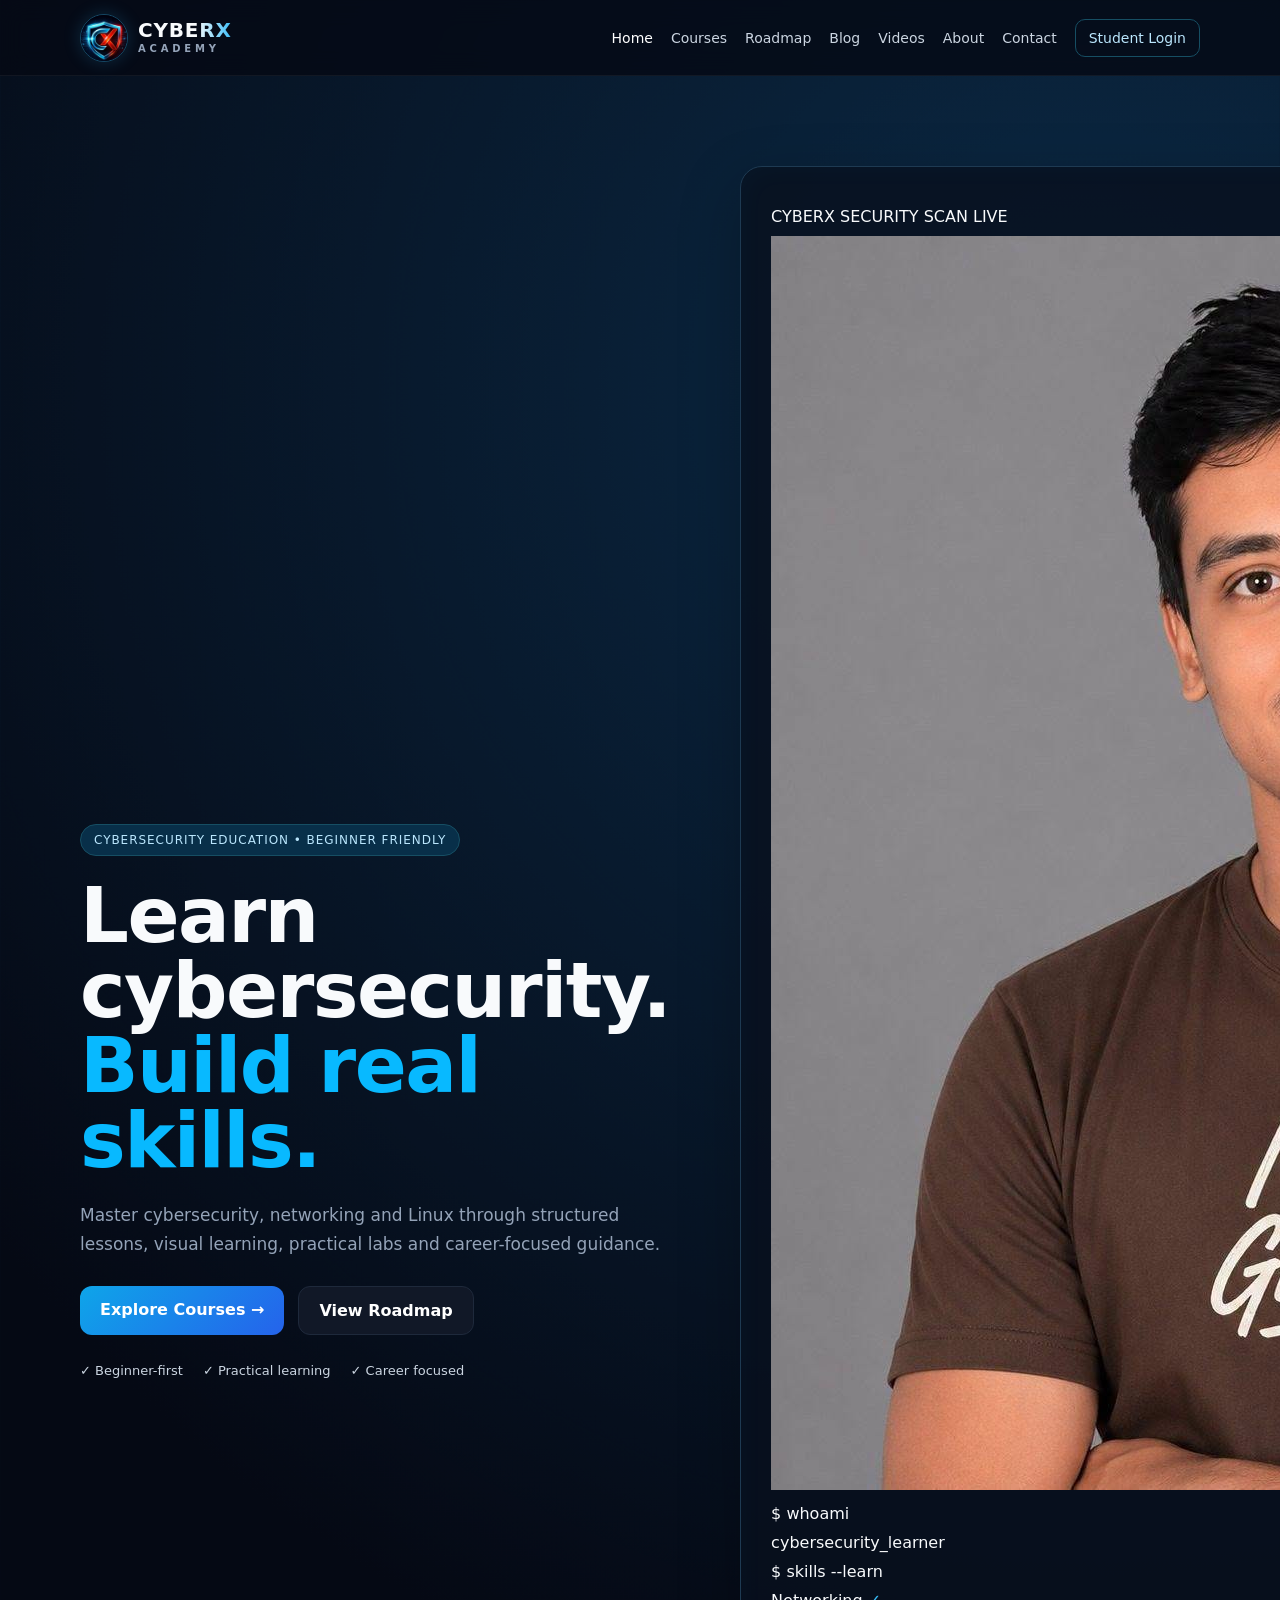
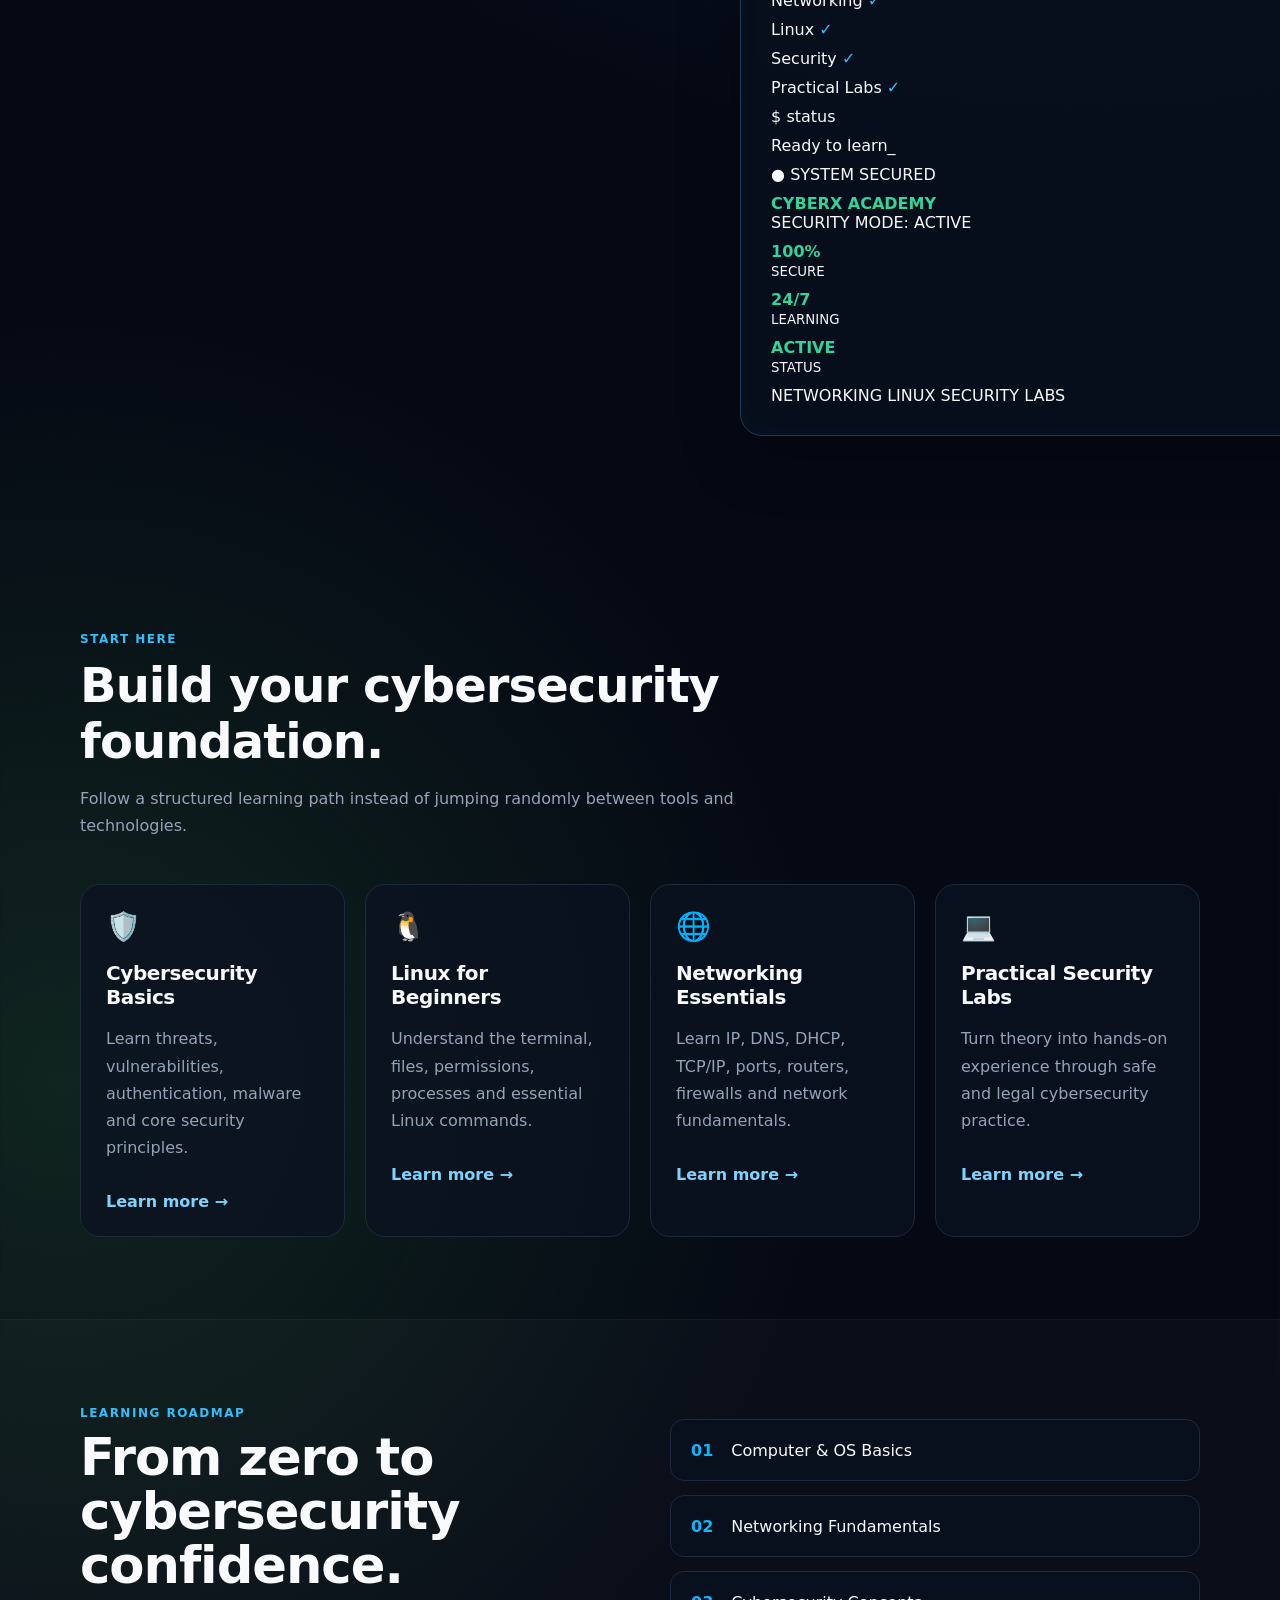
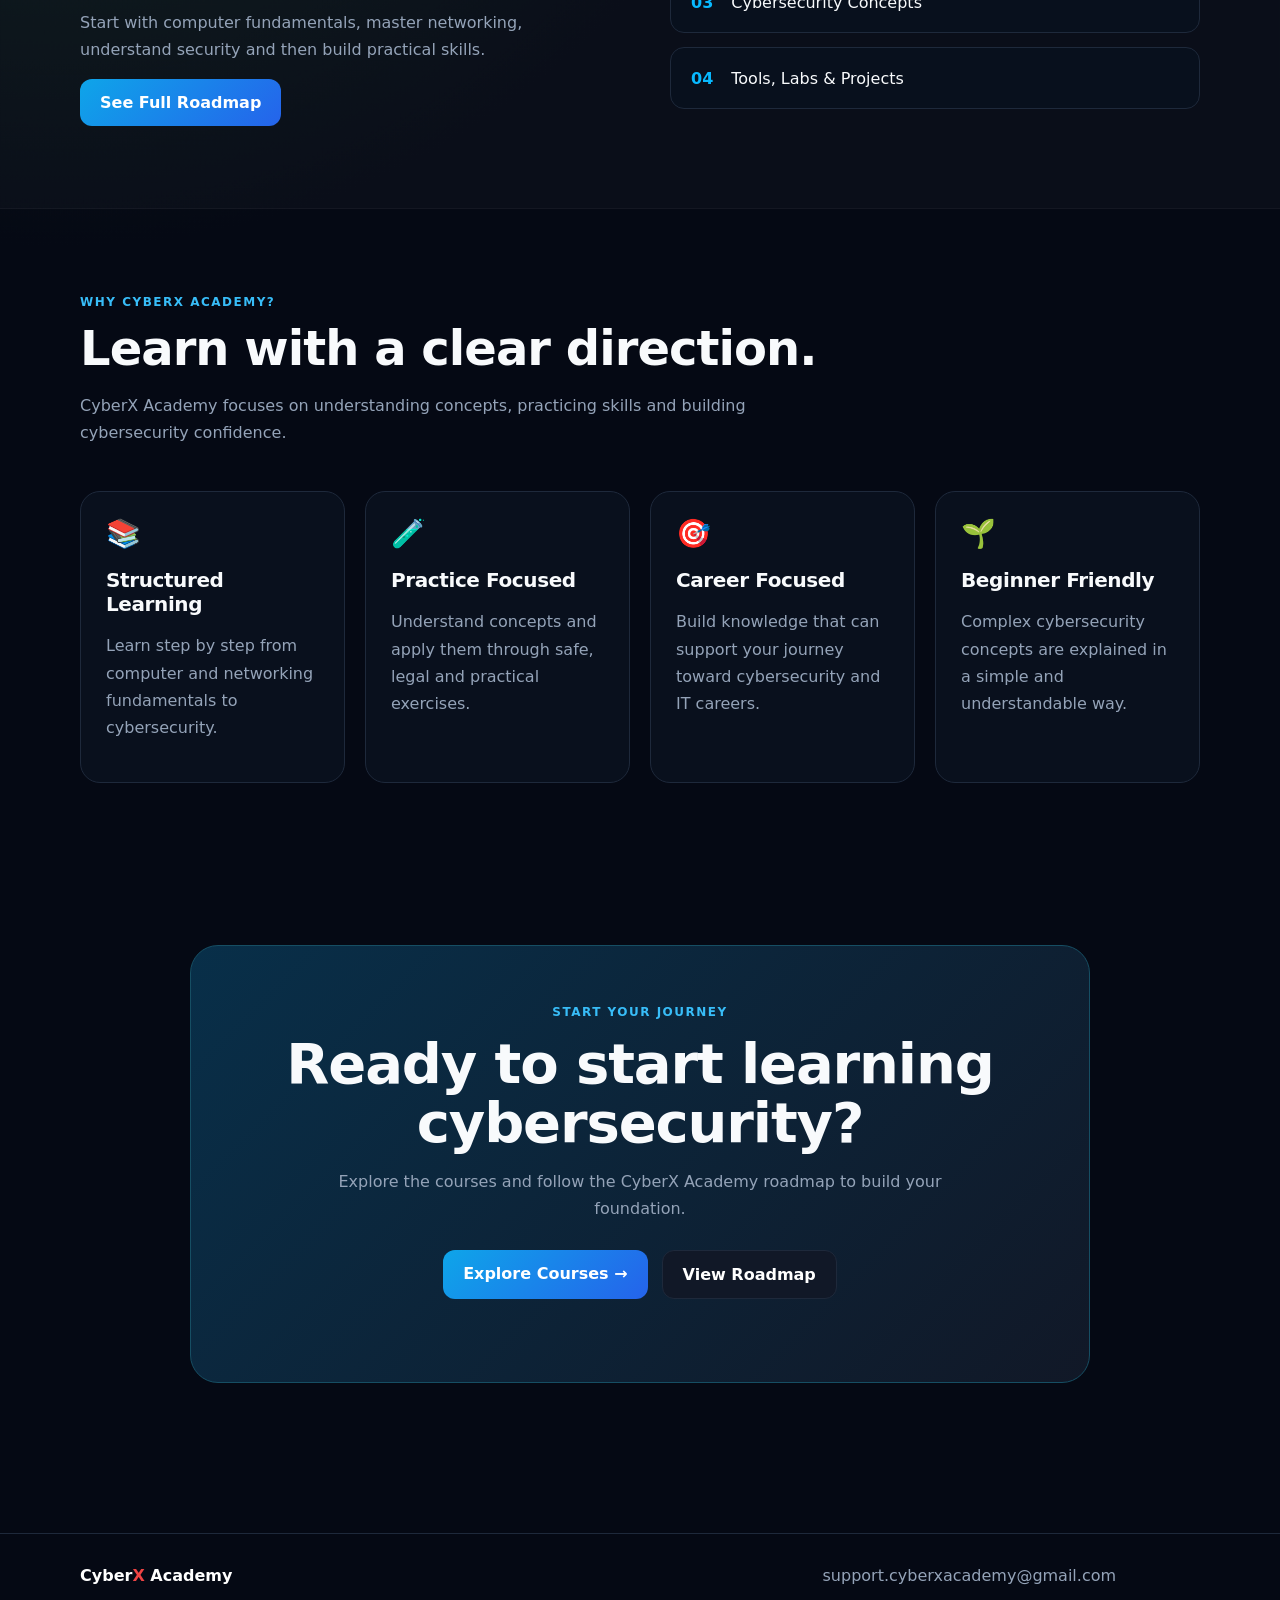
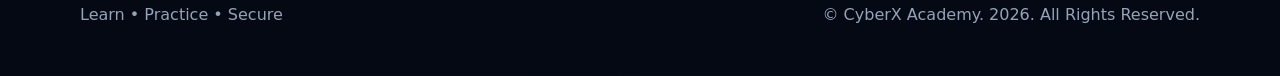
==== index.html @ 4eea7e22 "Update index.html" ====
<!doctype html>
<html lang="en">
<head>
<meta charset="utf-8">
<meta name="viewport" content="width=device-width, initial-scale=1">
<meta name="description" content="CyberX Academy — Learn cybersecurity, networking and Linux through beginner-friendly courses, practical labs, visual learning and career-focused guidance.">
<meta name="keywords" content="CyberX Academy, cybersecurity, cybersecurity courses, ethical hacking, networking, Linux, cyber security training, cybersecurity roadmap">
<meta name="author" content="CyberX Academy">
<meta name="robots" content="index, follow">
<meta name="theme-color" content="#06111f">
<meta property="og:title" content="CyberX Academy — Learn • Practice • Secure">
<meta property="og:description" content="Learn cybersecurity, networking and Linux through structured lessons, practical labs and career-focused learning.">
<meta property="og:type" content="website">
<title>CyberX Academy | Cybersecurity Education & Practical Labs</title>
<link rel="stylesheet" href="styles.css">
<style>
.brand-logo{display:inline-flex;align-items:center;gap:10px;min-width:max-content}
.brand-logo img{width:48px;height:48px;object-fit:cover;border-radius:50%;border:1px solid rgba(56,189,248,.35);box-shadow:0 0 18px rgba(56,189,248,.18)}
.brand-words{display:flex;flex-direction:column;line-height:.95;letter-spacing:.02em}
.brand-words .cyberx{font-size:20px;font-weight:900;letter-spacing:.04em;background:linear-gradient(90deg,#f8fafc 0%,#f8fafc 62%,#38bdf8 100%);-webkit-background-clip:text;background-clip:text;color:transparent;text-transform:uppercase}
.brand-words .academy{margin-top:4px;font-size:10px;font-weight:800;letter-spacing:.38em;color:#94a3b8;text-transform:uppercase}
@media(max-width:600px){.brand-logo img{width:42px;height:42px}.brand-words .cyberx{font-size:17px}.brand-words .academy{font-size:8px;letter-spacing:.28em}}
</style>
</head>
<body>
<header class="nav">
<div class="wrap navin">
<a class="brand-logo" href="index.html" aria-label="CyberX Academy Home">
<img src="cyberx-logo-mark.png" alt="CyberX Academy shield logo">
<span class="brand-words"><span class="cyberx">CyberX</span><span class="academy">Academy</span></span>
</a>
<nav>
<a class="active" href="index.html">Home</a>
<a href="courses.html">Courses</a>
<a href="roadmap.html">Roadmap</a>
<a href="blog.html">Blog</a>
<a href="videos.html">Videos</a>
<a href="about.html">About</a>
<a href="contact.html">Contact</a>
<a class="login" href="login.html">Student Login</a>
</nav>
<button class="menu" onclick="toggleNav()" aria-label="Open menu">☰</button>
</div>
</header>
<main>
<section class="hero">
<div class="wrap hero-grid">
<div>
<span class="badge">CYBERSECURITY EDUCATION • BEGINNER FRIENDLY</span>
<h1>Learn cybersecurity.<br><span>Build real skills.</span></h1>
<p>Master cybersecurity, networking and Linux through structured lessons, visual learning, practical labs and career-focused guidance.</p>
<div class="actions"><a class="btn" href="courses.html">Explore Courses →</a><a class="btn ghost" href="roadmap.html">View Roadmap</a></div>
<div class="trust"><span>✓ Beginner-first</span><span>✓ Practical learning</span><span>✓ Career focused</span></div>
</div>
<div class="terminal cyber-profile">

  <div class="cyber-profile-header">
    <span class="scanner-dot"></span>
    <span>CYBERX SECURITY SCAN</span>
    <span class="live-tag">LIVE</span>
  </div>

  <div class="cyber-profile-image">

    <img
      src="profile.jpg"
      alt="CyberX Academy Profile"
    >

    <div class="cyber-grid"></div>

    <div class="image-terminal">

      <div class="terminal-line">
        <span>$</span> whoami
      </div>

      <div class="terminal-value">
        cybersecurity_learner
      </div>

      <div class="terminal-line">
        <span>$</span> skills --learn
      </div>

      <div class="terminal-value">
        Networking <b>✓</b>
      </div>

      <div class="terminal-value">
        Linux <b>✓</b>
      </div>

      <div class="terminal-value">
        Security <b>✓</b>
      </div>

      <div class="terminal-value">
        Practical Labs <b>✓</b>
      </div>

      <div class="terminal-line terminal-status">
        <span>$</span> status
      </div>

      <div class="terminal-ready">
        Ready to learn_
      </div>

    </div>

    <div class="scan-beam"></div>

    <div class="scan-label">
      ● SYSTEM SECURED
    </div>

    <div class="corner top-left"></div>
    <div class="corner top-right"></div>
    <div class="corner bottom-left"></div>
    <div class="corner bottom-right"></div>

  </div>

  <div class="cyber-profile-info">

    <div>
      <strong>CYBERX ACADEMY</strong>
      <span>SECURITY MODE: ACTIVE</span>
    </div>

    <div class="cyber-stats">

      <div>
        <strong>100%</strong>
        <small>SECURE</small>
      </div>

      <div>
        <strong>24/7</strong>
        <small>LEARNING</small>
      </div>

      <div>
        <strong>ACTIVE</strong>
        <small>STATUS</small>
      </div>

    </div>

  </div>

  <div class="cyber-tags">
    <span>NETWORKING</span>
    <span>LINUX</span>
    <span>SECURITY</span>
    <span>LABS</span>
  </div>

</div>
</div>
</section>
<section><div class="wrap"><div class="head"><span class="eyebrow">START HERE</span><h2>Build your cybersecurity foundation.</h2><p>Follow a structured learning path instead of jumping randomly between tools and technologies.</p></div>
<div class="cards">
<article><div class="icon">🛡️</div><h3>Cybersecurity Basics</h3><p>Learn threats, vulnerabilities, authentication, malware and core security principles.</p><a href="courses.html">Learn more →</a></article>
<article><div class="icon">🐧</div><h3>Linux for Beginners</h3><p>Understand the terminal, files, permissions, processes and essential Linux commands.</p><a href="courses.html">Learn more →</a></article>
<article><div class="icon">🌐</div><h3>Networking Essentials</h3><p>Learn IP, DNS, DHCP, TCP/IP, ports, routers, firewalls and network fundamentals.</p><a href="courses.html">Learn more →</a></article>
<article><div class="icon">💻</div><h3>Practical Security Labs</h3><p>Turn theory into hands-on experience through safe and legal cybersecurity practice.</p><a href="courses.html">Learn more →</a></article>
</div></div></section>
<section class="band"><div class="wrap split"><div><span class="eyebrow">LEARNING ROADMAP</span><h2>From zero to cybersecurity confidence.</h2><p>Start with computer fundamentals, master networking, understand security and then build practical skills.</p><a class="btn" href="roadmap.html">See Full Roadmap</a></div>
<div class="timeline"><div><span>01</span> Computer &amp; OS Basics</div><div><span>02</span> Networking Fundamentals</div><div><span>03</span> Cybersecurity Concepts</div><div><span>04</span> Tools, Labs &amp; Projects</div></div></div></section>
<section><div class="wrap"><div class="head"><span class="eyebrow">WHY CYBERX ACADEMY?</span><h2>Learn with a clear direction.</h2><p>CyberX Academy focuses on understanding concepts, practicing skills and building cybersecurity confidence.</p></div>
<div class="cards">
<article><div class="icon">📚</div><h3>Structured Learning</h3><p>Learn step by step from computer and networking fundamentals to cybersecurity.</p></article>
<article><div class="icon">🧪</div><h3>Practice Focused</h3><p>Understand concepts and apply them through safe, legal and practical exercises.</p></article>
<article><div class="icon">🎯</div><h3>Career Focused</h3><p>Build knowledge that can support your journey toward cybersecurity and IT careers.</p></article>
<article><div class="icon">🌱</div><h3>Beginner Friendly</h3><p>Complex cybersecurity concepts are explained in a simple and understandable way.</p></article>
</div></div></section>
<section class="cta-wrap"><div class="wrap cta"><span class="eyebrow">START YOUR JOURNEY</span><h2>Ready to start learning cybersecurity?</h2><p>Explore the courses and follow the CyberX Academy roadmap to build your foundation.</p><div class="actions"><a class="btn" href="courses.html">Explore Courses →</a><a class="btn ghost" href="roadmap.html">View Roadmap</a></div></div></section>
</main>
<footer><div class="wrap foot"><div><strong>Cyber<span>X</span> Academy</strong><p>Learn • Practice • Secure</p></div><div><a href="mailto:support.cyberxacademy@gmail.com">support.cyberxacademy@gmail.com</a><p>© CyberX Academy. 2026. All Rights Reserved.</p></div></div></footer>
<script src="script.js"></script>
<script src="footer.js"></script>
</body>
</html>
---- styles.css ----
:root{--bg:#050914;--panel:#0b1220;--panel2:#0f172a;--text:#f8fafc;--muted:#94a3b8;--line:#1e293b;--blue:#38bdf8;--red:#ef4444;--green:#34d399}*{box-sizing:border-box}html{scroll-behavior:smooth}body{margin:0;background:radial-gradient(circle at 85% 8%,#0b2a46 0,transparent 30%),radial-gradient(circle at 5% 55%,#10251f 0,transparent 26%),var(--bg);color:var(--text);font-family:Inter,system-ui,-apple-system,Segoe UI,sans-serif}a{color:inherit;text-decoration:none}p{color:var(--muted);line-height:1.75}.wrap{width:min(1120px,92%);margin:auto}.nav{height:76px;border-bottom:1px solid #ffffff0d;background:#050914cc;backdrop-filter:blur(12px);position:sticky;top:0;z-index:10}.navin{height:100%;display:flex;align-items:center;justify-content:space-between}.logo{font-weight:850;font-size:20px}.logo span,footer span{color:var(--red)}nav{display:flex;align-items:center;gap:18px;font-size:14px;color:#cbd5e1}nav a:hover,nav .active{color:white}nav .login{padding:10px 13px;border:1px solid #164e63;border-radius:10px;color:#bae6fd}.menu{display:none;background:none;border:0;color:white;font-size:25px}.hero{padding:90px 0}.hero-grid{display:grid;grid-template-columns:1.1fr .9fr;gap:60px;align-items:center}.badge{display:inline-block;border:1px solid #164e63;background:#082f49;color:#bae6fd;padding:8px 13px;border-radius:999px;font-size:12px;letter-spacing:.5px}.hero h1{font-size:clamp(44px,6vw,72px);line-height:1.02;margin:20px 0}.hero h1 span{color:var(--blue)}.hero p{font-size:18px;max-width:670px}.actions{display:flex;gap:12px;flex-wrap:wrap;margin:28px 0}.btn{display:inline-block;border:0;border-radius:12px;padding:14px 20px;font-weight:750;cursor:pointer;background:linear-gradient(135deg,#0ea5e9,#2563eb);color:white}.btn.ghost{background:#111827;border:1px solid var(--line)}.btn.small{padding:11px 14px;font-size:14px}.trust{display:flex;gap:20px;flex-wrap:wrap;color:#cbd5e1;font-size:13px}.terminal{background:#08101dcc;border:1px solid #1e3a52;border-radius:24px;padding:24px;box-shadow:0 20px 70px #0008}.dots{color:#475569;letter-spacing:6px;margin-bottom:18px}.terminal pre{margin:0;line-height:1.8;color:#cbd5e1}.terminal b{color:#38bdf8}.terminal strong{color:var(--green)}section{padding:82px 0}.head{margin-bottom:34px}.head span,.eyebrow{color:var(--blue);font-size:12px;font-weight:800;letter-spacing:1.5px}.head h2,.split h2{font-size:38px;margin:10px 0}.cards{display:grid;gap:16px}.cards.four{grid-template-columns:repeat(4,1fr)}.cards.three{grid-template-columns:repeat(3,1fr)}.cards article,.feature-grid>div,.contact-card,.quote,.stat{background:#0b1220cc;border:1px solid var(--line);border-radius:20px;padding:25px}.cards article h2,.cards article h3{margin:15px 0 8px}.cards article a{color:#7dd3fc;font-weight:700}.ico{font-size:28px}.pill{display:inline-block;color:#bae6fd;background:#082f49;border:1px solid #164e63;padding:6px 9px;border-radius:999px;font-size:11px;font-weight:800}.band{background:#ffffff05;border-top:1px solid #ffffff0a;border-bottom:1px solid #ffffff0a}.split{display:grid;grid-template-columns:1fr 1fr;gap:60px;align-items:center}.timeline{display:grid;gap:10px}.timeline div{display:flex;align-items:center;gap:16px;padding:18px;border:1px solid var(--line);border-radius:14px;background:#08101d}.timeline b,.roadmap-list article>b{color:var(--blue);font-size:20px}.feature-grid{display:grid;grid-template-columns:1fr 1fr;gap:16px}.feature-grid b{font-size:17px}.cta-wrap{padding-top:30px}.cta{text-align:center;border:1px solid #164e63;border-radius:28px;padding:55px;background:linear-gradient(135deg,#082f49,#111827)}.cta h2{font-size:42px;margin:10px 0}.pagehero{padding:75px 0 55px;border-bottom:1px solid #ffffff0b}.pagehero h1{font-size:clamp(42px,6vw,64px);margin:18px 0 10px}.pagehero p{font-size:18px;max-width:700px}.roadmap-list{display:grid;gap:16px}.roadmap-list article{display:grid;grid-template-columns:65px 1fr;gap:18px;background:#0b1220cc;border:1px solid var(--line);border-radius:20px;padding:25px}.roadmap-list h2{margin:0 0 8px}.roadmap-list ul{color:#cbd5e1;line-height:1.9}.video .thumb{height:150px;border-radius:14px;background:linear-gradient(135deg,#082f49,#111827);display:grid;place-items:center;font-size:42px;color:#7dd3fc}.quote{font-size:22px}.contact-grid{display:grid;grid-template-columns:1fr 1fr;gap:20px}form{background:#0b1220cc;border:1px solid var(--line);padding:28px;border-radius:20px}label{display:block;color:#cbd5e1;font-size:14px;font-weight:650;margin-bottom:16px}input,textarea{display:block;width:100%;margin-top:7px;padding:13px 14px;background:#050914;border:1px solid var(--line);border-radius:10px;color:white;outline:none}textarea{min-height:140px;resize:vertical}.success{color:var(--green);font-size:14px}.auth{min-height:75vh;display:grid;place-items:center;padding:60px 0}.authbox{width:min(460px,92%);background:#0b1220eF;border:1px solid var(--line);border-radius:24px;padding:32px}.authbox h1{font-size:38px;margin:18px 0 8px}.authbox hr{border:0;border-top:1px solid var(--line);margin:25px 0}.back{color:#94a3b8}.lead{font-size:18px}.dash-grid{display:grid;grid-template-columns:repeat(4,1fr);gap:14px;margin:30px 0}.stat b{font-size:34px;display:block;color:var(--blue)}.stat span{color:var(--muted);font-size:13px}footer{border-top:1px solid var(--line);margin-top:50px}.foot{padding:32px 0;display:flex;justify-content:space-between;gap:20px;flex-wrap:wrap;color:var(--muted)}footer strong{color:white}.social{color:#94a3b8}@media(max-width:900px){nav{display:none}.menu{display:block}.nav.open nav{display:flex;position:absolute;top:76px;left:0;right:0;background:#07101e;padding:18px;flex-direction:column;border-bottom:1px solid var(--line)}.hero-grid,.split,.contact-grid{grid-template-columns:1fr}.cards.four,.dash-grid{grid-template-columns:repeat(2,1fr)}.cards.three{grid-template-columns:1fr 1fr}.hero{padding:60px 0}}@media(max-width:580px){.cards.four,.cards.three,.feature-grid,.dash-grid{grid-template-columns:1fr}.hero h1{font-size:46px}.cta{padding:35px 20px}.cta h2{font-size:32px}.roadmap-list article{grid-template-columns:45px 1fr}}
/* =========================================
   CYBERX ACADEMY — VERSION 3 UI UPGRADE
   ========================================= */

html {
  scroll-behavior: smooth;
}

body {
  overflow-x: hidden;
}

/* ---------- GLOBAL TYPOGRAPHY ---------- */

h1,
h2,
h3 {
  letter-spacing: -0.02em;
}

p {
  line-height: 1.7;
}

/* ---------- HERO ---------- */

.hero {
  padding: 90px 0 110px;
  position: relative;
}

.hero-grid {
  align-items: center;
  gap: 70px;
}

.hero h1 {
  font-size: clamp(42px, 6vw, 78px);
  line-height: 0.98;
  margin: 22px 0;
  max-width: 800px;
}

.hero h1 span {
  color: #08b9ff;
}

.hero p {
  max-width: 650px;
  font-size: 17px;
}

.badge {
  display: inline-block;
  letter-spacing: 0.08em;
}

/* ---------- BUTTONS ---------- */

.actions {
  display: flex;
  flex-wrap: wrap;
  gap: 14px;
  margin-top: 28px;
}

.btn {
  transition:
    transform 0.2s ease,
    box-shadow 0.2s ease,
    background 0.2s ease;
}

.btn:hover {
  transform: translateY(-2px);
}

/* ---------- TRUST ---------- */

.trust {
  display: flex;
  flex-wrap: wrap;
  gap: 20px;
  margin-top: 25px;
}

/* ---------- TERMINAL ---------- */

.terminal {
  min-height: 310px;
  padding: 30px;
  border-radius: 22px;
  position: relative;
  box-shadow:
    0 20px 60px rgba(0, 0, 0, 0.25),
    inset 0 0 30px rgba(0, 180, 255, 0.03);
}

.terminal div {
  margin-top: 10px;
}

.terminal p {
  margin: 8px 0;
}

.terminal strong {
  display: block;
  margin-top: 5px;
}

/* ---------- SECTION HEADINGS ---------- */

.head {
  max-width: 850px;
  margin-bottom: 45px;
}

.head h2 {
  font-size: clamp(30px, 4vw, 48px);
  margin: 10px 0;
}

.head p {
  max-width: 750px;
}

/* ---------- COURSE CARDS ---------- */

.cards {
  display: grid;
  grid-template-columns: repeat(4, minmax(0, 1fr));
  gap: 20px;
}

.cards article {
  min-height: 250px;
  transition:
    transform 0.25s ease,
    border-color 0.25s ease,
    box-shadow 0.25s ease;
}

.cards article:hover {
  transform: translateY(-6px);
  border-color: rgba(0, 190, 255, 0.35);
  box-shadow: 0 18px 45px rgba(0, 0, 0, 0.25);
}

.cards .icon {
  font-size: 28px;
  margin-bottom: 18px;
}

.cards article h3 {
  font-size: 20px;
}

.cards article a {
  display: inline-block;
  margin-top: 15px;
  font-weight: 600;
}

/* ---------- ROADMAP ---------- */

.band {
  position: relative;
  overflow: hidden;
}

.split {
  align-items: center;
  gap: 60px;
}

.split h2 {
  font-size: clamp(32px, 4vw, 52px);
  line-height: 1.05;
}

.timeline {
  display: grid;
  gap: 14px;
}

.timeline > div {
  display: flex;
  align-items: center;
  gap: 18px;
  min-height: 62px;
  padding: 16px 20px;
  border-radius: 14px;
  transition:
    transform 0.2s ease,
    border-color 0.2s ease;
}

.timeline > div:hover {
  transform: translateX(5px);
}

.timeline span {
  font-weight: 700;
  color: #08b9ff;
}

/* ---------- CTA ---------- */

.cta-wrap {
  padding: 80px 0 100px;
}

.cta {
  text-align: center;
  max-width: 900px;
  margin: auto;
}

.cta h2 {
  font-size: clamp(32px, 5vw, 56px);
  line-height: 1.05;
  margin: 15px 0;
}

.cta p {
  max-width: 650px;
  margin: 0 auto;
}

.cta .actions {
  justify-content: center;
}

/* ---------- MOBILE ---------- */

@media (max-width: 900px) {

  .hero {
    padding: 65px 0 80px;
  }

  .hero-grid {
    grid-template-columns: 1fr;
    gap: 45px;
  }

  .hero h1 {
    font-size: clamp(42px, 12vw, 64px);
  }

  .terminal {
    min-height: auto;
  }

  .cards {
    grid-template-columns: repeat(2, minmax(0, 1fr));
  }

  .split {
    grid-template-columns: 1fr;
  }

}

@media (max-width: 600px) {

  .hero {
    padding: 45px 0 65px;
  }

  .hero h1 {
    font-size: 43px;
  }

  .hero p {
    font-size: 15px;
  }

  .actions {
    width: 100%;
  }

  .actions .btn {
    flex: 1;
    text-align: center;
  }

  .trust {
    gap: 10px 15px;
    font-size: 12px;
  }

  .terminal {
    padding: 22px;
    border-radius: 18px;
  }

  .cards {
    grid-template-columns: 1fr;
    gap: 14px;
  }

  .cards article {
    min-height: auto;
    padding: 24px;
  }

  .head {
    margin-bottom: 30px;
  }

  .head h2 {
    font-size: 31px;
  }

  .split h2 {
    font-size: 34px;
  }

  .timeline > div {
    min-height: 55px;
    padding: 14px 16px;
    font-size: 14px;
  }

  .cta-wrap {
    padding: 60px 0 75px;
  }

  .cta h2 {
    font-size: 35px;
  }

}

/* ---------- ACCESSIBILITY ---------- */

a:focus-visible,
button:focus-visible {
  outline: 2px solid #08b9ff;
  outline-offset: 4px;
}

/* ---------- REDUCED MOTION ---------- */

@media (prefers-reduced-motion: reduce) {

  html {
    scroll-behavior: auto;
  }

  *,
  *::before,
  *::after {
    transition: none !important;
  }

}
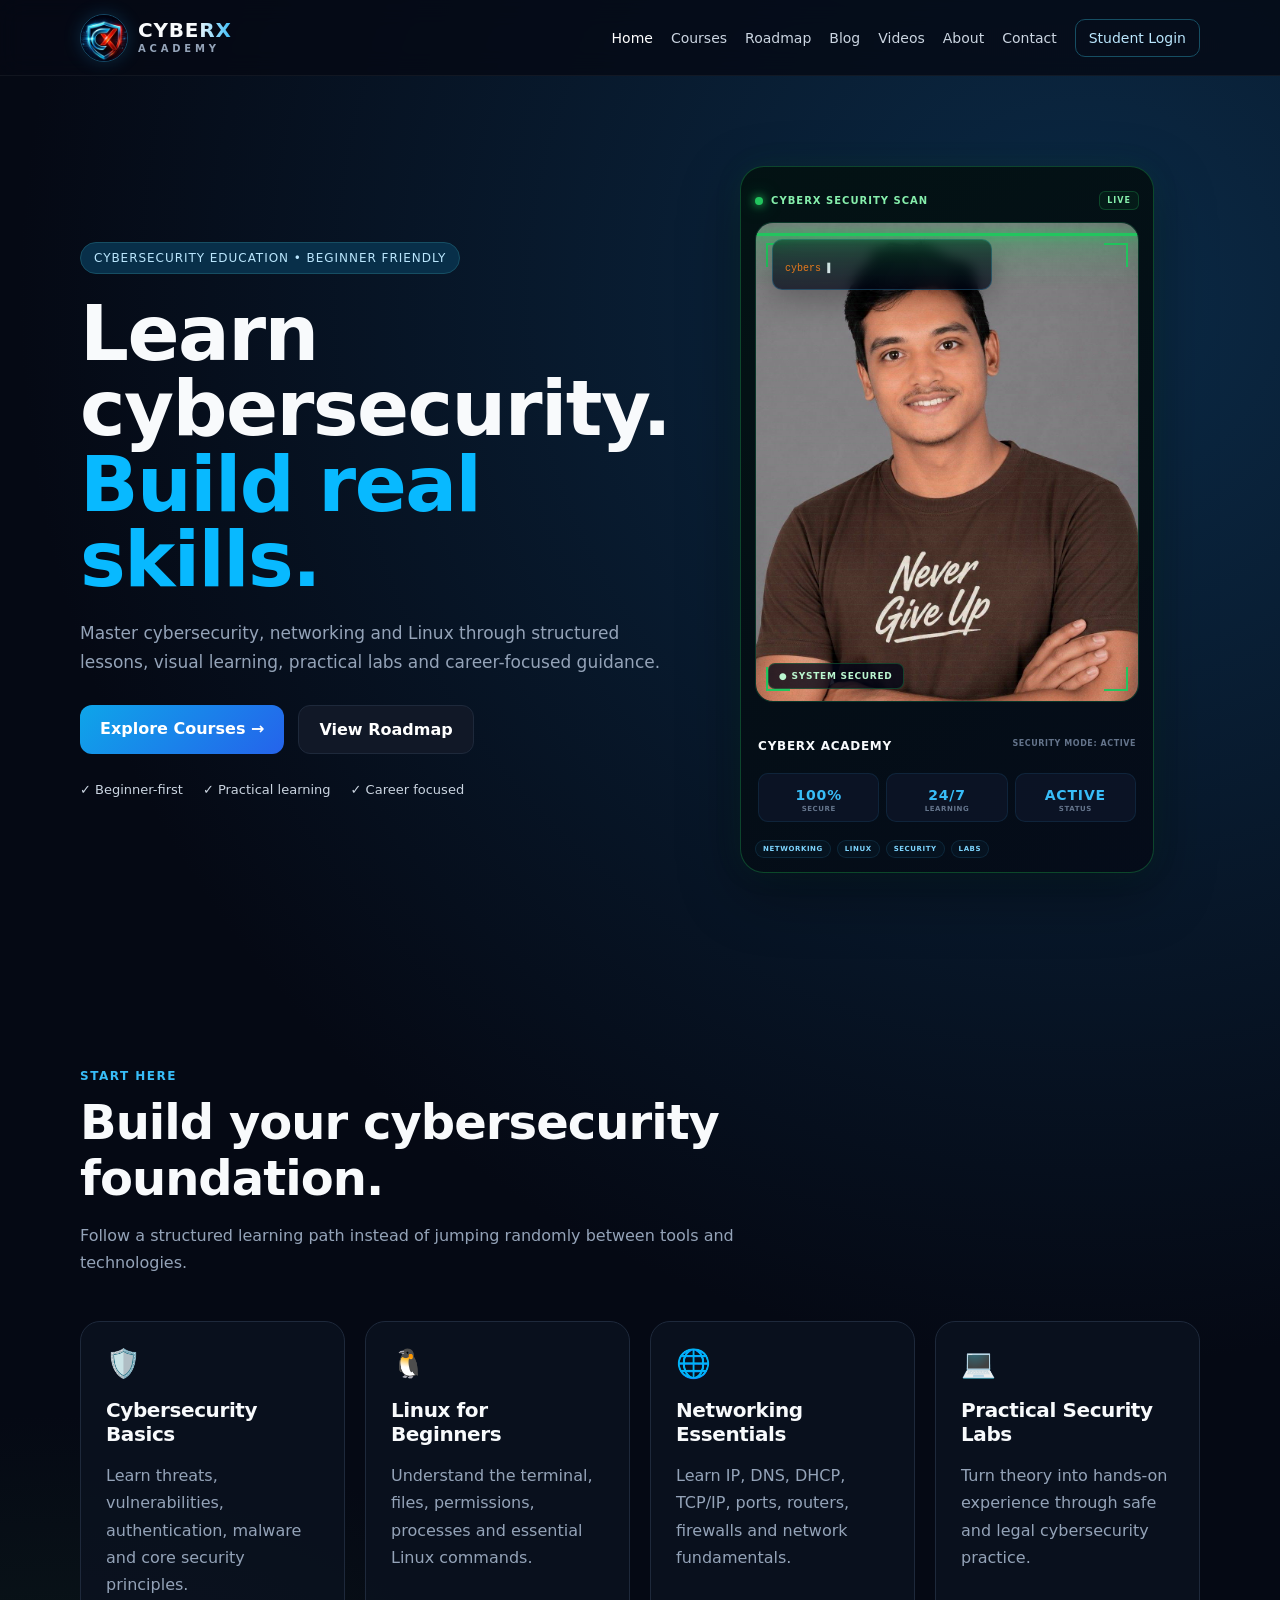
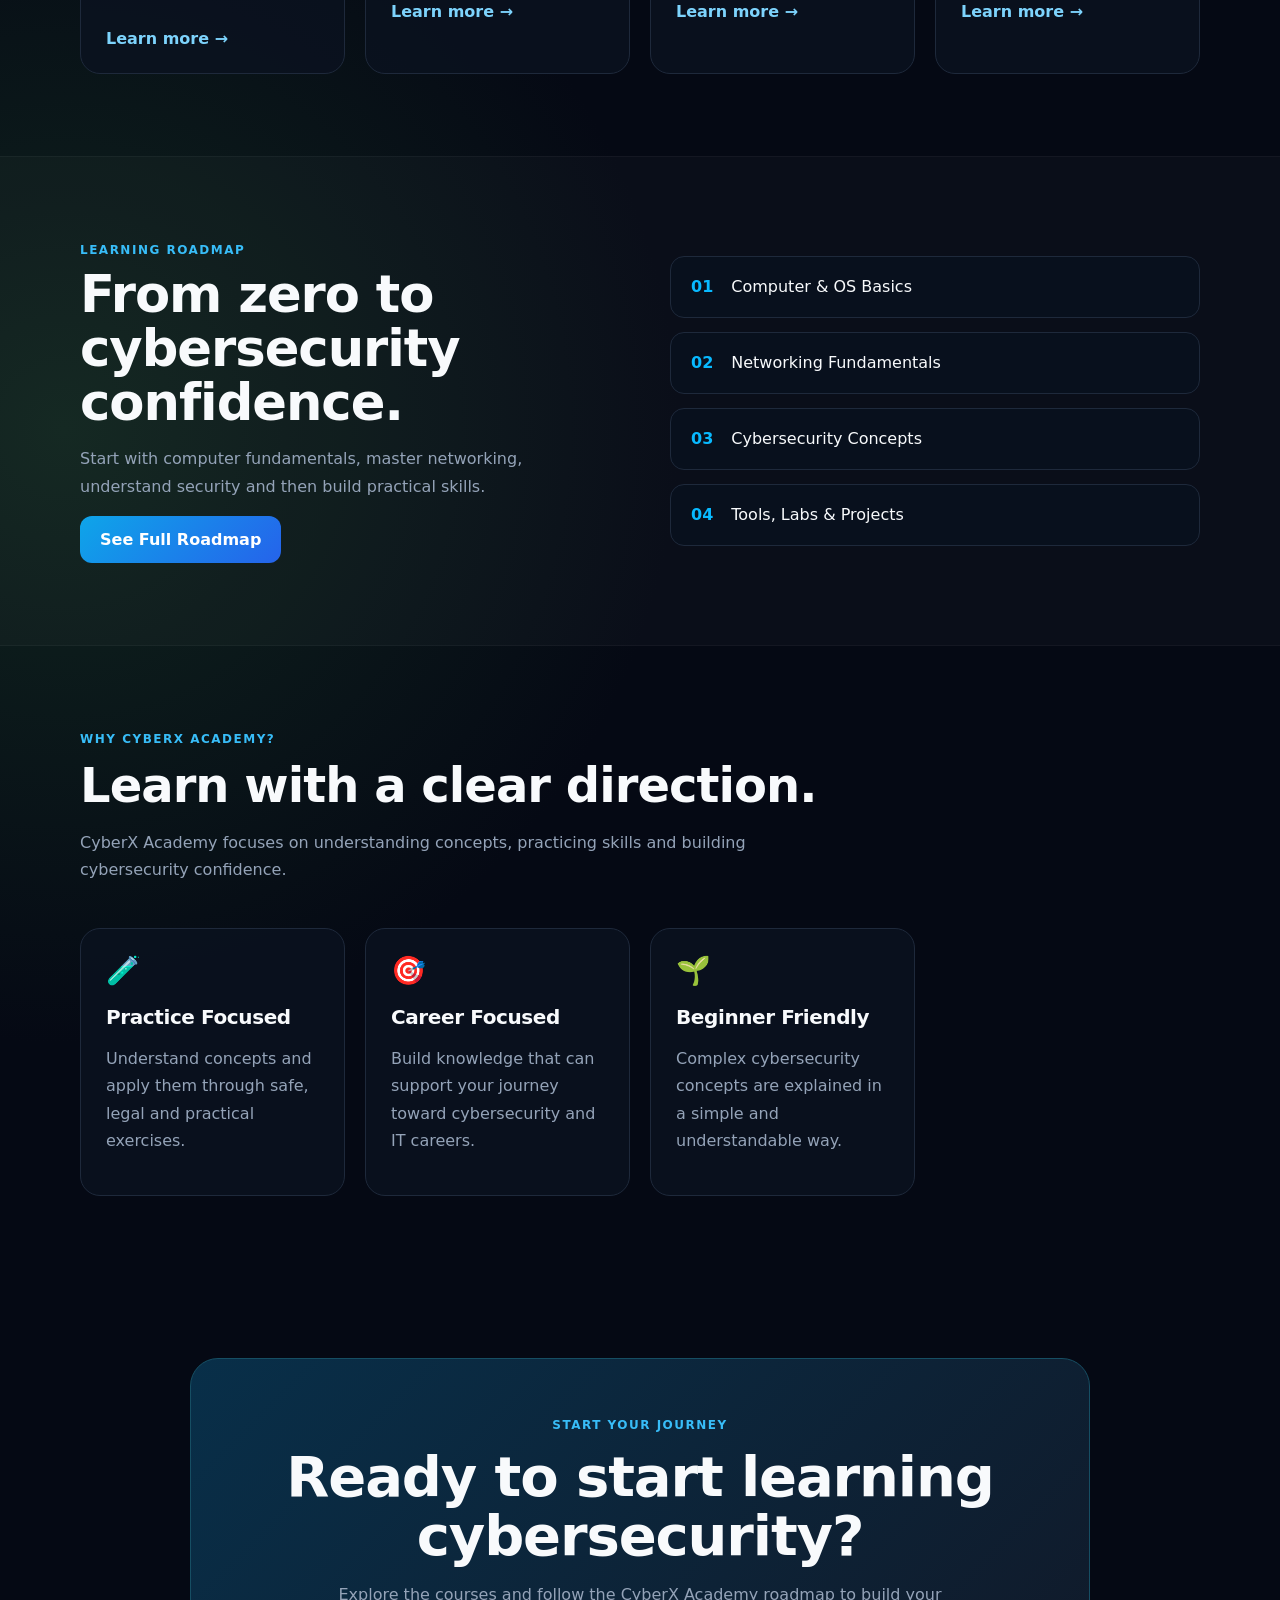
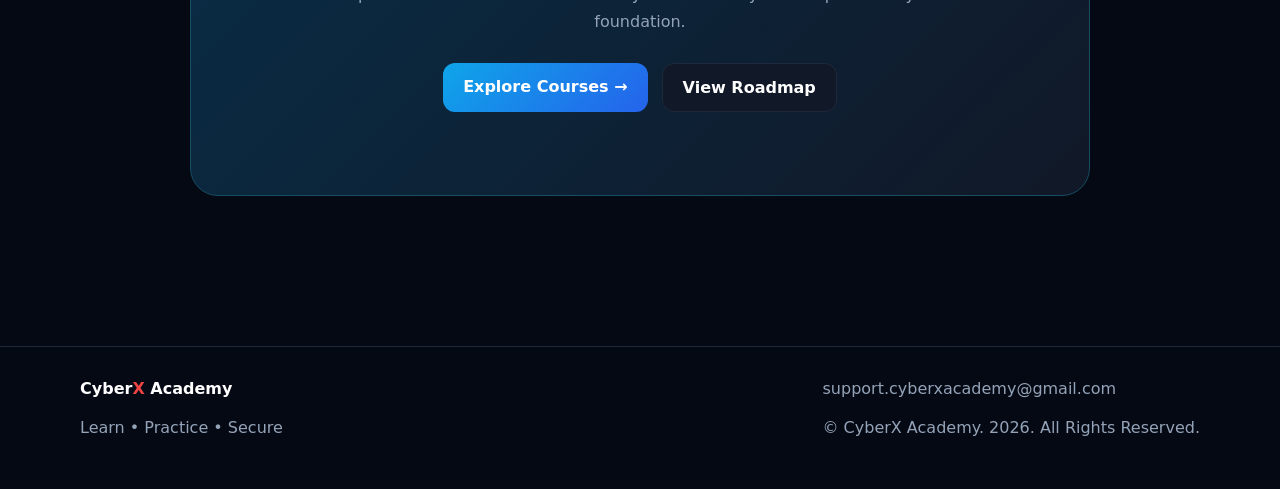
==== commit dcf1b7d6: "Update index.html" ====
--- a/index.html
+++ b/index.html
@@ -69,45 +69,14 @@
 
     <div class="cyber-grid"></div>
 
-    <div class="image-terminal">
-
-      <div class="terminal-line">
-        <span>$</span> whoami
-      </div>
-
-      <div class="terminal-value">
-        cybersecurity_learner
-      </div>
-
-      <div class="terminal-line">
-        <span>$</span> skills --learn
-      </div>
-
-      <div class="terminal-value">
-        Networking <b>✓</b>
-      </div>
-
-      <div class="terminal-value">
-        Linux <b>✓</b>
-      </div>
-
-      <div class="terminal-value">
-        Security <b>✓</b>
-      </div>
-
-      <div class="terminal-value">
-        Practical Labs <b>✓</b>
-      </div>
-
-      <div class="terminal-line terminal-status">
-        <span>$</span> status
-      </div>
-
-      <div class="terminal-ready">
-        Ready to learn_
-      </div>
-
-    </div>
+   <div class="image-terminal">
+
+  <div class="typing-line">
+    <span id="codeLine"></span>
+    <span class="cursor">▌</span>
+  </div>
+
+</div>
 
     <div class="scan-beam"></div>
 
@@ -171,7 +140,68 @@
 <div class="timeline"><div><span>01</span> Computer &amp; OS Basics</div><div><span>02</span> Networking Fundamentals</div><div><span>03</span> Cybersecurity Concepts</div><div><span>04</span> Tools, Labs &amp; Projects</div></div></div></section>
 <section><div class="wrap"><div class="head"><span class="eyebrow">WHY CYBERX ACADEMY?</span><h2>Learn with a clear direction.</h2><p>CyberX Academy focuses on understanding concepts, practicing skills and building cybersecurity confidence.</p></div>
 <div class="cards">
-<article><div class="icon">📚</div><h3>Structured Learning</h3><p>Learn step by step from computer and networking fundamentals to cybersecurity.</p></article>
+<script>
+(function () {
+
+  const output = document.getElementById("codeLine");
+
+  if (!output) return;
+
+  const lines = [
+    { text: "$ whoami", color: "#22c55e" },
+    { text: "cybersecurity_learner", color: "#f97316" },
+    { text: "$ skills --learn", color: "#ef4444" },
+    { text: "Networking ✓", color: "#22c55e" },
+    { text: "Linux ✓", color: "#f97316" },
+    { text: "Security ✓", color: "#ef4444" },
+    { text: "Practical Labs ✓", color: "#22c55e" },
+    { text: "$ status", color: "#f97316" },
+    { text: "Ready to learn_", color: "#22c55e" }
+  ];
+
+  let lineIndex = 0;
+  let charIndex = 0;
+  let deleting = false;
+
+  function typeWriter() {
+
+    const current = lines[lineIndex];
+
+    output.style.color = current.color;
+
+    if (!deleting) {
+
+      output.textContent =
+        current.text.substring(0, charIndex + 1);
+
+      charIndex++;
+
+      if (charIndex >= current.text.length) {
+        deleting = true;
+        setTimeout(typeWriter, 900);
+        return;
+      }
+
+    } else {
+
+      output.textContent =
+        current.text.substring(0, charIndex - 1);
+
+      charIndex--;
+
+      if (charIndex <= 0) {
+        deleting = false;
+        lineIndex = (lineIndex + 1) % lines.length;
+      }
+    }
+
+    setTimeout(typeWriter, deleting ? 35 : 65);
+  }
+
+  typeWriter();
+
+})();
+</script>
 <article><div class="icon">🧪</div><h3>Practice Focused</h3><p>Understand concepts and apply them through safe, legal and practical exercises.</p></article>
 <article><div class="icon">🎯</div><h3>Career Focused</h3><p>Build knowledge that can support your journey toward cybersecurity and IT careers.</p></article>
 <article><div class="icon">🌱</div><h3>Beginner Friendly</h3><p>Complex cybersecurity concepts are explained in a simple and understandable way.</p></article>
--- a/styles.css
+++ b/styles.css
@@ -358,3 +358,573 @@
   }
 
 }
+/* =========================================
+   CYBERX PHOTO SCANNER + TERMINAL OVERLAY
+   ========================================= */
+
+.terminal.cyber-profile {
+  position: relative;
+  width: 100%;
+  max-width: 470px;
+  min-height: 0;
+  padding: 14px;
+  box-sizing: border-box;
+  overflow: hidden;
+
+  border: 1px solid rgba(34, 197, 94, 0.3);
+  border-radius: 24px;
+
+  background: linear-gradient(
+    145deg,
+    rgba(3, 18, 18, 0.96),
+    rgba(5, 12, 25, 0.98)
+  );
+
+  box-shadow:
+    0 20px 60px rgba(0, 0, 0, 0.35),
+    0 0 30px rgba(34, 197, 94, 0.08);
+}
+
+.cyber-profile-header {
+  display: flex;
+  align-items: center;
+  gap: 8px;
+  margin-bottom: 12px;
+
+  color: #86efac;
+  font-size: 10px;
+  font-weight: 800;
+  letter-spacing: 0.1em;
+}
+
+.scanner-dot {
+  width: 8px;
+  height: 8px;
+  flex: 0 0 auto;
+  border-radius: 50%;
+  background: #22c55e;
+
+  box-shadow:
+    0 0 8px #22c55e,
+    0 0 18px rgba(34, 197, 94, 0.7);
+
+  animation: scannerPulse 1.3s infinite;
+}
+
+.live-tag {
+  margin-left: auto;
+  padding: 4px 7px;
+
+  border: 1px solid rgba(34, 197, 94, 0.25);
+  border-radius: 6px;
+
+  color: #86efac;
+  background: rgba(34, 197, 94, 0.06);
+
+  font-size: 8px;
+}
+
+/* PHOTO */
+
+.cyber-profile-image {
+  position: relative;
+  width: 100%;
+  aspect-ratio: 4 / 5;
+  overflow: hidden;
+
+  border-radius: 18px;
+  border: 1px solid rgba(34, 197, 94, 0.25);
+  background: #020617;
+}
+
+.cyber-profile-image img {
+  display: block;
+  width: 100%;
+  height: 100%;
+  object-fit: cover;
+  object-position: center;
+
+  filter:
+    brightness(0.94)
+    contrast(1.04)
+    saturate(0.96);
+}
+
+/* GRID */
+
+.cyber-grid {
+  position: absolute;
+  inset: 0;
+  z-index: 2;
+  pointer-events: none;
+
+  background:
+    linear-gradient(
+      rgba(34, 197, 94, 0.035) 1px,
+      transparent 1px
+    );
+
+  background-size: 100% 7px;
+}
+
+/* TERMINAL OVER PHOTO */
+
+.image-terminal {
+  position: absolute;
+  top: 16px;
+  left: 16px;
+  z-index: 4;
+
+  width: 220px;
+  max-width: calc(100% - 32px);
+
+  padding: 12px;
+
+  border: 1px solid rgba(56, 189, 248, 0.2);
+  border-radius: 10px;
+
+  background: rgba(2, 6, 23, 0.68);
+
+  backdrop-filter: blur(7px);
+
+  color: #e2e8f0;
+
+  font-family:
+    ui-monospace,
+    SFMono-Regular,
+    Menlo,
+    Monaco,
+    Consolas,
+    monospace;
+
+  font-size: 10px;
+  line-height: 1.45;
+
+  box-shadow:
+    0 10px 30px rgba(0, 0, 0, 0.25);
+}
+
+.terminal-line {
+  color: #f8fafc;
+  font-weight: 700;
+  margin-bottom: 3px;
+}
+
+.terminal-line span {
+  color: #22c55e;
+}
+
+.terminal-value {
+  color: #93c5fd;
+  margin-bottom: 5px;
+}
+
+.terminal-value b {
+  color: #22c55e;
+  margin-left: 5px;
+
+  text-shadow:
+    0 0 8px rgba(34, 197, 94, 0.8);
+}
+
+.terminal-status {
+  margin-top: 8px;
+}
+
+.terminal-ready {
+  color: #22c55e;
+  font-weight: 800;
+
+  text-shadow:
+    0 0 8px rgba(34, 197, 94, 0.65);
+
+  animation: terminalBlink 1.4s ease-in-out infinite;
+}
+
+/* SCANNER */
+
+.scan-beam {
+  position: absolute;
+  left: 0;
+  right: 0;
+  top: 0;
+
+  height: 3px;
+  z-index: 5;
+
+  background: #22c55e;
+
+  box-shadow:
+    0 0 8px #22c55e,
+    0 0 20px #22c55e,
+    0 0 45px rgba(34, 197, 94, 0.65);
+
+  animation: scanDown 3s linear infinite;
+}
+
+.scan-beam::after {
+  content: "";
+  position: absolute;
+  left: 0;
+  right: 0;
+  top: 0;
+  height: 55px;
+
+  background: linear-gradient(
+    to bottom,
+    rgba(34, 197, 94, 0.18),
+    transparent
+  );
+}
+
+.scan-label {
+  position: absolute;
+  left: 12px;
+  bottom: 12px;
+  z-index: 6;
+
+  padding: 7px 10px;
+
+  border-radius: 7px;
+  border: 1px solid rgba(34, 197, 94, 0.28);
+
+  background: rgba(2, 6, 23, 0.78);
+
+  color: #bbf7d0;
+
+  font-size: 9px;
+  font-weight: 800;
+  letter-spacing: 0.08em;
+}
+
+/* HUD CORNERS */
+
+.corner {
+  position: absolute;
+  z-index: 6;
+  width: 24px;
+  height: 24px;
+}
+
+.top-left {
+  top: 10px;
+  left: 10px;
+  border-top: 2px solid #22c55e;
+  border-left: 2px solid #22c55e;
+}
+
+.top-right {
+  top: 10px;
+  right: 10px;
+  border-top: 2px solid #22c55e;
+  border-right: 2px solid #22c55e;
+}
+
+.bottom-left {
+  bottom: 10px;
+  left: 10px;
+  border-bottom: 2px solid #22c55e;
+  border-left: 2px solid #22c55e;
+}
+
+.bottom-right {
+  bottom: 10px;
+  right: 10px;
+  border-bottom: 2px solid #22c55e;
+  border-right: 2px solid #22c55e;
+}
+
+/* INFO */
+
+.cyber-profile-info {
+  padding: 12px 3px 8px;
+}
+
+.cyber-profile-info > div:first-child {
+  display: flex;
+  align-items: center;
+  justify-content: space-between;
+  gap: 10px;
+}
+
+.cyber-profile-info strong {
+  color: #f8fafc;
+  font-size: 12px;
+  letter-spacing: 0.06em;
+}
+
+.cyber-profile-info span {
+  color: #64748b;
+  font-size: 8px;
+  font-weight: 700;
+  letter-spacing: 0.07em;
+}
+
+/* STATS */
+
+.cyber-stats {
+  display: grid;
+  grid-template-columns: repeat(3, 1fr);
+  gap: 7px;
+  margin-top: 10px;
+}
+
+.cyber-stats > div {
+  padding: 8px;
+  text-align: center;
+
+  border-radius: 10px;
+  border: 1px solid rgba(56, 189, 248, 0.1);
+
+  background: rgba(15, 23, 42, 0.72);
+}
+
+.cyber-stats strong {
+  display: block;
+  color: #38bdf8;
+  font-size: 14px;
+}
+
+.cyber-stats small {
+  display: block;
+  margin-top: 2px;
+  color: #64748b;
+  font-size: 7px;
+  font-weight: 800;
+  letter-spacing: 0.08em;
+}
+
+/* TAGS */
+
+.cyber-tags {
+  display: flex;
+  flex-wrap: wrap;
+  gap: 6px;
+  margin-top: 2px;
+}
+
+.cyber-tags span {
+  padding: 4px 7px;
+
+  border-radius: 999px;
+  border: 1px solid rgba(56, 189, 248, 0.12);
+
+  background: rgba(56, 189, 248, 0.035);
+
+  color: #7dd3fc;
+
+  font-size: 7px;
+  font-weight: 800;
+  letter-spacing: 0.08em;
+}
+
+/* ANIMATION */
+
+@keyframes scanDown {
+  0% {
+    top: 0;
+  }
+
+  50% {
+    top: calc(100% - 3px);
+  }
+
+  100% {
+    top: 0;
+  }
+}
+
+@keyframes scannerPulse {
+  0%,
+  100% {
+    opacity: 0.5;
+  }
+
+  50% {
+    opacity: 1;
+  }
+}
+
+@keyframes terminalBlink {
+  0%,
+  100% {
+    opacity: 0.65;
+  }
+
+  50% {
+    opacity: 1;
+  }
+}
+
+/* MOBILE */
+
+@media (max-width: 600px) {
+
+  .terminal.cyber-profile {
+    max-width: 100%;
+    padding: 10px !important;
+  }
+
+  .image-terminal {
+    top: 12px;
+    left: 12px;
+    width: 190px;
+    max-width: calc(100% - 24px);
+    padding: 10px;
+    font-size: 9px;
+  }
+
+  .cyber-profile-info > div:first-child {
+    flex-direction: column;
+    align-items: flex-start;
+  }
+}
+/* =====================================
+   PHOTO TERMINAL OVERLAY FIX
+   ===================================== */
+
+.cyber-profile-image {
+  position: relative !important;
+  overflow: hidden !important;
+}
+
+.cyber-profile-image img {
+  display: block !important;
+  width: 100% !important;
+  height: 100% !important;
+  object-fit: cover !important;
+}
+
+/* Terminal text must stay ON the photo */
+.cyber-profile-image .image-terminal {
+  position: absolute !important;
+  top: 16px !important;
+  left: 16px !important;
+
+  width: 220px !important;
+  max-width: calc(100% - 32px) !important;
+
+  margin: 0 !important;
+
+  padding: 12px !important;
+
+  z-index: 20 !important;
+
+  box-sizing: border-box !important;
+
+  border: 1px solid rgba(56,189,248,.25) !important;
+  border-radius: 10px !important;
+
+  background: rgba(2,6,23,.72) !important;
+
+  color: #e2e8f0 !important;
+
+  font-family:
+    ui-monospace,
+    SFMono-Regular,
+    Menlo,
+    Monaco,
+    Consolas,
+    monospace !important;
+
+  font-size: 10px !important;
+  line-height: 1.45 !important;
+
+  backdrop-filter: blur(6px);
+}
+
+/* Green scanning line */
+.cyber-profile-image .scan-beam {
+  position: absolute !important;
+
+  left: 0 !important;
+  right: 0 !important;
+
+  top: 0 !important;
+
+  height: 3px !important;
+
+  z-index: 30 !important;
+
+  background: #22c55e !important;
+
+  box-shadow:
+    0 0 8px #22c55e,
+    0 0 22px #22c55e,
+    0 0 45px rgba(34,197,94,.7) !important;
+
+  animation: cyberScanFixed 3s linear infinite !important;
+}
+
+.cyber-profile-image .scan-beam::after {
+  content: "" !important;
+
+  position: absolute !important;
+
+  left: 0 !important;
+  right: 0 !important;
+  top: 0 !important;
+
+  height: 55px !important;
+
+  background: linear-gradient(
+    to bottom,
+    rgba(34,197,94,.2),
+    transparent
+  ) !important;
+}
+
+@keyframes cyberScanFixed {
+
+  0% {
+    top: 0;
+  }
+
+  50% {
+    top: calc(100% - 3px);
+  }
+
+  100% {
+    top: 0;
+  }
+
+}
+
+/* Terminal text */
+.cyber-profile-image .terminal-line {
+  color: #f8fafc !important;
+  font-weight: 700 !important;
+  margin-bottom: 4px !important;
+}
+
+.cyber-profile-image .terminal-line span {
+  color: #22c55e !important;
+}
+
+.cyber-profile-image .terminal-value {
+  color: #93c5fd !important;
+  margin-bottom: 5px !important;
+}
+
+.cyber-profile-image .terminal-value b {
+  color: #22c55e !important;
+  margin-left: 5px !important;
+}
+
+.cyber-profile-image .terminal-ready {
+  color: #22c55e !important;
+  font-weight: 800 !important;
+}
+
+@media (max-width:600px) {
+
+  .cyber-profile-image .image-terminal {
+    top: 12px !important;
+    left: 12px !important;
+    width: 190px !important;
+    max-width: calc(100% - 24px) !important;
+    padding: 10px !important;
+    font-size: 9px !important;
+  }
+
+}
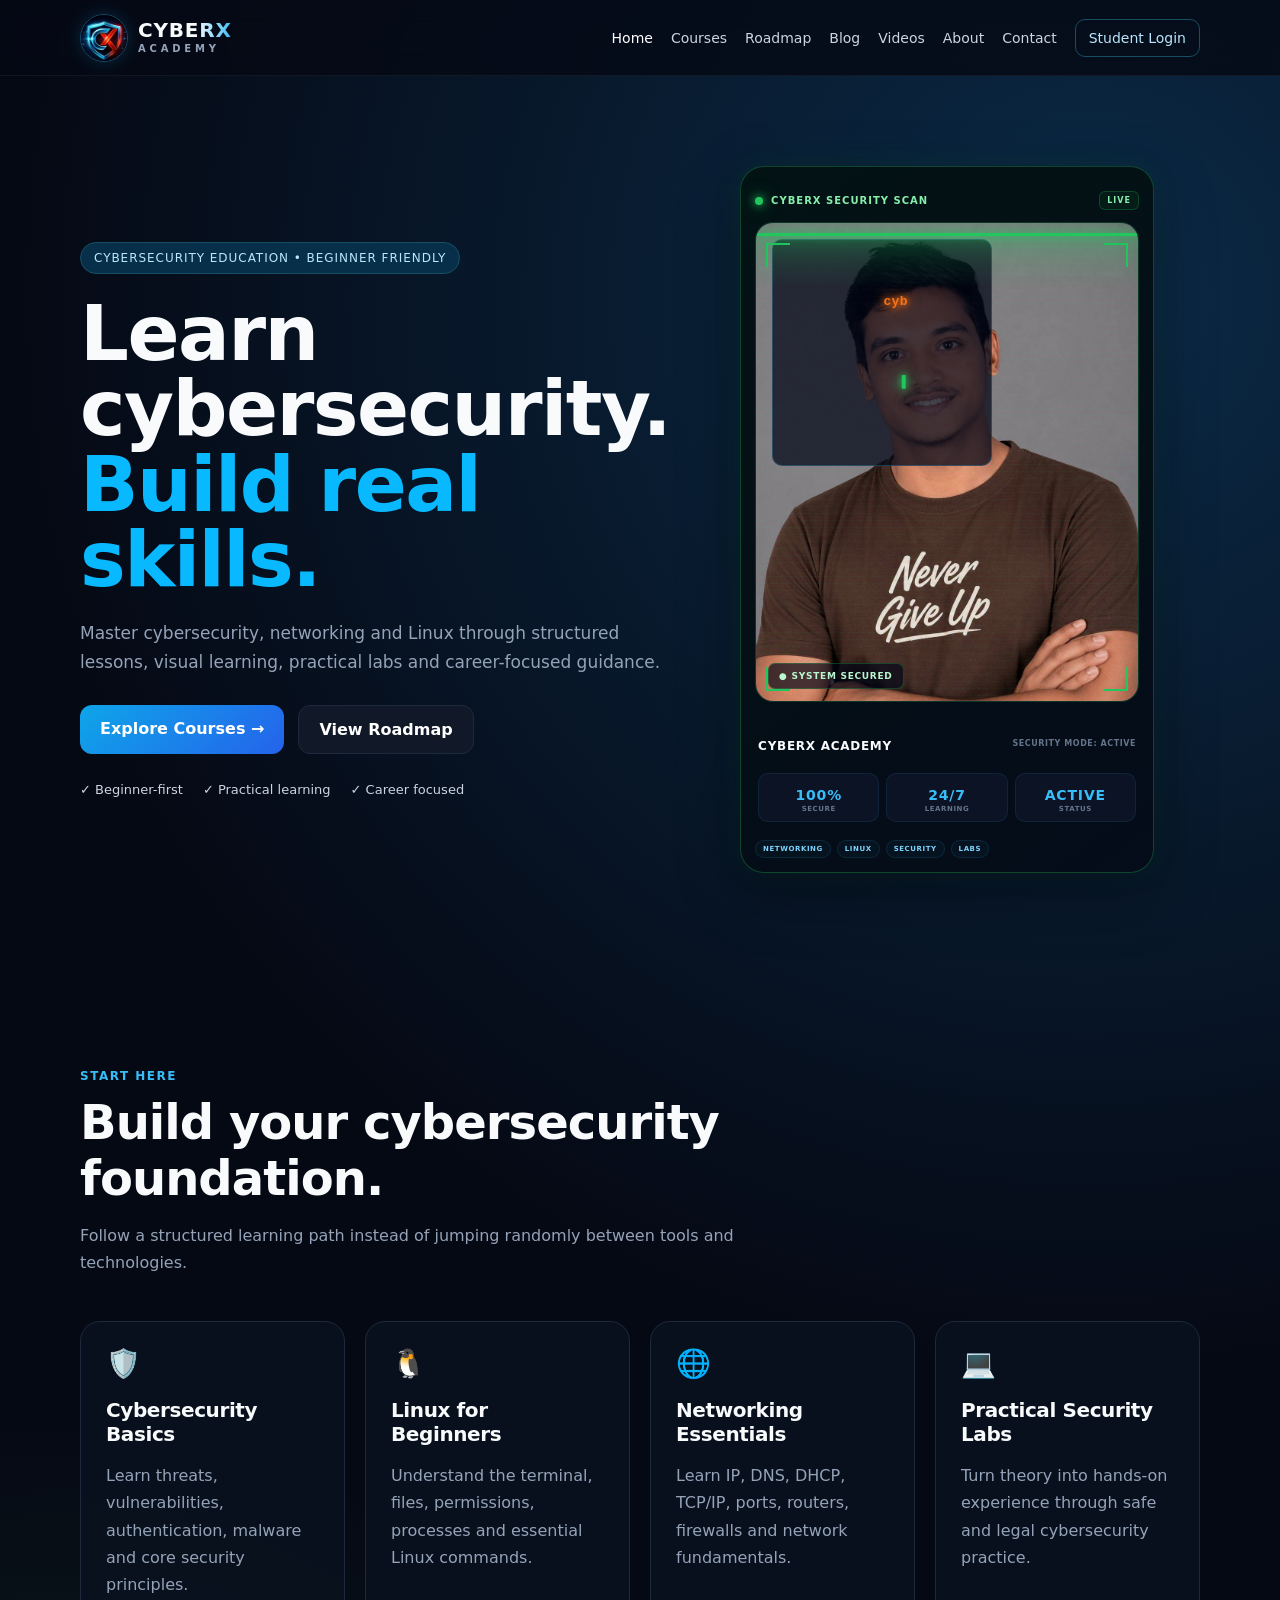
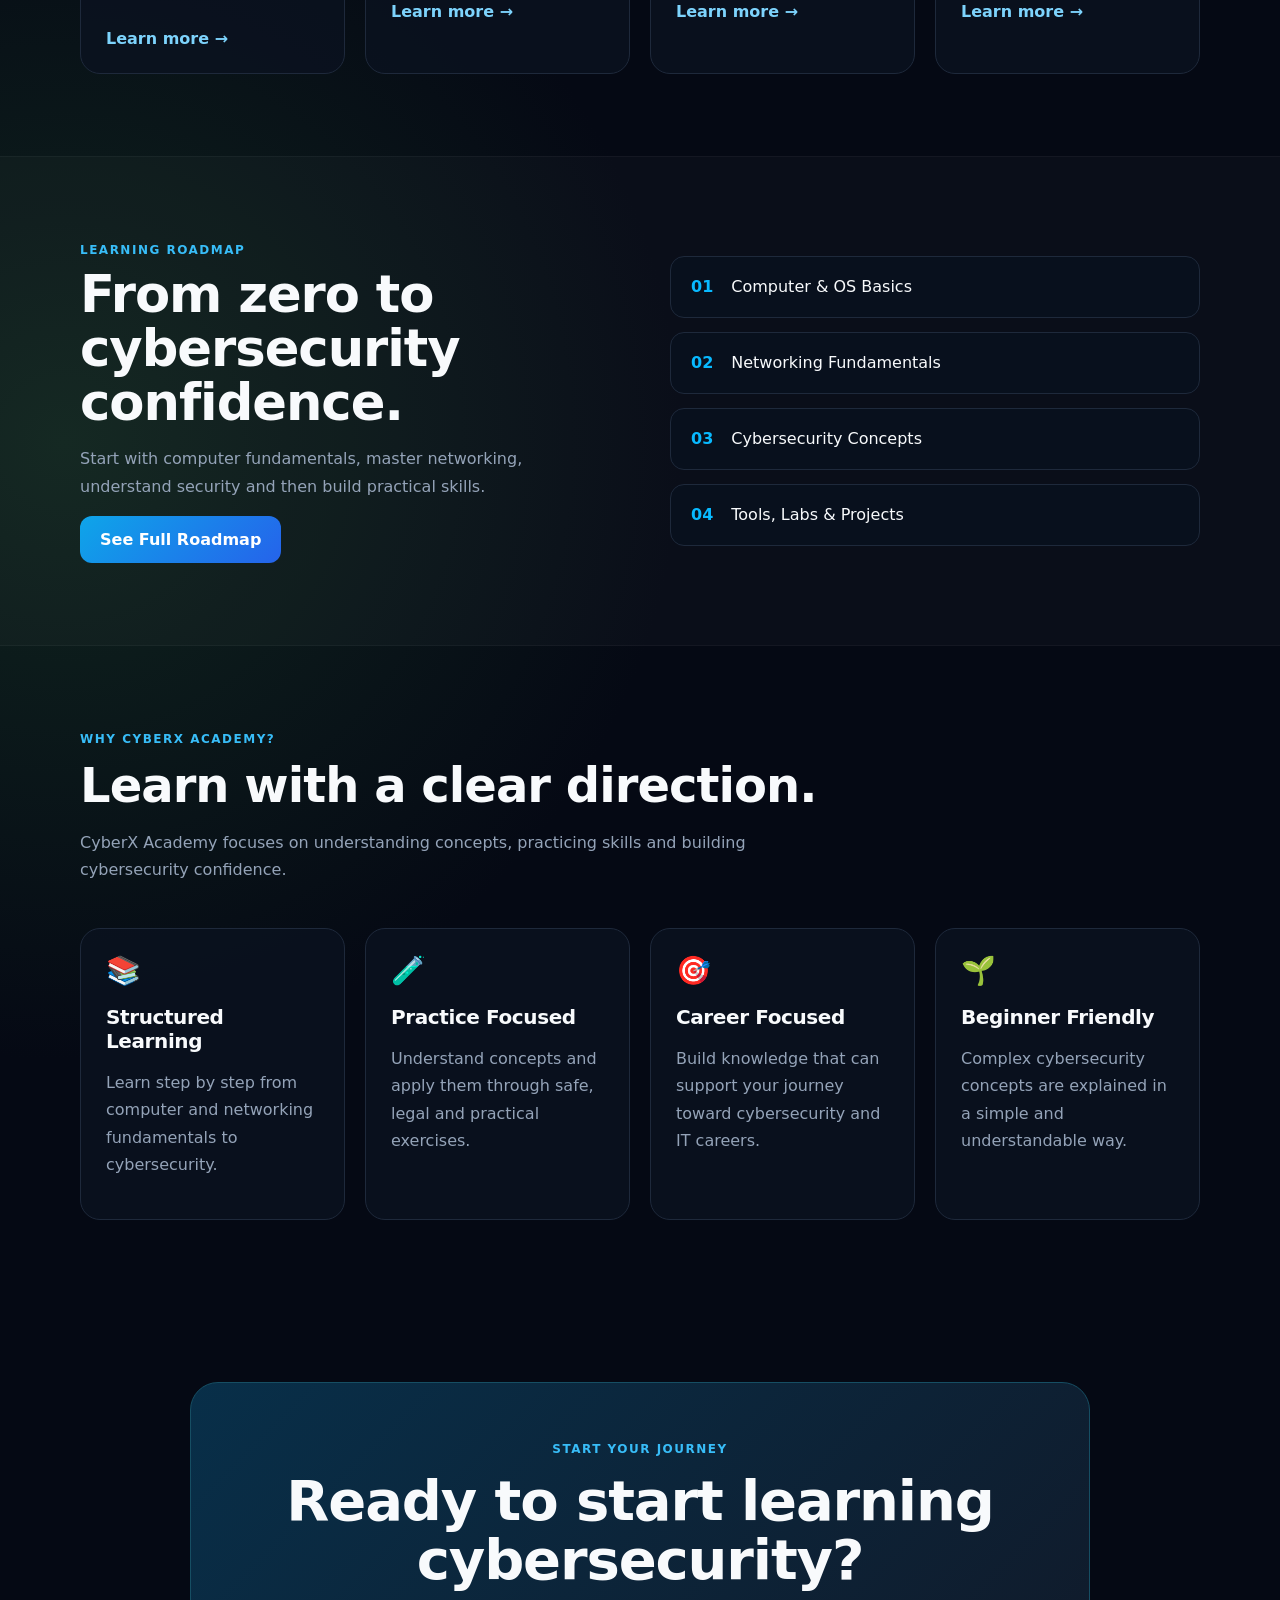
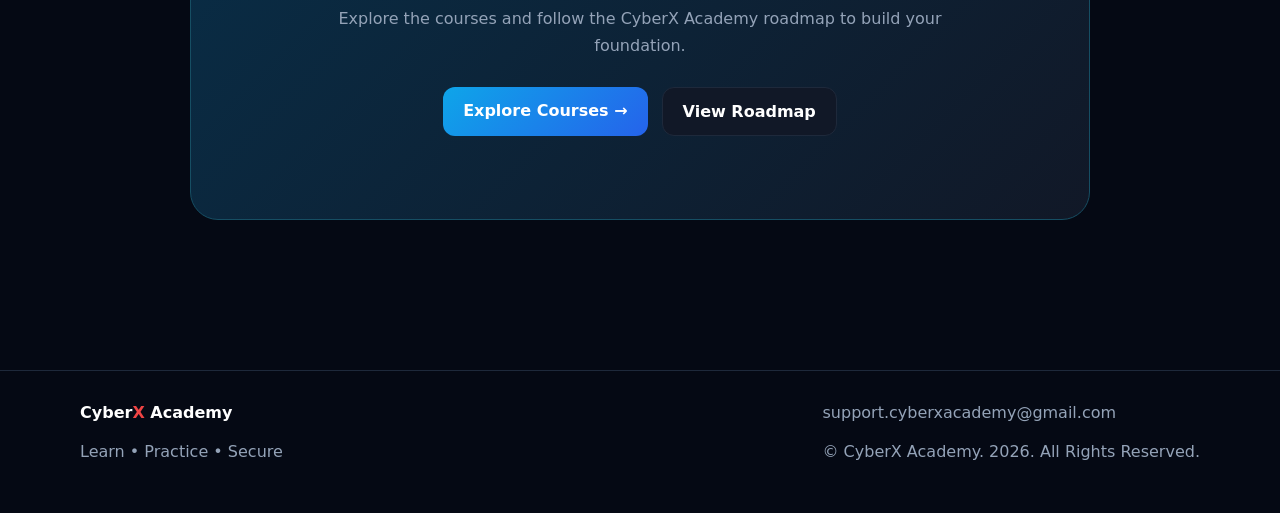
==== commit 5ca90f59: "Update index.html" ====
--- a/index.html
+++ b/index.html
@@ -1,215 +1,1747 @@
 <!doctype html>
 <html lang="en">
+
 <head>
+
 <meta charset="utf-8">
-<meta name="viewport" content="width=device-width, initial-scale=1">
-<meta name="description" content="CyberX Academy — Learn cybersecurity, networking and Linux through beginner-friendly courses, practical labs, visual learning and career-focused guidance.">
-<meta name="keywords" content="CyberX Academy, cybersecurity, cybersecurity courses, ethical hacking, networking, Linux, cyber security training, cybersecurity roadmap">
-<meta name="author" content="CyberX Academy">
-<meta name="robots" content="index, follow">
-<meta name="theme-color" content="#06111f">
-<meta property="og:title" content="CyberX Academy — Learn • Practice • Secure">
-<meta property="og:description" content="Learn cybersecurity, networking and Linux through structured lessons, practical labs and career-focused learning.">
-<meta property="og:type" content="website">
-<title>CyberX Academy | Cybersecurity Education & Practical Labs</title>
-<link rel="stylesheet" href="styles.css">
+
+<meta name="viewport"
+content="width=device-width, initial-scale=1">
+
+<meta name="description"
+content="CyberX Academy — Learn cybersecurity, networking and Linux through beginner-friendly courses, practical labs, visual learning and career-focused guidance.">
+
+<meta name="keywords"
+content="CyberX Academy, cybersecurity, cybersecurity courses, ethical hacking, networking, Linux, cyber security training, cybersecurity roadmap">
+
+<meta name="author"
+content="CyberX Academy">
+
+<meta name="robots"
+content="index, follow">
+
+<meta name="theme-color"
+content="#06111f">
+
+<meta property="og:title"
+content="CyberX Academy — Learn • Practice • Secure">
+
+<meta property="og:description"
+content="Learn cybersecurity, networking and Linux through structured lessons, practical labs and career-focused learning.">
+
+<meta property="og:type"
+content="website">
+
+
+<title>
+CyberX Academy | Cybersecurity Education & Practical Labs
+</title>
+
+
+<link rel="stylesheet"
+href="styles.css">
+
+
 <style>
-.brand-logo{display:inline-flex;align-items:center;gap:10px;min-width:max-content}
-.brand-logo img{width:48px;height:48px;object-fit:cover;border-radius:50%;border:1px solid rgba(56,189,248,.35);box-shadow:0 0 18px rgba(56,189,248,.18)}
-.brand-words{display:flex;flex-direction:column;line-height:.95;letter-spacing:.02em}
-.brand-words .cyberx{font-size:20px;font-weight:900;letter-spacing:.04em;background:linear-gradient(90deg,#f8fafc 0%,#f8fafc 62%,#38bdf8 100%);-webkit-background-clip:text;background-clip:text;color:transparent;text-transform:uppercase}
-.brand-words .academy{margin-top:4px;font-size:10px;font-weight:800;letter-spacing:.38em;color:#94a3b8;text-transform:uppercase}
-@media(max-width:600px){.brand-logo img{width:42px;height:42px}.brand-words .cyberx{font-size:17px}.brand-words .academy{font-size:8px;letter-spacing:.28em}}
+
+/* =========================================================
+   CYBERX BRAND HEADER
+   ========================================================= */
+
+.brand-logo {
+  display: inline-flex;
+  align-items: center;
+  gap: 10px;
+  min-width: max-content;
+}
+
+.brand-logo img {
+  width: 48px;
+  height: 48px;
+  object-fit: cover;
+  border-radius: 50%;
+
+  border: 1px solid rgba(56,189,248,.35);
+
+  box-shadow:
+    0 0 18px rgba(56,189,248,.18);
+}
+
+.brand-words {
+  display: flex;
+  flex-direction: column;
+  line-height: .95;
+  letter-spacing: .02em;
+}
+
+.brand-words .cyberx {
+  font-size: 20px;
+  font-weight: 900;
+  letter-spacing: .04em;
+
+  background:
+    linear-gradient(
+      90deg,
+      #f8fafc 0%,
+      #f8fafc 62%,
+      #38bdf8 100%
+    );
+
+  -webkit-background-clip: text;
+  background-clip: text;
+
+  color: transparent;
+
+  text-transform: uppercase;
+}
+
+.brand-words .academy {
+  margin-top: 4px;
+
+  font-size: 10px;
+  font-weight: 800;
+
+  letter-spacing: .38em;
+
+  color: #94a3b8;
+
+  text-transform: uppercase;
+}
+
+
+/* =========================================================
+   CYBERX PHOTO TERMINAL
+   ========================================================= */
+
+.terminal.cyber-profile {
+  position: relative;
+
+  width: 100%;
+  max-width: 470px;
+
+  min-height: 0;
+
+  padding: 14px !important;
+
+  box-sizing: border-box;
+
+  overflow: hidden;
+
+  border:
+    1px solid
+    rgba(34,197,94,.30) !important;
+
+  border-radius:
+    24px !important;
+
+  background:
+    linear-gradient(
+      145deg,
+      rgba(3,18,18,.96),
+      rgba(5,12,25,.98)
+    ) !important;
+
+  box-shadow:
+    0 20px 60px rgba(0,0,0,.35),
+    0 0 30px rgba(34,197,94,.08);
+}
+
+
+/* =========================================================
+   SCANNER HEADER
+   ========================================================= */
+
+.cyber-profile-header {
+
+  display: flex;
+
+  align-items: center;
+
+  gap: 8px;
+
+  margin-bottom: 12px;
+
+  color: #86efac;
+
+  font-size: 10px;
+
+  font-weight: 800;
+
+  letter-spacing: .10em;
+}
+
+.scanner-dot {
+
+  width: 8px;
+  height: 8px;
+
+  flex: 0 0 auto;
+
+  border-radius: 50%;
+
+  background:
+    #22c55e;
+
+  box-shadow:
+    0 0 8px #22c55e,
+    0 0 18px rgba(34,197,94,.70);
+
+  animation:
+    scannerPulse 1.3s infinite;
+}
+
+.live-tag {
+
+  margin-left: auto;
+
+  padding:
+    4px 7px;
+
+  border:
+    1px solid
+    rgba(34,197,94,.25);
+
+  border-radius:
+    6px;
+
+  background:
+    rgba(34,197,94,.06);
+
+  color:
+    #86efac;
+
+  font-size:
+    8px;
+}
+
+
+/* =========================================================
+   PHOTO CONTAINER
+   ========================================================= */
+
+.cyber-profile-image {
+
+  position: relative;
+
+  width: 100%;
+
+  aspect-ratio:
+    4 / 5;
+
+  overflow: hidden;
+
+  border-radius:
+    18px;
+
+  border:
+    1px solid
+    rgba(34,197,94,.25);
+
+  background:
+    #020617;
+}
+
+.cyber-profile-image img {
+
+  display: block;
+
+  width: 100%;
+  height: 100%;
+
+  object-fit: cover;
+
+  object-position: center;
+
+  filter:
+    brightness(.94)
+    contrast(1.04)
+    saturate(.96);
+}
+
+
+/* =========================================================
+   SCAN GRID
+   ========================================================= */
+
+.cyber-grid {
+
+  position: absolute;
+
+  inset: 0;
+
+  z-index: 2;
+
+  pointer-events: none;
+
+  background:
+    linear-gradient(
+      rgba(34,197,94,.035) 1px,
+      transparent 1px
+    );
+
+  background-size:
+    100% 7px;
+}
+
+
+/* =========================================================
+   TRANSPARENT TYPEWRITER HUD
+   ========================================================= */
+
+.image-terminal {
+
+  position: absolute;
+
+  top: 14px;
+  left: 14px;
+
+  z-index: 20;
+
+  width: auto;
+
+  max-width: 88%;
+
+  margin: 0 !important;
+
+  padding: 0 !important;
+
+  background: transparent !important;
+
+  border: none !important;
+
+  box-shadow: none !important;
+
+  backdrop-filter: none !important;
+
+  pointer-events: none;
+}
+
+.typing-line {
+
+  display: inline;
+
+  white-space:
+    pre-wrap;
+
+  font-family:
+    "Courier New",
+    Consolas,
+    Monaco,
+    monospace;
+
+  font-size:
+    13px;
+
+  font-weight:
+    800;
+
+  line-height:
+    1.55;
+
+  letter-spacing:
+    .03em;
+
+  text-shadow:
+    0 0 6px currentColor,
+    0 0 14px currentColor;
+}
+
+.cursor {
+
+  display:
+    inline-block;
+
+  margin-left:
+    2px;
+
+  color:
+    #22c55e;
+
+  animation:
+    cursorBlink .7s steps(1) infinite;
+}
+
+
+/* =========================================================
+   GREEN SCAN BEAM
+   ========================================================= */
+
+.scan-beam {
+
+  position:
+    absolute;
+
+  left:
+    0;
+
+  right:
+    0;
+
+  top:
+    0;
+
+  height:
+    3px;
+
+  z-index:
+    30;
+
+  background:
+    #22c55e;
+
+  box-shadow:
+    0 0 8px #22c55e,
+    0 0 22px #22c55e,
+    0 0 48px rgba(34,197,94,.75);
+
+  animation:
+    cyberScan 3s linear infinite;
+}
+
+.scan-beam::after {
+
+  content:
+    "";
+
+  position:
+    absolute;
+
+  left:
+    0;
+
+  right:
+    0;
+
+  top:
+    0;
+
+  height:
+    60px;
+
+  background:
+    linear-gradient(
+      to bottom,
+      rgba(34,197,94,.18),
+      transparent
+    );
+}
+
+
+/* =========================================================
+   SYSTEM SECURED LABEL
+   ========================================================= */
+
+.scan-label {
+
+  position:
+    absolute;
+
+  left:
+    12px;
+
+  bottom:
+    12px;
+
+  z-index:
+    40;
+
+  padding:
+    7px 10px;
+
+  border:
+    1px solid
+    rgba(34,197,94,.28);
+
+  border-radius:
+    7px;
+
+  background:
+    rgba(2,6,23,.68);
+
+  color:
+    #bbf7d0;
+
+  font-size:
+    9px;
+
+  font-weight:
+    800;
+
+  letter-spacing:
+    .08em;
+}
+
+
+/* =========================================================
+   HUD CORNERS
+   ========================================================= */
+
+.corner {
+
+  position:
+    absolute;
+
+  z-index:
+    25;
+
+  width:
+    24px;
+
+  height:
+    24px;
+
+  pointer-events:
+    none;
+}
+
+.top-left {
+
+  top:
+    10px;
+
+  left:
+    10px;
+
+  border-top:
+    2px solid #22c55e;
+
+  border-left:
+    2px solid #22c55e;
+}
+
+.top-right {
+
+  top:
+    10px;
+
+  right:
+    10px;
+
+  border-top:
+    2px solid #22c55e;
+
+  border-right:
+    2px solid #22c55e;
+}
+
+.bottom-left {
+
+  bottom:
+    10px;
+
+  left:
+    10px;
+
+  border-bottom:
+    2px solid #22c55e;
+
+  border-left:
+    2px solid #22c55e;
+}
+
+.bottom-right {
+
+  bottom:
+    10px;
+
+  right:
+    10px;
+
+  border-bottom:
+    2px solid #22c55e;
+
+  border-right:
+    2px solid #22c55e;
+}
+
+
+/* =========================================================
+   SECURITY INFORMATION
+   ========================================================= */
+
+.cyber-profile-info {
+
+  padding:
+    12px 3px 8px;
+}
+
+.cyber-profile-info > div:first-child {
+
+  display:
+    flex;
+
+  align-items:
+    center;
+
+  justify-content:
+    space-between;
+
+  gap:
+    10px;
+}
+
+.cyber-profile-info strong {
+
+  color:
+    #f8fafc;
+
+  font-size:
+    12px;
+
+  letter-spacing:
+    .06em;
+}
+
+.cyber-profile-info span {
+
+  color:
+    #64748b;
+
+  font-size:
+    8px;
+
+  font-weight:
+    700;
+
+  letter-spacing:
+    .07em;
+}
+
+
+/* =========================================================
+   SECURITY STATS
+   ========================================================= */
+
+.cyber-stats {
+
+  display:
+    grid;
+
+  grid-template-columns:
+    repeat(3,1fr);
+
+  gap:
+    7px;
+
+  margin-top:
+    10px;
+}
+
+.cyber-stats > div {
+
+  padding:
+    8px;
+
+  text-align:
+    center;
+
+  border-radius:
+    10px;
+
+  border:
+    1px solid
+    rgba(56,189,248,.10);
+
+  background:
+    rgba(15,23,42,.72);
+}
+
+.cyber-stats strong {
+
+  display:
+    block;
+
+  color:
+    #38bdf8;
+
+  font-size:
+    14px;
+}
+
+.cyber-stats small {
+
+  display:
+    block;
+
+  margin-top:
+    2px;
+
+  color:
+    #64748b;
+
+  font-size:
+    7px;
+
+  font-weight:
+    800;
+
+  letter-spacing:
+    .08em;
+}
+
+
+/* =========================================================
+   CYBER TAGS
+   ========================================================= */
+
+.cyber-tags {
+
+  display:
+    flex;
+
+  flex-wrap:
+    wrap;
+
+  gap:
+    6px;
+
+  margin-top:
+    2px;
+}
+
+.cyber-tags span {
+
+  padding:
+    4px 7px;
+
+  border-radius:
+    999px;
+
+  border:
+    1px solid
+    rgba(56,189,248,.12);
+
+  background:
+    rgba(56,189,248,.035);
+
+  color:
+    #7dd3fc;
+
+  font-size:
+    7px;
+
+  font-weight:
+    800;
+
+  letter-spacing:
+    .08em;
+}
+
+
+/* =========================================================
+   ANIMATIONS
+   ========================================================= */
+
+@keyframes cyberScan {
+
+  0% {
+    top: 0;
+  }
+
+  50% {
+    top: calc(100% - 3px);
+  }
+
+  100% {
+    top: 0;
+  }
+
+}
+
+@keyframes scannerPulse {
+
+  0%,
+  100% {
+    opacity: .5;
+  }
+
+  50% {
+    opacity: 1;
+  }
+
+}
+
+@keyframes cursorBlink {
+
+  0%,
+  49% {
+    opacity: 1;
+  }
+
+  50%,
+  100% {
+    opacity: 0;
+  }
+
+}
+
+
+/* =========================================================
+   MOBILE
+   ========================================================= */
+
+@media (max-width: 600px) {
+
+  .brand-logo img {
+    width: 42px;
+    height: 42px;
+  }
+
+  .brand-words .cyberx {
+    font-size: 17px;
+  }
+
+  .brand-words .academy {
+    font-size: 8px;
+    letter-spacing: .28em;
+  }
+
+  .terminal.cyber-profile {
+    max-width: 100%;
+    padding: 10px !important;
+  }
+
+  .image-terminal {
+    top: 12px;
+    left: 12px;
+    max-width: 90%;
+  }
+
+  .typing-line {
+    font-size: 10px;
+  }
+
+  .cyber-profile-info > div:first-child {
+    flex-direction: column;
+    align-items: flex-start;
+  }
+
+}
+
 </style>
+
 </head>
+
+
 <body>
+
+
+<!-- ======================================================
+     NAVIGATION
+     ====================================================== -->
+
 <header class="nav">
-<div class="wrap navin">
-<a class="brand-logo" href="index.html" aria-label="CyberX Academy Home">
-<img src="cyberx-logo-mark.png" alt="CyberX Academy shield logo">
-<span class="brand-words"><span class="cyberx">CyberX</span><span class="academy">Academy</span></span>
-</a>
-<nav>
-<a class="active" href="index.html">Home</a>
-<a href="courses.html">Courses</a>
-<a href="roadmap.html">Roadmap</a>
-<a href="blog.html">Blog</a>
-<a href="videos.html">Videos</a>
-<a href="about.html">About</a>
-<a href="contact.html">Contact</a>
-<a class="login" href="login.html">Student Login</a>
-</nav>
-<button class="menu" onclick="toggleNav()" aria-label="Open menu">☰</button>
-</div>
+
+  <div class="wrap navin">
+
+    <a
+      class="brand-logo"
+      href="index.html"
+      aria-label="CyberX Academy Home"
+    >
+
+      <img
+        src="cyberx-logo-mark.png"
+        alt="CyberX Academy shield logo"
+      >
+
+      <span class="brand-words">
+
+        <span class="cyberx">
+          CyberX
+        </span>
+
+        <span class="academy">
+          Academy
+        </span>
+
+      </span>
+
+    </a>
+
+
+    <nav>
+
+      <a
+        class="active"
+        href="index.html"
+      >
+        Home
+      </a>
+
+      <a href="courses.html">
+        Courses
+      </a>
+
+      <a href="roadmap.html">
+        Roadmap
+      </a>
+
+      <a href="blog.html">
+        Blog
+      </a>
+
+      <a href="videos.html">
+        Videos
+      </a>
+
+      <a href="about.html">
+        About
+      </a>
+
+      <a href="contact.html">
+        Contact
+      </a>
+
+      <a
+        class="login"
+        href="login.html"
+      >
+        Student Login
+      </a>
+
+    </nav>
+
+
+    <button
+      class="menu"
+      onclick="toggleNav()"
+      aria-label="Open menu"
+    >
+      ☰
+    </button>
+
+  </div>
+
 </header>
+
+
+
+<!-- ======================================================
+     MAIN
+     ====================================================== -->
+
 <main>
+
+
+<!-- ======================================================
+     HERO
+     ====================================================== -->
+
 <section class="hero">
-<div class="wrap hero-grid">
-<div>
-<span class="badge">CYBERSECURITY EDUCATION • BEGINNER FRIENDLY</span>
-<h1>Learn cybersecurity.<br><span>Build real skills.</span></h1>
-<p>Master cybersecurity, networking and Linux through structured lessons, visual learning, practical labs and career-focused guidance.</p>
-<div class="actions"><a class="btn" href="courses.html">Explore Courses →</a><a class="btn ghost" href="roadmap.html">View Roadmap</a></div>
-<div class="trust"><span>✓ Beginner-first</span><span>✓ Practical learning</span><span>✓ Career focused</span></div>
-</div>
-<div class="terminal cyber-profile">
-
-  <div class="cyber-profile-header">
-    <span class="scanner-dot"></span>
-    <span>CYBERX SECURITY SCAN</span>
-    <span class="live-tag">LIVE</span>
+
+  <div class="wrap hero-grid">
+
+
+    <!-- LEFT SIDE -->
+
+    <div>
+
+      <span class="badge">
+        CYBERSECURITY EDUCATION • BEGINNER FRIENDLY
+      </span>
+
+
+      <h1>
+
+        Learn cybersecurity.
+
+        <br>
+
+        <span>
+          Build real skills.
+        </span>
+
+      </h1>
+
+
+      <p>
+        Master cybersecurity, networking and Linux through
+        structured lessons, visual learning, practical labs
+        and career-focused guidance.
+      </p>
+
+
+      <div class="actions">
+
+        <a
+          class="btn"
+          href="courses.html"
+        >
+          Explore Courses →
+        </a>
+
+        <a
+          class="btn ghost"
+          href="roadmap.html"
+        >
+          View Roadmap
+        </a>
+
+      </div>
+
+
+      <div class="trust">
+
+        <span>
+          ✓ Beginner-first
+        </span>
+
+        <span>
+          ✓ Practical learning
+        </span>
+
+        <span>
+          ✓ Career focused
+        </span>
+
+      </div>
+
+    </div>
+
+
+
+    <!-- RIGHT SIDE -->
+
+    <div class="terminal cyber-profile">
+
+
+      <!-- SCAN HEADER -->
+
+      <div class="cyber-profile-header">
+
+        <span class="scanner-dot"></span>
+
+        <span>
+          CYBERX SECURITY SCAN
+        </span>
+
+        <span class="live-tag">
+          LIVE
+        </span>
+
+      </div>
+
+
+      <!-- PHOTO -->
+
+      <div class="cyber-profile-image">
+
+
+        <img
+          src="profile.jpg"
+          alt="CyberX Academy Profile"
+        >
+
+
+        <div class="cyber-grid"></div>
+
+
+        <!-- TRANSPARENT TYPEWRITER -->
+
+        <div class="image-terminal">
+
+          <div class="typing-line">
+
+            <span id="codeLine"></span>
+
+            <span class="cursor">
+              ▌
+            </span>
+
+          </div>
+
+        </div>
+
+
+        <!-- SCAN LINE -->
+
+        <div class="scan-beam"></div>
+
+
+        <!-- SECURITY STATUS -->
+
+        <div class="scan-label">
+          ● SYSTEM SECURED
+        </div>
+
+
+        <!-- HUD CORNERS -->
+
+        <div class="corner top-left"></div>
+
+        <div class="corner top-right"></div>
+
+        <div class="corner bottom-left"></div>
+
+        <div class="corner bottom-right"></div>
+
+
+      </div>
+
+
+      <!-- SECURITY INFO -->
+
+      <div class="cyber-profile-info">
+
+
+        <div>
+
+          <strong>
+            CYBERX ACADEMY
+          </strong>
+
+          <span>
+            SECURITY MODE: ACTIVE
+          </span>
+
+        </div>
+
+
+        <div class="cyber-stats">
+
+
+          <div>
+
+            <strong>
+              100%
+            </strong>
+
+            <small>
+              SECURE
+            </small>
+
+          </div>
+
+
+          <div>
+
+            <strong>
+              24/7
+            </strong>
+
+            <small>
+              LEARNING
+            </small>
+
+          </div>
+
+
+          <div>
+
+            <strong>
+              ACTIVE
+            </strong>
+
+            <small>
+              STATUS
+            </small>
+
+          </div>
+
+
+        </div>
+
+      </div>
+
+
+      <!-- TAGS -->
+
+      <div class="cyber-tags">
+
+        <span>
+          NETWORKING
+        </span>
+
+        <span>
+          LINUX
+        </span>
+
+        <span>
+          SECURITY
+        </span>
+
+        <span>
+          LABS
+        </span>
+
+      </div>
+
+
+    </div>
+
   </div>
 
-  <div class="cyber-profile-image">
-
-    <img
-      src="profile.jpg"
-      alt="CyberX Academy Profile"
-    >
-
-    <div class="cyber-grid"></div>
-
-   <div class="image-terminal">
-
-  <div class="typing-line">
-    <span id="codeLine"></span>
-    <span class="cursor">▌</span>
+</section>
+
+
+
+<!-- ======================================================
+     FOUNDATION
+     ====================================================== -->
+
+<section>
+
+  <div class="wrap">
+
+
+    <div class="head">
+
+      <span class="eyebrow">
+        START HERE
+      </span>
+
+      <h2>
+        Build your cybersecurity foundation.
+      </h2>
+
+      <p>
+        Follow a structured learning path instead of jumping
+        randomly between tools and technologies.
+      </p>
+
+    </div>
+
+
+    <div class="cards">
+
+
+      <article>
+
+        <div class="icon">
+          🛡️
+        </div>
+
+        <h3>
+          Cybersecurity Basics
+        </h3>
+
+        <p>
+          Learn threats, vulnerabilities, authentication,
+          malware and core security principles.
+        </p>
+
+        <a href="courses.html">
+          Learn more →
+        </a>
+
+      </article>
+
+
+      <article>
+
+        <div class="icon">
+          🐧
+        </div>
+
+        <h3>
+          Linux for Beginners
+        </h3>
+
+        <p>
+          Understand the terminal, files, permissions,
+          processes and essential Linux commands.
+        </p>
+
+        <a href="courses.html">
+          Learn more →
+        </a>
+
+      </article>
+
+
+      <article>
+
+        <div class="icon">
+          🌐
+        </div>
+
+        <h3>
+          Networking Essentials
+        </h3>
+
+        <p>
+          Learn IP, DNS, DHCP, TCP/IP, ports, routers,
+          firewalls and network fundamentals.
+        </p>
+
+        <a href="courses.html">
+          Learn more →
+        </a>
+
+      </article>
+
+
+      <article>
+
+        <div class="icon">
+          💻
+        </div>
+
+        <h3>
+          Practical Security Labs
+        </h3>
+
+        <p>
+          Turn theory into hands-on experience through
+          safe and legal cybersecurity practice.
+        </p>
+
+        <a href="courses.html">
+          Learn more →
+        </a>
+
+      </article>
+
+
+    </div>
+
   </div>
 
-</div>
-
-    <div class="scan-beam"></div>
-
-    <div class="scan-label">
-      ● SYSTEM SECURED
+</section>
+
+
+
+<!-- ======================================================
+     ROADMAP
+     ====================================================== -->
+
+<section class="band">
+
+  <div class="wrap split">
+
+
+    <div>
+
+      <span class="eyebrow">
+        LEARNING ROADMAP
+      </span>
+
+      <h2>
+        From zero to cybersecurity confidence.
+      </h2>
+
+      <p>
+        Start with computer fundamentals, master networking,
+        understand security and then build practical skills.
+      </p>
+
+      <a
+        class="btn"
+        href="roadmap.html"
+      >
+        See Full Roadmap
+      </a>
+
     </div>
 
-    <div class="corner top-left"></div>
-    <div class="corner top-right"></div>
-    <div class="corner bottom-left"></div>
-    <div class="corner bottom-right"></div>
+
+    <div class="timeline">
+
+
+      <div>
+        <span>01</span>
+        Computer &amp; OS Basics
+      </div>
+
+
+      <div>
+        <span>02</span>
+        Networking Fundamentals
+      </div>
+
+
+      <div>
+        <span>03</span>
+        Cybersecurity Concepts
+      </div>
+
+
+      <div>
+        <span>04</span>
+        Tools, Labs &amp; Projects
+      </div>
+
+
+    </div>
 
   </div>
 
-  <div class="cyber-profile-info">
+</section>
+
+
+
+<!-- ======================================================
+     WHY CYBERX
+     ====================================================== -->
+
+<section>
+
+  <div class="wrap">
+
+
+    <div class="head">
+
+      <span class="eyebrow">
+        WHY CYBERX ACADEMY?
+      </span>
+
+      <h2>
+        Learn with a clear direction.
+      </h2>
+
+      <p>
+        CyberX Academy focuses on understanding concepts,
+        practicing skills and building cybersecurity confidence.
+      </p>
+
+    </div>
+
+
+    <div class="cards">
+
+
+      <article>
+
+        <div class="icon">
+          📚
+        </div>
+
+        <h3>
+          Structured Learning
+        </h3>
+
+        <p>
+          Learn step by step from computer and networking
+          fundamentals to cybersecurity.
+        </p>
+
+      </article>
+
+
+      <article>
+
+        <div class="icon">
+          🧪
+        </div>
+
+        <h3>
+          Practice Focused
+        </h3>
+
+        <p>
+          Understand concepts and apply them through safe,
+          legal and practical exercises.
+        </p>
+
+      </article>
+
+
+      <article>
+
+        <div class="icon">
+          🎯
+        </div>
+
+        <h3>
+          Career Focused
+        </h3>
+
+        <p>
+          Build knowledge that can support your journey
+          toward cybersecurity and IT careers.
+        </p>
+
+      </article>
+
+
+      <article>
+
+        <div class="icon">
+          🌱
+        </div>
+
+        <h3>
+          Beginner Friendly
+        </h3>
+
+        <p>
+          Complex cybersecurity concepts are explained in
+          a simple and understandable way.
+        </p>
+
+      </article>
+
+
+    </div>
+
+  </div>
+
+</section>
+
+
+
+<!-- ======================================================
+     CTA
+     ====================================================== -->
+
+<section class="cta-wrap">
+
+  <div class="wrap cta">
+
+
+    <span class="eyebrow">
+      START YOUR JOURNEY
+    </span>
+
+
+    <h2>
+      Ready to start learning cybersecurity?
+    </h2>
+
+
+    <p>
+      Explore the courses and follow the CyberX Academy
+      roadmap to build your foundation.
+    </p>
+
+
+    <div class="actions">
+
+
+      <a
+        class="btn"
+        href="courses.html"
+      >
+        Explore Courses →
+      </a>
+
+
+      <a
+        class="btn ghost"
+        href="roadmap.html"
+      >
+        View Roadmap
+      </a>
+
+
+    </div>
+
+
+  </div>
+
+</section>
+
+
+</main>
+
+
+
+<!-- ======================================================
+     FOOTER
+     ====================================================== -->
+
+<footer>
+
+  <div class="wrap foot">
+
 
     <div>
-      <strong>CYBERX ACADEMY</strong>
-      <span>SECURITY MODE: ACTIVE</span>
+
+      <strong>
+        Cyber<span>X</span> Academy
+      </strong>
+
+      <p>
+        Learn • Practice • Secure
+      </p>
+
     </div>
 
-    <div class="cyber-stats">
-
-      <div>
-        <strong>100%</strong>
-        <small>SECURE</small>
-      </div>
-
-      <div>
-        <strong>24/7</strong>
-        <small>LEARNING</small>
-      </div>
-
-      <div>
-        <strong>ACTIVE</strong>
-        <small>STATUS</small>
-      </div>
+
+    <div>
+
+      <a
+        href="mailto:support.cyberxacademy@gmail.com"
+      >
+        support.cyberxacademy@gmail.com
+      </a>
+
+      <p>
+        © CyberX Academy. 2026. All Rights Reserved.
+      </p>
 
     </div>
 
+
   </div>
 
-  <div class="cyber-tags">
-    <span>NETWORKING</span>
-    <span>LINUX</span>
-    <span>SECURITY</span>
-    <span>LABS</span>
-  </div>
-
-</div>
-</div>
-</section>
-<section><div class="wrap"><div class="head"><span class="eyebrow">START HERE</span><h2>Build your cybersecurity foundation.</h2><p>Follow a structured learning path instead of jumping randomly between tools and technologies.</p></div>
-<div class="cards">
-<article><div class="icon">🛡️</div><h3>Cybersecurity Basics</h3><p>Learn threats, vulnerabilities, authentication, malware and core security principles.</p><a href="courses.html">Learn more →</a></article>
-<article><div class="icon">🐧</div><h3>Linux for Beginners</h3><p>Understand the terminal, files, permissions, processes and essential Linux commands.</p><a href="courses.html">Learn more →</a></article>
-<article><div class="icon">🌐</div><h3>Networking Essentials</h3><p>Learn IP, DNS, DHCP, TCP/IP, ports, routers, firewalls and network fundamentals.</p><a href="courses.html">Learn more →</a></article>
-<article><div class="icon">💻</div><h3>Practical Security Labs</h3><p>Turn theory into hands-on experience through safe and legal cybersecurity practice.</p><a href="courses.html">Learn more →</a></article>
-</div></div></section>
-<section class="band"><div class="wrap split"><div><span class="eyebrow">LEARNING ROADMAP</span><h2>From zero to cybersecurity confidence.</h2><p>Start with computer fundamentals, master networking, understand security and then build practical skills.</p><a class="btn" href="roadmap.html">See Full Roadmap</a></div>
-<div class="timeline"><div><span>01</span> Computer &amp; OS Basics</div><div><span>02</span> Networking Fundamentals</div><div><span>03</span> Cybersecurity Concepts</div><div><span>04</span> Tools, Labs &amp; Projects</div></div></div></section>
-<section><div class="wrap"><div class="head"><span class="eyebrow">WHY CYBERX ACADEMY?</span><h2>Learn with a clear direction.</h2><p>CyberX Academy focuses on understanding concepts, practicing skills and building cybersecurity confidence.</p></div>
-<div class="cards">
+</footer>
+
+
+
+<!-- ======================================================
+     EXISTING JAVASCRIPT
+     ====================================================== -->
+
+<script src="script.js"></script>
+
+<script src="footer.js"></script>
+
+
+
+<!-- ======================================================
+     TYPEWRITER EFFECT
+     ====================================================== -->
+
 <script>
+
 (function () {
 
-  const output = document.getElementById("codeLine");
-
-  if (!output) return;
+  const output =
+    document.getElementById("codeLine");
+
+  if (!output) {
+    return;
+  }
+
 
   const lines = [
-    { text: "$ whoami", color: "#22c55e" },
-    { text: "cybersecurity_learner", color: "#f97316" },
-    { text: "$ skills --learn", color: "#ef4444" },
-    { text: "Networking ✓", color: "#22c55e" },
-    { text: "Linux ✓", color: "#f97316" },
-    { text: "Security ✓", color: "#ef4444" },
-    { text: "Practical Labs ✓", color: "#22c55e" },
-    { text: "$ status", color: "#f97316" },
-    { text: "Ready to learn_", color: "#22c55e" }
+
+    {
+      text: "$ whoami",
+      color: "#22c55e"
+    },
+
+    {
+      text: "cybersecurity_learner",
+      color: "#f97316"
+    },
+
+    {
+      text: "$ skills --learn",
+      color: "#ef4444"
+    },
+
+    {
+      text: "Networking ✓",
+      color: "#22c55e"
+    },
+
+    {
+      text: "Linux ✓",
+      color: "#f97316"
+    },
+
+    {
+      text: "Security ✓",
+      color: "#ef4444"
+    },
+
+    {
+      text: "Practical Labs ✓",
+      color: "#22c55e"
+    },
+
+    {
+      text: "$ status",
+      color: "#f97316"
+    },
+
+    {
+      text: "Ready to learn_",
+      color: "#22c55e"
+    }
+
   ];
 
+
   let lineIndex = 0;
+
   let charIndex = 0;
+
   let deleting = false;
 
+
   function typeWriter() {
 
-    const current = lines[lineIndex];
-
-    output.style.color = current.color;
+    const current =
+      lines[lineIndex];
+
+
+    output.style.color =
+      current.color;
+
 
     if (!deleting) {
 
       output.textContent =
-        current.text.substring(0, charIndex + 1);
+        current.text.substring(
+          0,
+          charIndex + 1
+        );
 
       charIndex++;
 
-      if (charIndex >= current.text.length) {
+
+      if (
+        charIndex >=
+        current.text.length
+      ) {
+
         deleting = true;
-        setTimeout(typeWriter, 900);
+
+        setTimeout(
+          typeWriter,
+          900
+        );
+
         return;
       }
 
-    } else {
+    }
+
+    else {
 
       output.textContent =
-        current.text.substring(0, charIndex - 1);
+        current.text.substring(
+          0,
+          charIndex - 1
+        );
 
       charIndex--;
 
+
       if (charIndex <= 0) {
+
         deleting = false;
-        lineIndex = (lineIndex + 1) % lines.length;
+
+        lineIndex =
+          (lineIndex + 1)
+          % lines.length;
+
       }
+
     }
 
-    setTimeout(typeWriter, deleting ? 35 : 65);
+
+    setTimeout(
+      typeWriter,
+      deleting
+        ? 35
+        : 65
+    );
+
   }
 
+
   typeWriter();
 
 })();
+
 </script>
-<article><div class="icon">🧪</div><h3>Practice Focused</h3><p>Understand concepts and apply them through safe, legal and practical exercises.</p></article>
-<article><div class="icon">🎯</div><h3>Career Focused</h3><p>Build knowledge that can support your journey toward cybersecurity and IT careers.</p></article>
-<article><div class="icon">🌱</div><h3>Beginner Friendly</h3><p>Complex cybersecurity concepts are explained in a simple and understandable way.</p></article>
-</div></div></section>
-<section class="cta-wrap"><div class="wrap cta"><span class="eyebrow">START YOUR JOURNEY</span><h2>Ready to start learning cybersecurity?</h2><p>Explore the courses and follow the CyberX Academy roadmap to build your foundation.</p><div class="actions"><a class="btn" href="courses.html">Explore Courses →</a><a class="btn ghost" href="roadmap.html">View Roadmap</a></div></div></section>
-</main>
-<footer><div class="wrap foot"><div><strong>Cyber<span>X</span> Academy</strong><p>Learn • Practice • Secure</p></div><div><a href="mailto:support.cyberxacademy@gmail.com">support.cyberxacademy@gmail.com</a><p>© CyberX Academy. 2026. All Rights Reserved.</p></div></div></footer>
-<script src="script.js"></script>
-<script src="footer.js"></script>
+
+
 </body>
+
 </html>
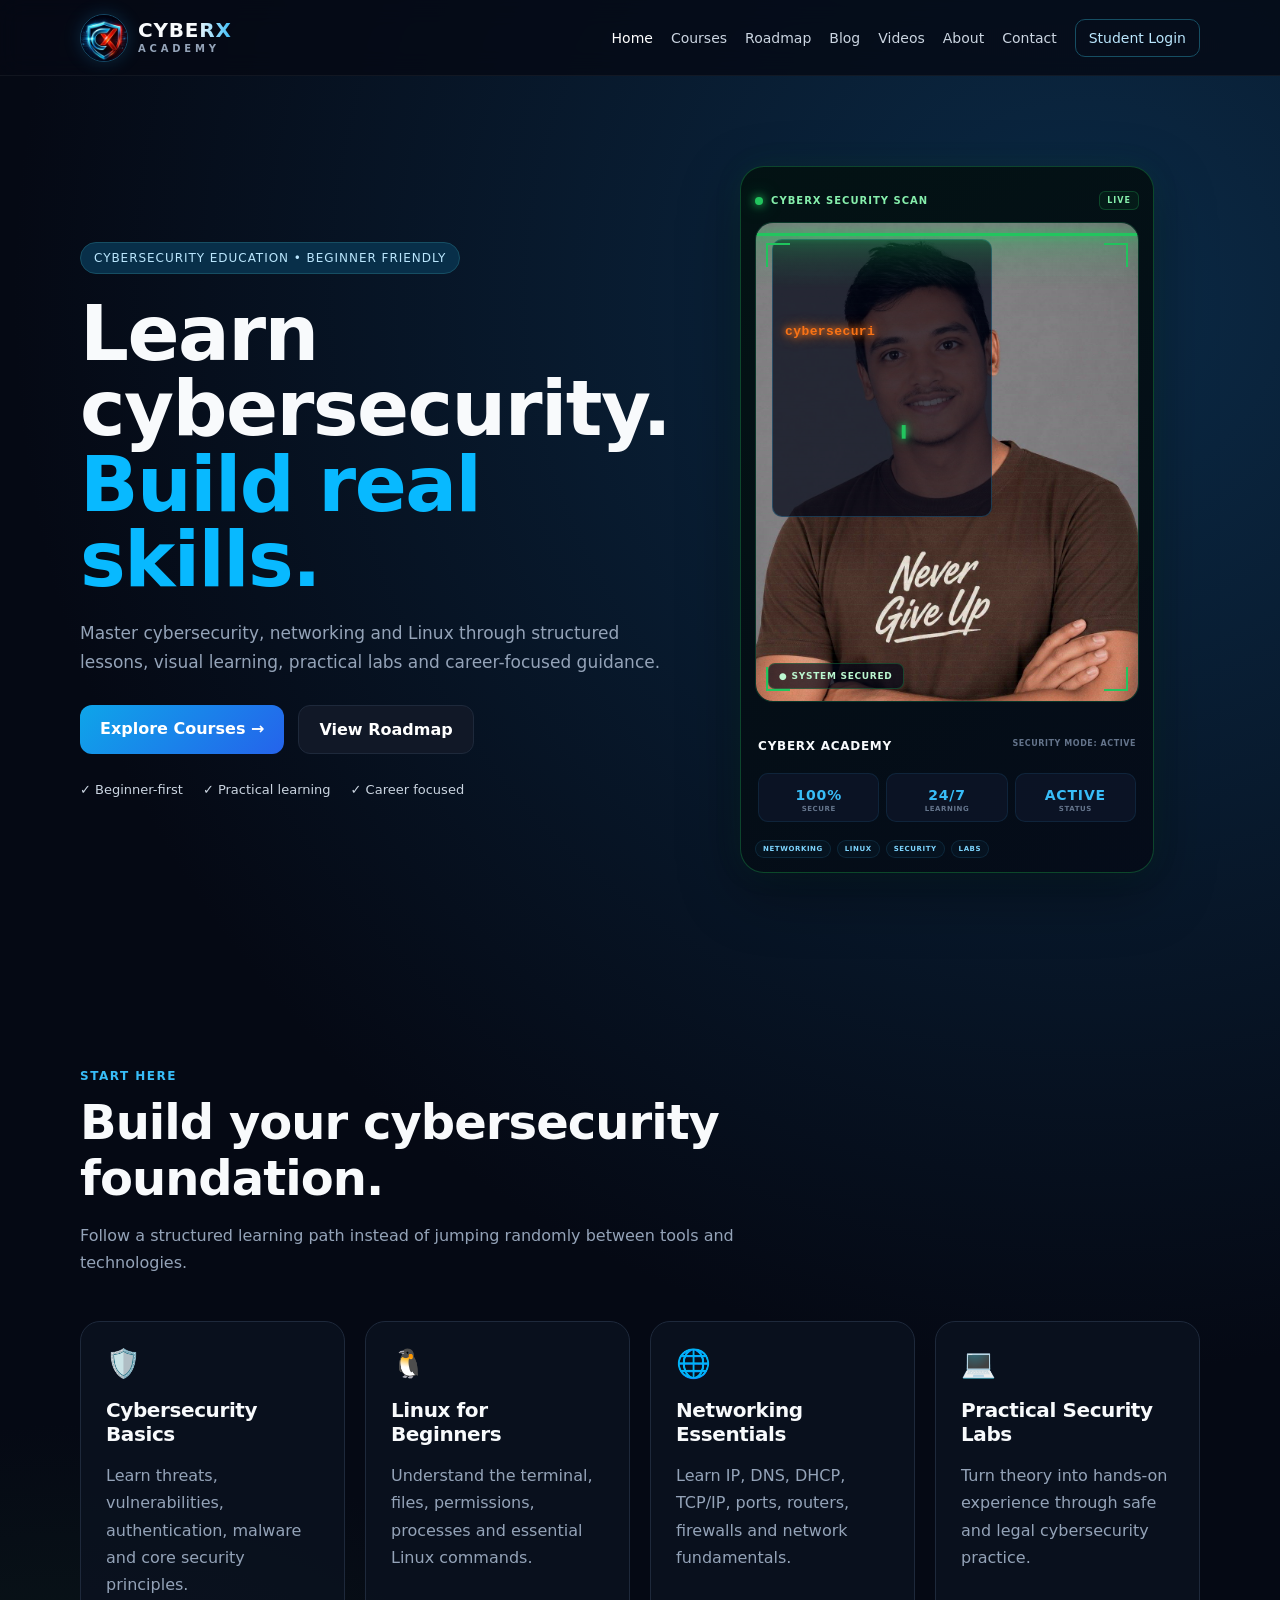
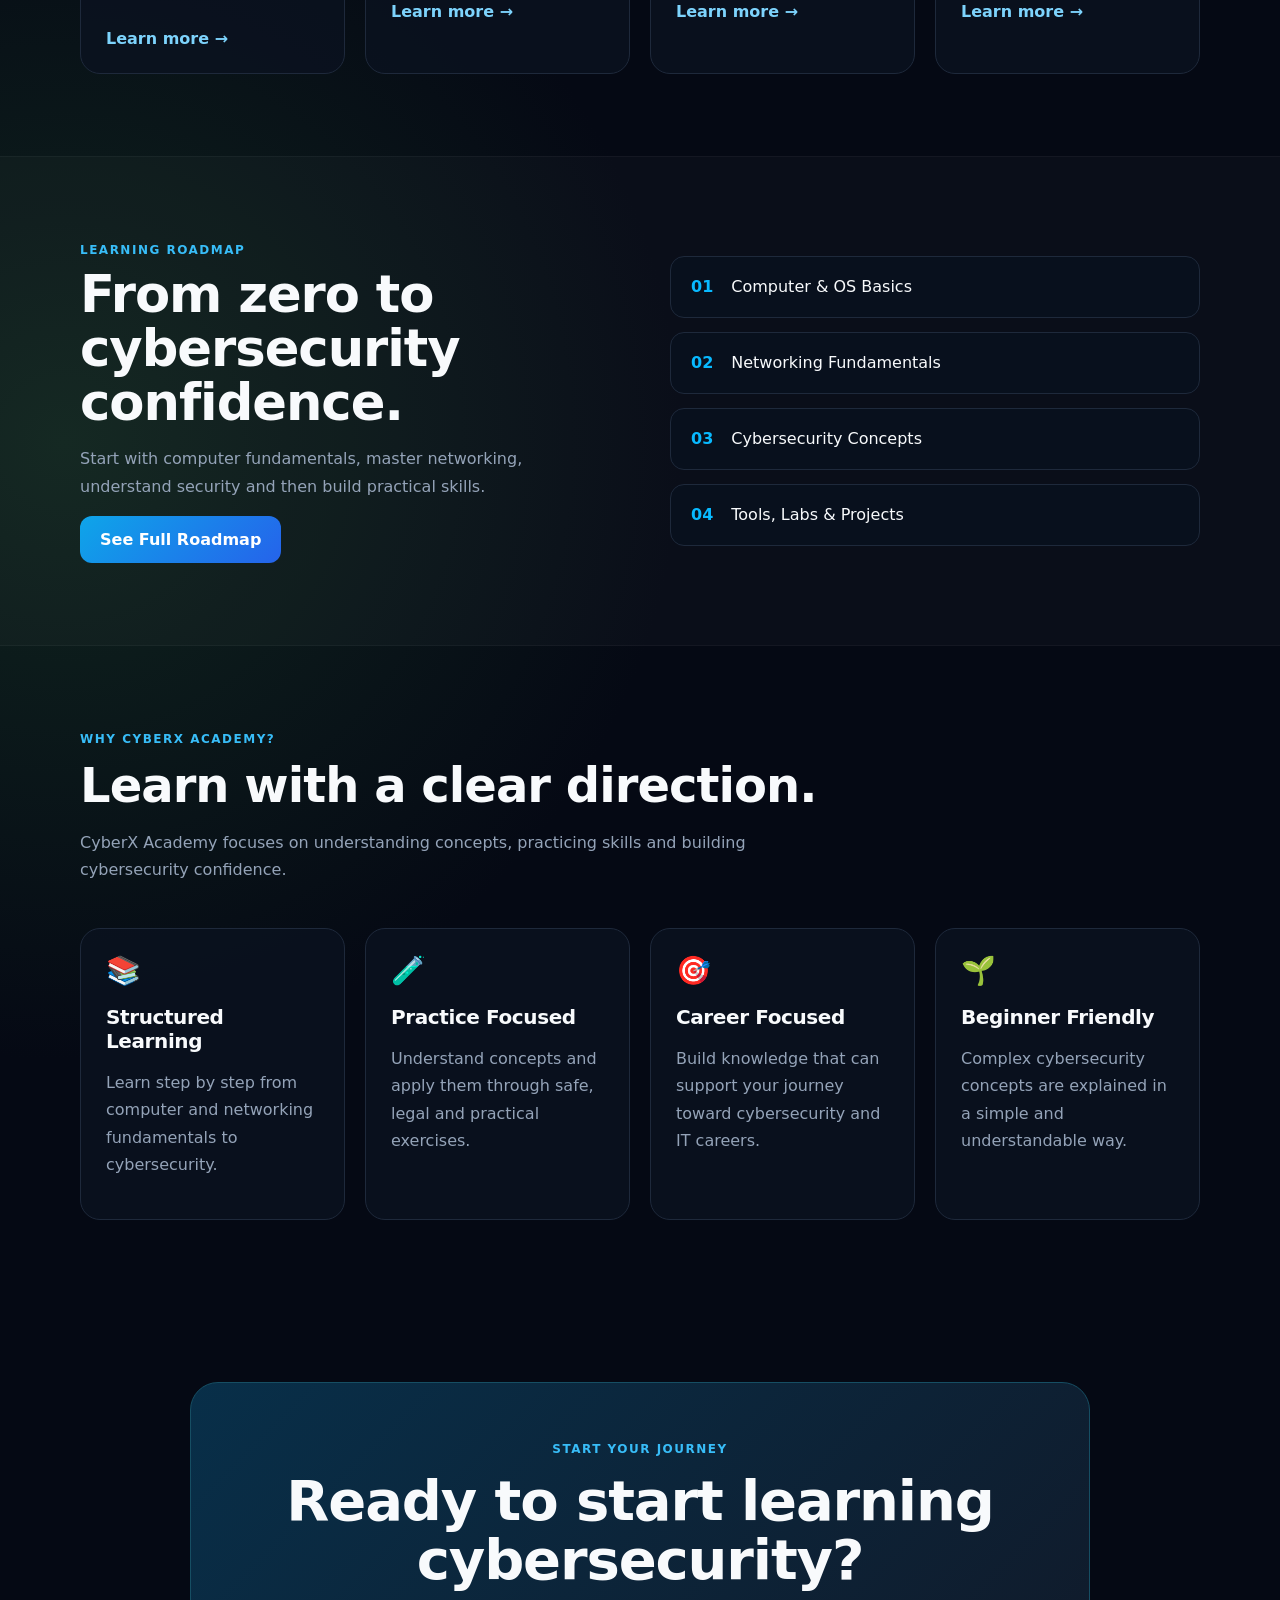
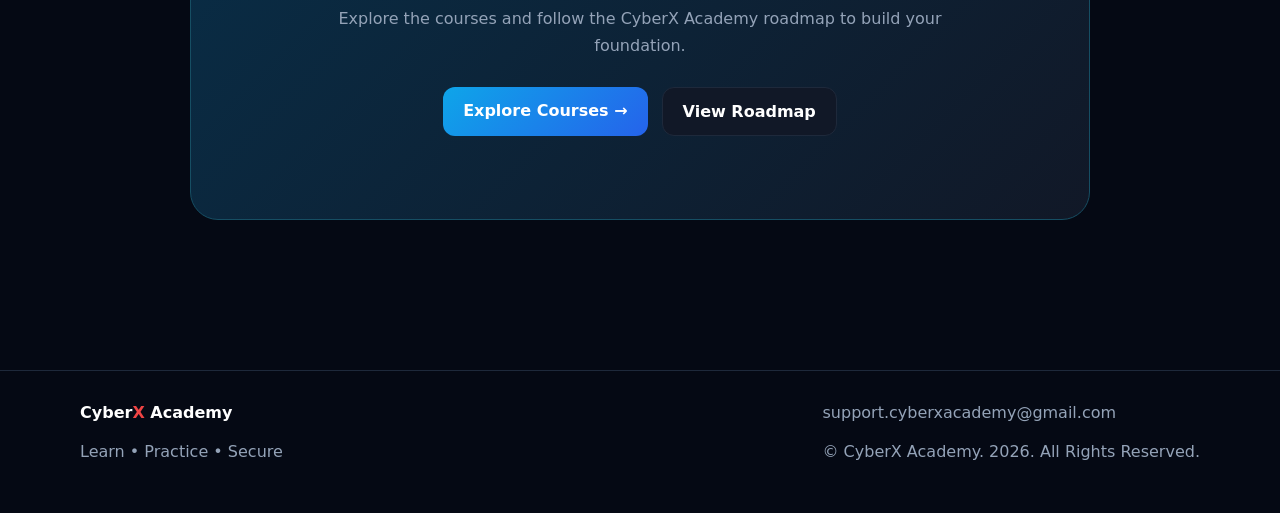
==== commit 7adb0d0a: "Update index.html" ====
--- a/index.html
+++ b/index.html
@@ -1595,150 +1595,74 @@
      ====================================================== -->
 
 <script>
-
 (function () {
 
-  const output =
-    document.getElementById("codeLine");
-
-  if (!output) {
-    return;
+  const output = document.getElementById("codeLine");
+
+  if (!output) return;
+
+  const lines = [
+    { text: "$ whoami", color: "#22c55e" },
+    { text: "cybersecurity_learner", color: "#f97316" },
+    { text: "$ skills --learn", color: "#ef4444" },
+    { text: "Networking ✓", color: "#22c55e" },
+    { text: "Linux ✓", color: "#f97316" },
+    { text: "Security ✓", color: "#ef4444" },
+    { text: "Practical Labs ✓", color: "#22c55e" },
+    { text: "$ status", color: "#f97316" },
+    { text: "Ready to learn_", color: "#22c55e" }
+  ];
+
+  let lineIndex = 0;
+  let charIndex = 0;
+
+  function typeNextLine() {
+
+    const item = lines[lineIndex];
+
+    output.innerHTML = "";
+
+    const line = document.createElement("div");
+
+    line.textContent = "";
+
+    line.style.color = item.color;
+
+    output.appendChild(line);
+
+    charIndex = 0;
+
+    function typeCharacter() {
+
+      line.textContent =
+        item.text.substring(0, charIndex + 1);
+
+      charIndex++;
+
+      if (charIndex < item.text.length) {
+
+        setTimeout(typeCharacter, 55);
+
+      } else {
+
+        setTimeout(() => {
+
+          lineIndex =
+            (lineIndex + 1) % lines.length;
+
+          typeNextLine();
+
+        }, 900);
+
+      }
+    }
+
+    typeCharacter();
   }
 
-
-  const lines = [
-
-    {
-      text: "$ whoami",
-      color: "#22c55e"
-    },
-
-    {
-      text: "cybersecurity_learner",
-      color: "#f97316"
-    },
-
-    {
-      text: "$ skills --learn",
-      color: "#ef4444"
-    },
-
-    {
-      text: "Networking ✓",
-      color: "#22c55e"
-    },
-
-    {
-      text: "Linux ✓",
-      color: "#f97316"
-    },
-
-    {
-      text: "Security ✓",
-      color: "#ef4444"
-    },
-
-    {
-      text: "Practical Labs ✓",
-      color: "#22c55e"
-    },
-
-    {
-      text: "$ status",
-      color: "#f97316"
-    },
-
-    {
-      text: "Ready to learn_",
-      color: "#22c55e"
-    }
-
-  ];
-
-
-  let lineIndex = 0;
-
-  let charIndex = 0;
-
-  let deleting = false;
-
-
-  function typeWriter() {
-
-    const current =
-      lines[lineIndex];
-
-
-    output.style.color =
-      current.color;
-
-
-    if (!deleting) {
-
-      output.textContent =
-        current.text.substring(
-          0,
-          charIndex + 1
-        );
-
-      charIndex++;
-
-
-      if (
-        charIndex >=
-        current.text.length
-      ) {
-
-        deleting = true;
-
-        setTimeout(
-          typeWriter,
-          900
-        );
-
-        return;
-      }
-
-    }
-
-    else {
-
-      output.textContent =
-        current.text.substring(
-          0,
-          charIndex - 1
-        );
-
-      charIndex--;
-
-
-      if (charIndex <= 0) {
-
-        deleting = false;
-
-        lineIndex =
-          (lineIndex + 1)
-          % lines.length;
-
-      }
-
-    }
-
-
-    setTimeout(
-      typeWriter,
-      deleting
-        ? 35
-        : 65
-    );
-
-  }
-
-
-  typeWriter();
+  typeNextLine();
 
 })();
-
 </script>
 
 
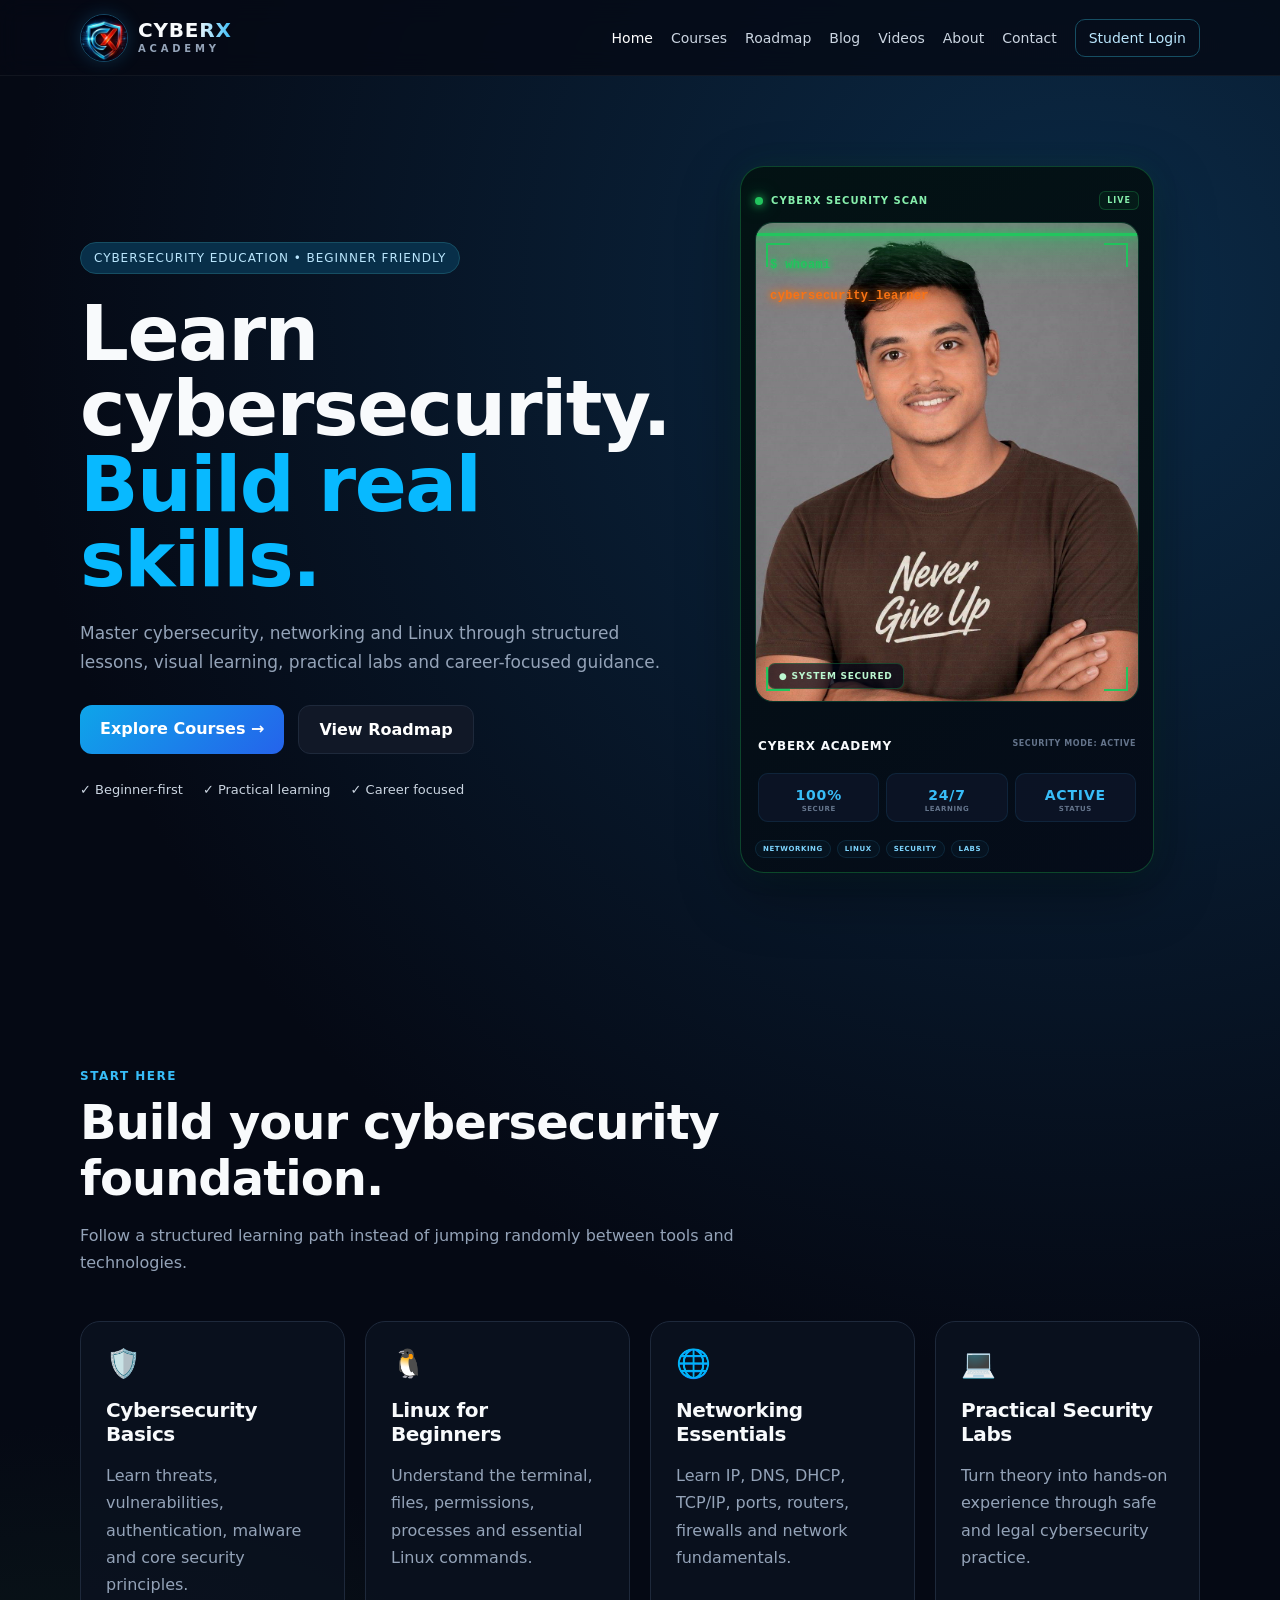
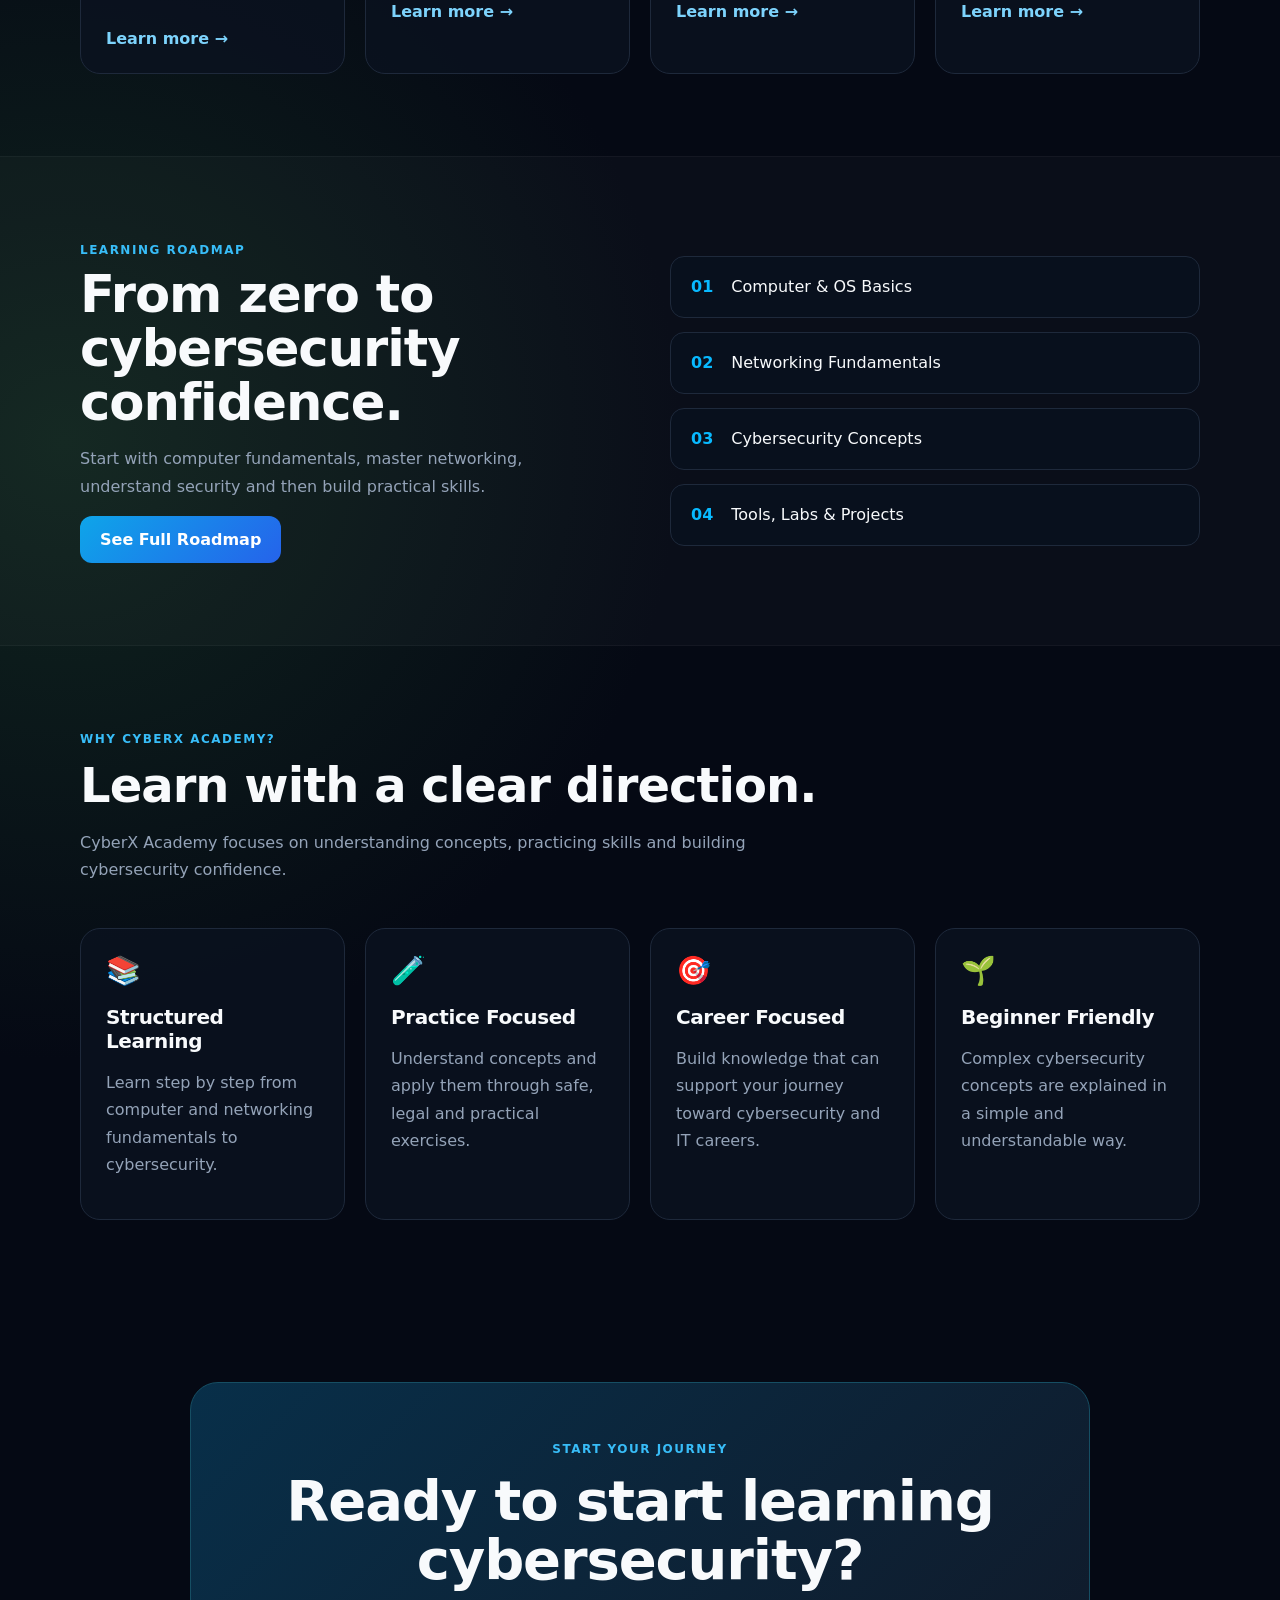
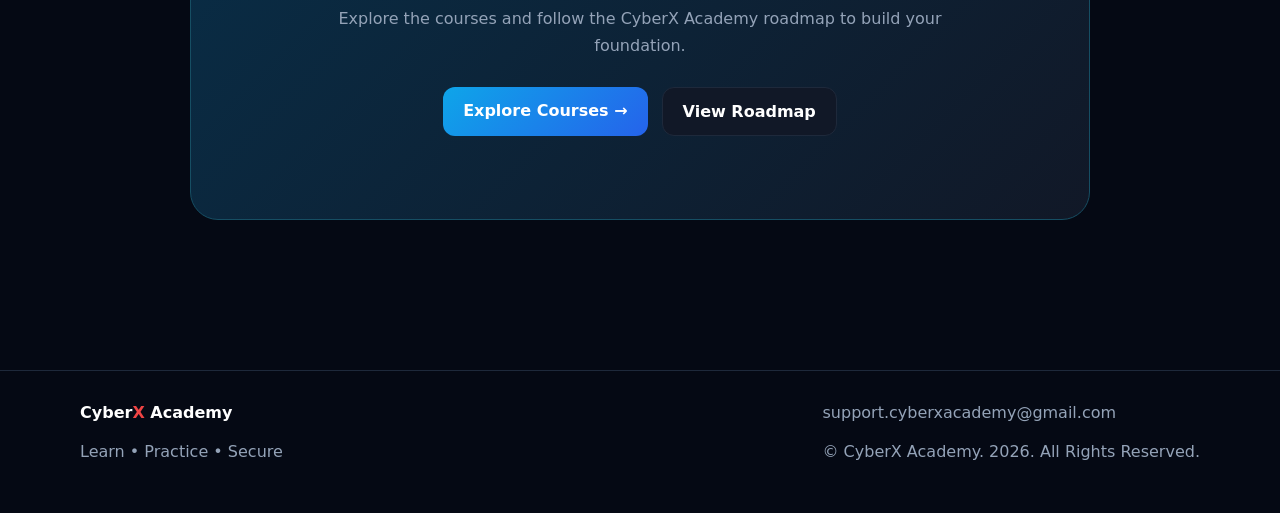
==== commit 595c0463: "Update index.html" ====
--- a/index.html
+++ b/index.html
@@ -1039,19 +1039,11 @@
 
         <!-- TRANSPARENT TYPEWRITER -->
 
-        <div class="image-terminal">
-
-          <div class="typing-line">
-
-            <span id="codeLine"></span>
-
-            <span class="cursor">
-              ▌
-            </span>
-
-          </div>
-
-        </div>
+       <div class="image-terminal">
+
+  <div id="codeStream" class="code-stream"></div>
+
+</div>
 
 
         <!-- SCAN LINE -->
@@ -1597,9 +1589,9 @@
 <script>
 (function () {
 
-  const output = document.getElementById("codeLine");
-
-  if (!output) return;
+  const stream = document.getElementById("codeStream");
+
+  if (!stream) return;
 
   const lines = [
     { text: "$ whoami", color: "#22c55e" },
@@ -1614,23 +1606,35 @@
   ];
 
   let lineIndex = 0;
-  let charIndex = 0;
-
-  function typeNextLine() {
+
+  function typeLine() {
+
+    if (lineIndex >= lines.length) {
+
+      setTimeout(() => {
+
+        stream.innerHTML = "";
+
+        lineIndex = 0;
+
+        typeLine();
+
+      }, 2500);
+
+      return;
+    }
 
     const item = lines[lineIndex];
 
-    output.innerHTML = "";
-
     const line = document.createElement("div");
 
-    line.textContent = "";
+    line.className = "code-line";
 
     line.style.color = item.color;
 
-    output.appendChild(line);
-
-    charIndex = 0;
+    stream.appendChild(line);
+
+    let charIndex = 0;
 
     function typeCharacter() {
 
@@ -1641,26 +1645,28 @@
 
       if (charIndex < item.text.length) {
 
-        setTimeout(typeCharacter, 55);
+        setTimeout(
+          typeCharacter,
+          55
+        );
 
       } else {
 
-        setTimeout(() => {
-
-          lineIndex =
-            (lineIndex + 1) % lines.length;
-
-          typeNextLine();
-
-        }, 900);
+        lineIndex++;
+
+        setTimeout(
+          typeLine,
+          450
+        );
 
       }
+
     }
 
     typeCharacter();
   }
 
-  typeNextLine();
+  typeLine();
 
 })();
 </script>
--- a/styles.css
+++ b/styles.css
@@ -928,3 +928,417 @@
   }
 
 }
+/* =========================================
+   TRANSPARENT TYPEWRITER CODE
+   ========================================= */
+
+.cyber-profile-image .image-terminal {
+  position: absolute !important;
+
+  top: 14px !important;
+  left: 14px !important;
+
+  z-index: 20 !important;
+
+  width: auto !important;
+  max-width: 90% !important;
+
+  padding: 0 !important;
+  margin: 0 !important;
+
+  background: transparent !important;
+  border: none !important;
+  box-shadow: none !important;
+
+  backdrop-filter: none !important;
+
+  pointer-events: none !important;
+}
+
+.cyber-profile-image .typing-line {
+  font-family:
+    "Courier New",
+    Consolas,
+    Monaco,
+    monospace !important;
+
+  font-size: 12px !important;
+
+  font-weight: 800 !important;
+
+  line-height: 1.5 !important;
+
+  letter-spacing: .03em !important;
+
+  text-shadow:
+    0 0 6px currentColor,
+    0 0 12px currentColor !important;
+}
+
+.cyber-profile-image .typing-line > div {
+  margin-bottom: 3px;
+}
+
+.cyber-profile-image .cursor {
+  color: #22c55e !important;
+  animation: cursorBlink .7s steps(1) infinite;
+}
+
+@keyframes cursorBlink {
+
+  0%, 49% {
+    opacity: 1;
+  }
+
+  50%, 100% {
+    opacity: 0;
+  }
+
+}
+
+@media (max-width: 600px) {
+
+  .cyber-profile-image .image-terminal {
+    top: 10px !important;
+    left: 10px !important;
+  }
+
+  .cyber-profile-image .typing-line {
+    font-size: 9px !important;
+  }
+
+}
+/* ==========================================
+   CYBERX SEQUENTIAL CODE STREAM
+   ========================================== */
+
+.cyber-profile-image .image-terminal {
+  position: absolute !important;
+
+  top: 14px !important;
+  left: 14px !important;
+
+  z-index: 20 !important;
+
+  width: auto !important;
+  max-width: 90% !important;
+
+  margin: 0 !important;
+  padding: 0 !important;
+
+  background: transparent !important;
+  border: none !important;
+  box-shadow: none !important;
+  backdrop-filter: none !important;
+
+  pointer-events: none !important;
+}
+
+.code-stream {
+  display: flex;
+
+  flex-direction: column;
+
+  align-items: flex-start;
+
+  gap: 4px;
+
+  font-family:
+    "Courier New",
+    Consolas,
+    Monaco,
+    monospace;
+
+  font-size: 12px;
+
+  font-weight: 800;
+
+  line-height: 1.45;
+
+  letter-spacing: .03em;
+
+  text-shadow:
+    0 0 6px currentColor,
+    0 0 14px currentColor;
+}
+
+.code-line {
+  white-space: nowrap;
+
+  min-height: 16px;
+
+  animation:
+    codeAppear .15s ease-out;
+}
+
+@keyframes codeAppear {
+
+  from {
+    opacity: 0;
+  }
+
+  to {
+    opacity: 1;
+  }
+
+}
+
+
+/* ==========================================
+   CONTINUOUS TOP → BOTTOM SCANNER
+   ========================================== */
+
+.cyber-profile-image .scan-beam {
+
+  position: absolute !important;
+
+  left: 0 !important;
+  right: 0 !important;
+
+  top: 0 !important;
+
+  height: 3px !important;
+
+  z-index: 50 !important;
+
+  display: block !important;
+
+  background: #22c55e !important;
+
+  box-shadow:
+    0 0 6px #22c55e,
+    0 0 16px #22c55e,
+    0 0 30px #22c55e,
+    0 0 60px rgba(34,197,94,.8) !important;
+
+  animation:
+    cyberFullScan 2.8s linear infinite !important;
+
+  pointer-events: none !important;
+}
+
+.cyber-profile-image .scan-beam::after {
+
+  content: "";
+
+  position: absolute;
+
+  left: 0;
+  right: 0;
+
+  top: 0;
+
+  height: 70px;
+
+  background:
+    linear-gradient(
+      to bottom,
+      rgba(34,197,94,.28),
+      rgba(34,197,94,.10),
+      transparent
+    );
+
+  pointer-events: none;
+}
+
+@keyframes cyberFullScan {
+
+  0% {
+    top: 0;
+  }
+
+  100% {
+    top: calc(100% - 3px);
+  }
+
+}
+
+
+/* ==========================================
+   MOBILE
+   ========================================== */
+
+@media (max-width: 600px) {
+
+  .cyber-profile-image .image-terminal {
+
+    top: 10px !important;
+    left: 10px !important;
+
+  }
+
+  .code-stream {
+
+    font-size: 9px;
+
+    gap: 2px;
+
+  }
+   /* ==========================================
+   CYBERX SEQUENTIAL CODE STREAM
+   ========================================== */
+
+.cyber-profile-image .image-terminal {
+  position: absolute !important;
+
+  top: 14px !important;
+  left: 14px !important;
+
+  z-index: 20 !important;
+
+  width: auto !important;
+  max-width: 90% !important;
+
+  margin: 0 !important;
+  padding: 0 !important;
+
+  background: transparent !important;
+  border: none !important;
+  box-shadow: none !important;
+  backdrop-filter: none !important;
+
+  pointer-events: none !important;
+}
+
+.code-stream {
+  display: flex;
+
+  flex-direction: column;
+
+  align-items: flex-start;
+
+  gap: 4px;
+
+  font-family:
+    "Courier New",
+    Consolas,
+    Monaco,
+    monospace;
+
+  font-size: 12px;
+
+  font-weight: 800;
+
+  line-height: 1.45;
+
+  letter-spacing: .03em;
+
+  text-shadow:
+    0 0 6px currentColor,
+    0 0 14px currentColor;
+}
+
+.code-line {
+  white-space: nowrap;
+
+  min-height: 16px;
+
+  animation:
+    codeAppear .15s ease-out;
+}
+
+@keyframes codeAppear {
+
+  from {
+    opacity: 0;
+  }
+
+  to {
+    opacity: 1;
+  }
+
+}
+
+
+/* ==========================================
+   CONTINUOUS TOP → BOTTOM SCANNER
+   ========================================== */
+
+.cyber-profile-image .scan-beam {
+
+  position: absolute !important;
+
+  left: 0 !important;
+  right: 0 !important;
+
+  top: 0 !important;
+
+  height: 3px !important;
+
+  z-index: 50 !important;
+
+  display: block !important;
+
+  background: #22c55e !important;
+
+  box-shadow:
+    0 0 6px #22c55e,
+    0 0 16px #22c55e,
+    0 0 30px #22c55e,
+    0 0 60px rgba(34,197,94,.8) !important;
+
+  animation:
+    cyberFullScan 2.8s linear infinite !important;
+
+  pointer-events: none !important;
+}
+
+.cyber-profile-image .scan-beam::after {
+
+  content: "";
+
+  position: absolute;
+
+  left: 0;
+  right: 0;
+
+  top: 0;
+
+  height: 70px;
+
+  background:
+    linear-gradient(
+      to bottom,
+      rgba(34,197,94,.28),
+      rgba(34,197,94,.10),
+      transparent
+    );
+
+  pointer-events: none;
+}
+
+@keyframes cyberFullScan {
+
+  0% {
+    top: 0;
+  }
+
+  100% {
+    top: calc(100% - 3px);
+  }
+
+}
+
+
+/* ==========================================
+   MOBILE
+   ========================================== */
+
+@media (max-width: 600px) {
+
+  .cyber-profile-image .image-terminal {
+
+    top: 10px !important;
+    left: 10px !important;
+
+  }
+
+  .code-stream {
+
+    font-size: 9px;
+
+    gap: 2px;
+
+  }
+
+}
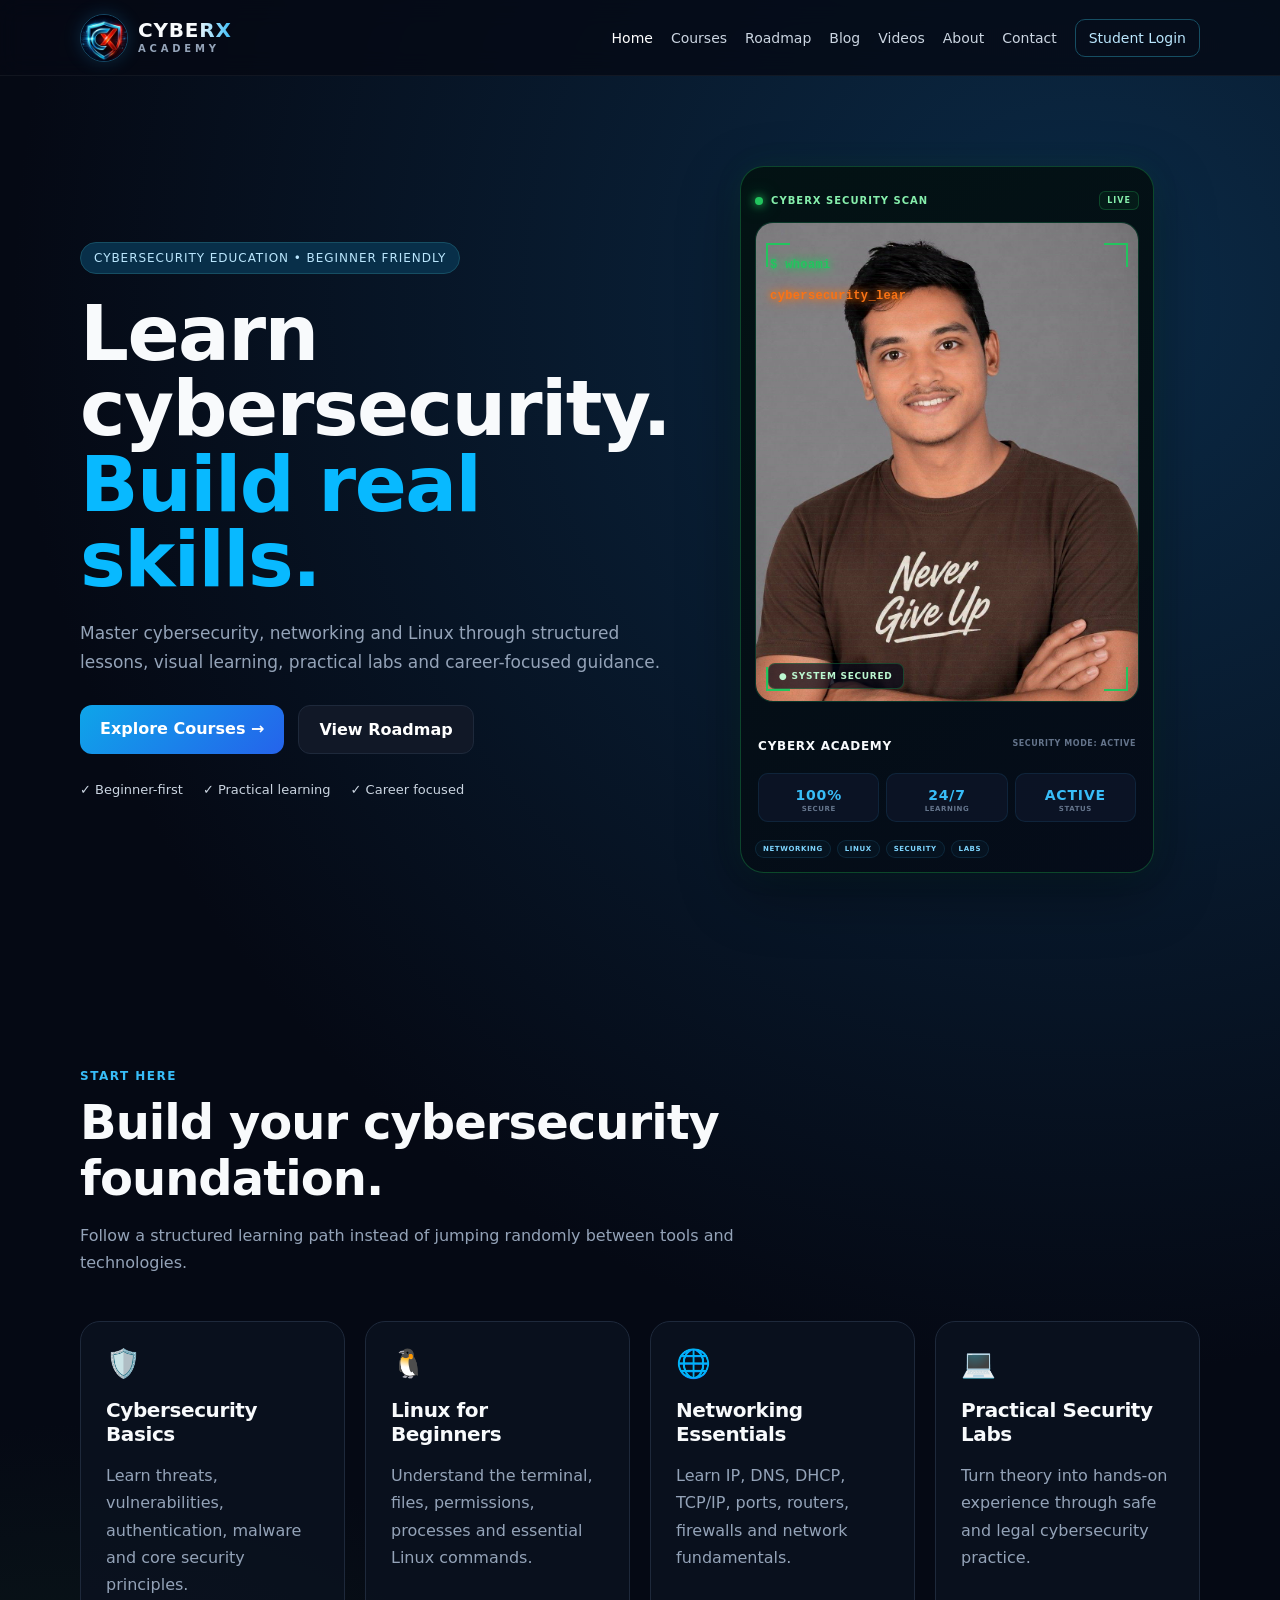
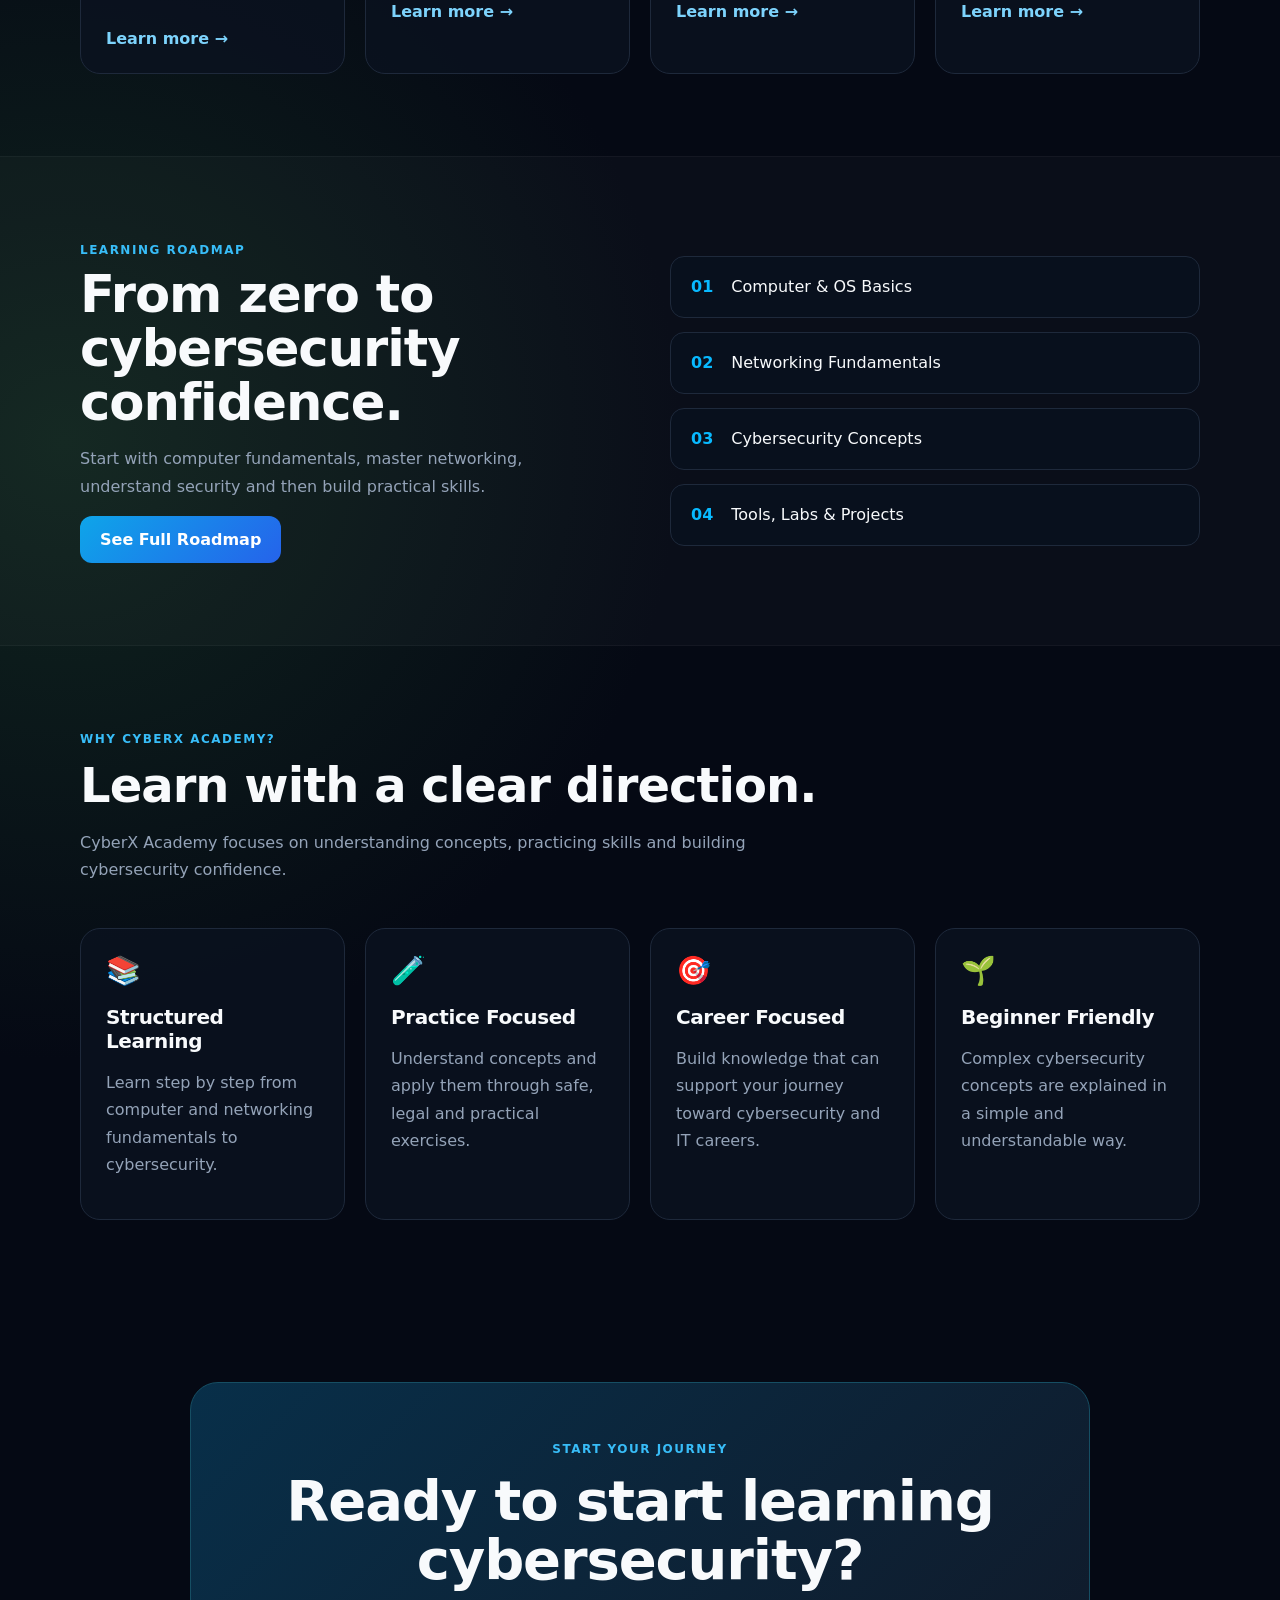
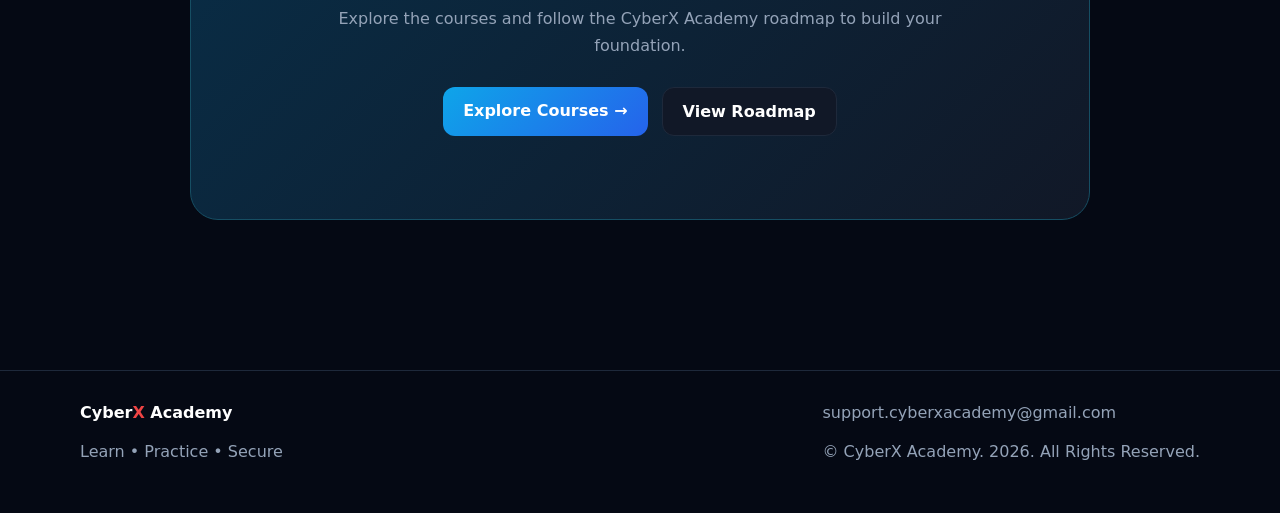
==== commit 1c9feccb: "Update index.html" ====
--- a/index.html
+++ b/index.html
@@ -1048,7 +1048,7 @@
 
         <!-- SCAN LINE -->
 
-        <div class="scan-beam"></div>
+       
 
 
         <!-- SECURITY STATUS -->
--- a/styles.css
+++ b/styles.css
@@ -1342,3 +1342,75 @@
   }
 
 }
+/* =========================================
+   CYBERX FIXED CONTINUOUS SCANNER
+   ========================================= */
+
+.cyber-profile-image .scan-beam {
+  position: absolute !important;
+
+  left: 0 !important;
+  right: 0 !important;
+  top: 0 !important;
+
+  height: 3px !important;
+
+  z-index: 50 !important;
+
+  display: block !important;
+
+  background: #22c55e !important;
+
+  box-shadow:
+    0 0 7px #22c55e,
+    0 0 18px #22c55e,
+    0 0 35px #22c55e,
+    0 0 60px rgba(34,197,94,.75) !important;
+
+  transform: translateY(0);
+
+  animation:
+    cyberXScannerMove 2.8s linear infinite !important;
+
+  pointer-events: none !important;
+}
+
+.cyber-profile-image .scan-beam::after {
+  content: "" !important;
+
+  position: absolute !important;
+
+  left: 0 !important;
+  right: 0 !important;
+  top: 0 !important;
+
+  height: 70px !important;
+
+  background: linear-gradient(
+    to bottom,
+    rgba(34,197,94,.30),
+    rgba(34,197,94,.10),
+    transparent
+  ) !important;
+
+  pointer-events: none !important;
+}
+
+@keyframes cyberXScannerMove {
+
+  0% {
+    transform: translateY(0);
+  }
+
+  50% {
+    transform:
+      translateY(
+        calc(100% - 3px)
+      );
+  }
+
+  100% {
+    transform: translateY(0);
+  }
+
+}
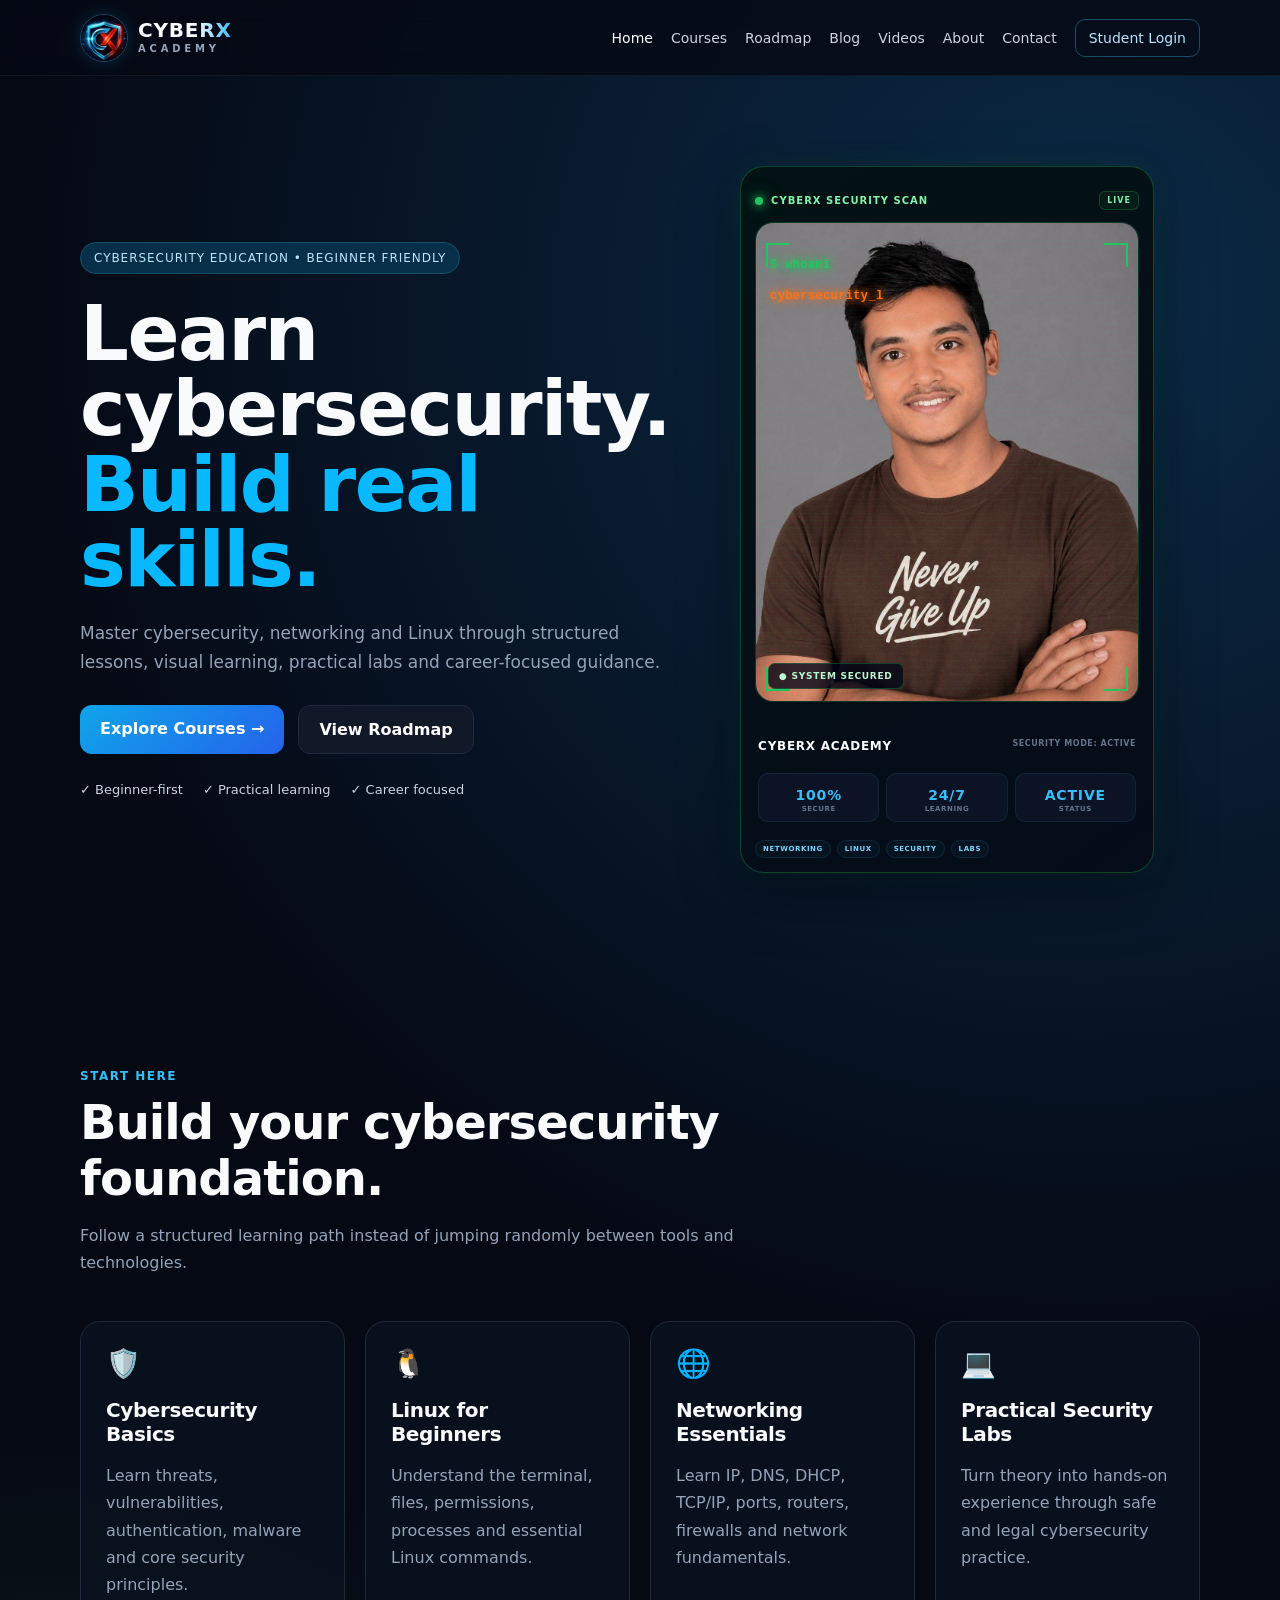
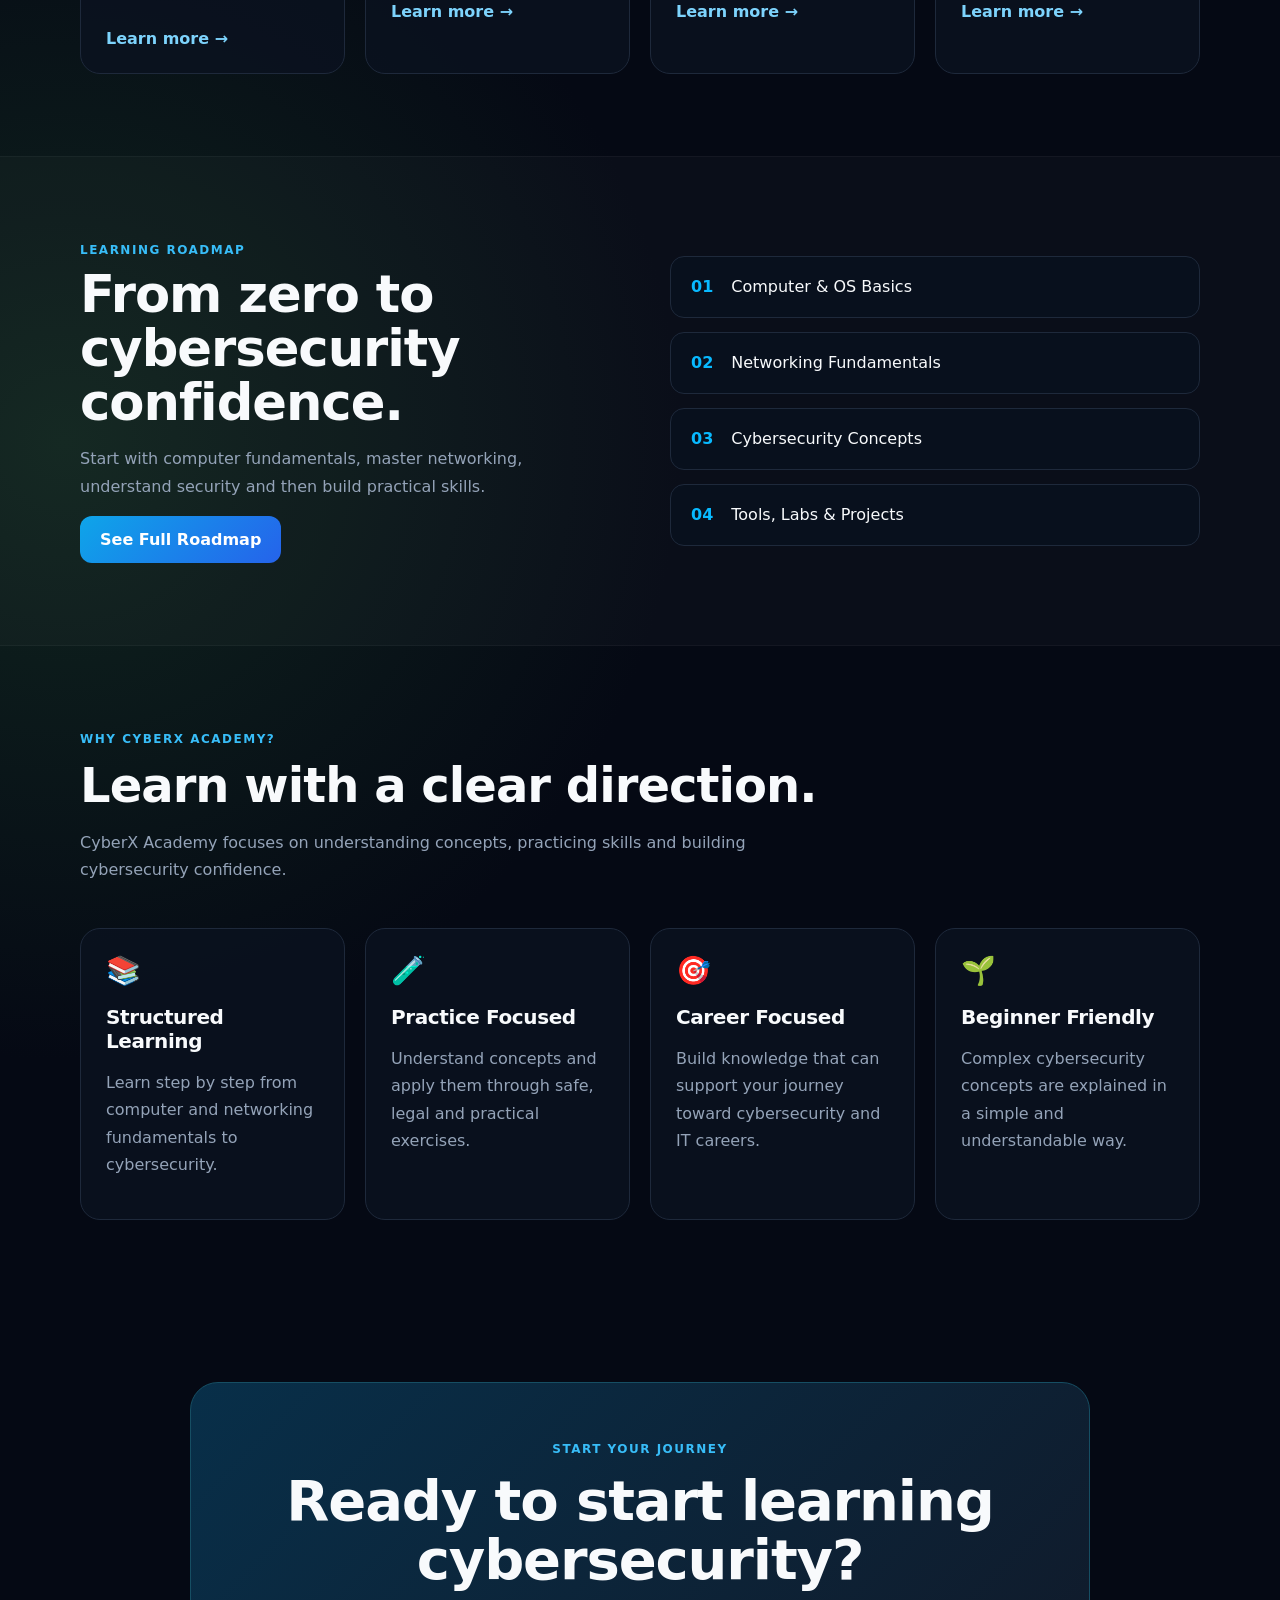
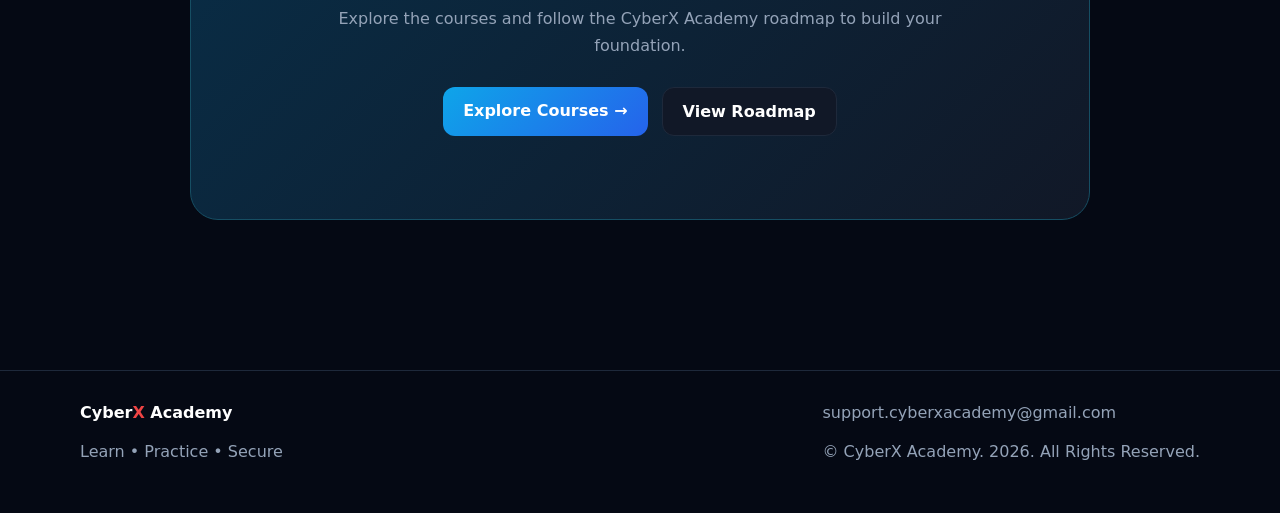
==== commit a739c84f: "Update index.html" ====
--- a/index.html
+++ b/index.html
@@ -3,822 +3,141 @@
 
 <head>
 
-<meta charset="utf-8">
-
-<meta name="viewport"
-content="width=device-width, initial-scale=1">
-
-<meta name="description"
-content="CyberX Academy — Learn cybersecurity, networking and Linux through beginner-friendly courses, practical labs, visual learning and career-focused guidance.">
-
-<meta name="keywords"
-content="CyberX Academy, cybersecurity, cybersecurity courses, ethical hacking, networking, Linux, cyber security training, cybersecurity roadmap">
-
-<meta name="author"
-content="CyberX Academy">
-
-<meta name="robots"
-content="index, follow">
-
-<meta name="theme-color"
-content="#06111f">
-
-<meta property="og:title"
-content="CyberX Academy — Learn • Practice • Secure">
-
-<meta property="og:description"
-content="Learn cybersecurity, networking and Linux through structured lessons, practical labs and career-focused learning.">
-
-<meta property="og:type"
-content="website">
-
-
-<title>
-CyberX Academy | Cybersecurity Education & Practical Labs
-</title>
-
-
-<link rel="stylesheet"
-href="styles.css">
-
-
-<style>
-
-/* =========================================================
-   CYBERX BRAND HEADER
-   ========================================================= */
-
-.brand-logo {
-  display: inline-flex;
-  align-items: center;
-  gap: 10px;
-  min-width: max-content;
-}
-
-.brand-logo img {
-  width: 48px;
-  height: 48px;
-  object-fit: cover;
-  border-radius: 50%;
-
-  border: 1px solid rgba(56,189,248,.35);
-
-  box-shadow:
-    0 0 18px rgba(56,189,248,.18);
-}
-
-.brand-words {
-  display: flex;
-  flex-direction: column;
-  line-height: .95;
-  letter-spacing: .02em;
-}
-
-.brand-words .cyberx {
-  font-size: 20px;
-  font-weight: 900;
-  letter-spacing: .04em;
-
-  background:
-    linear-gradient(
-      90deg,
-      #f8fafc 0%,
-      #f8fafc 62%,
-      #38bdf8 100%
-    );
-
-  -webkit-background-clip: text;
-  background-clip: text;
-
-  color: transparent;
-
-  text-transform: uppercase;
-}
-
-.brand-words .academy {
-  margin-top: 4px;
-
-  font-size: 10px;
-  font-weight: 800;
-
-  letter-spacing: .38em;
-
-  color: #94a3b8;
-
-  text-transform: uppercase;
-}
-
-
-/* =========================================================
-   CYBERX PHOTO TERMINAL
-   ========================================================= */
-
-.terminal.cyber-profile {
-  position: relative;
-
-  width: 100%;
-  max-width: 470px;
-
-  min-height: 0;
-
-  padding: 14px !important;
-
-  box-sizing: border-box;
-
-  overflow: hidden;
-
-  border:
-    1px solid
-    rgba(34,197,94,.30) !important;
-
-  border-radius:
-    24px !important;
-
-  background:
-    linear-gradient(
-      145deg,
-      rgba(3,18,18,.96),
-      rgba(5,12,25,.98)
-    ) !important;
-
-  box-shadow:
-    0 20px 60px rgba(0,0,0,.35),
-    0 0 30px rgba(34,197,94,.08);
-}
-
-
-/* =========================================================
-   SCANNER HEADER
-   ========================================================= */
-
-.cyber-profile-header {
-
-  display: flex;
-
-  align-items: center;
-
-  gap: 8px;
-
-  margin-bottom: 12px;
-
-  color: #86efac;
-
-  font-size: 10px;
-
-  font-weight: 800;
-
-  letter-spacing: .10em;
-}
-
-.scanner-dot {
-
-  width: 8px;
-  height: 8px;
-
-  flex: 0 0 auto;
-
-  border-radius: 50%;
-
-  background:
-    #22c55e;
-
-  box-shadow:
-    0 0 8px #22c55e,
-    0 0 18px rgba(34,197,94,.70);
-
-  animation:
-    scannerPulse 1.3s infinite;
-}
-
-.live-tag {
-
-  margin-left: auto;
-
-  padding:
-    4px 7px;
-
-  border:
-    1px solid
-    rgba(34,197,94,.25);
-
-  border-radius:
-    6px;
-
-  background:
-    rgba(34,197,94,.06);
-
-  color:
-    #86efac;
-
-  font-size:
-    8px;
-}
-
-
-/* =========================================================
-   PHOTO CONTAINER
-   ========================================================= */
-
-.cyber-profile-image {
-
-  position: relative;
-
-  width: 100%;
-
-  aspect-ratio:
-    4 / 5;
-
-  overflow: hidden;
-
-  border-radius:
-    18px;
-
-  border:
-    1px solid
-    rgba(34,197,94,.25);
-
-  background:
-    #020617;
-}
-
-.cyber-profile-image img {
-
-  display: block;
-
-  width: 100%;
-  height: 100%;
-
-  object-fit: cover;
-
-  object-position: center;
-
-  filter:
-    brightness(.94)
-    contrast(1.04)
-    saturate(.96);
-}
-
-
-/* =========================================================
-   SCAN GRID
-   ========================================================= */
-
-.cyber-grid {
-
-  position: absolute;
-
-  inset: 0;
-
-  z-index: 2;
-
-  pointer-events: none;
-
-  background:
-    linear-gradient(
-      rgba(34,197,94,.035) 1px,
-      transparent 1px
-    );
-
-  background-size:
-    100% 7px;
-}
-
-
-/* =========================================================
-   TRANSPARENT TYPEWRITER HUD
-   ========================================================= */
-
-.image-terminal {
-
-  position: absolute;
-
-  top: 14px;
-  left: 14px;
-
-  z-index: 20;
-
-  width: auto;
-
-  max-width: 88%;
-
-  margin: 0 !important;
-
-  padding: 0 !important;
-
-  background: transparent !important;
-
-  border: none !important;
-
-  box-shadow: none !important;
-
-  backdrop-filter: none !important;
-
-  pointer-events: none;
-}
-
-.typing-line {
-
-  display: inline;
-
-  white-space:
-    pre-wrap;
-
-  font-family:
-    "Courier New",
-    Consolas,
-    Monaco,
-    monospace;
-
-  font-size:
-    13px;
-
-  font-weight:
-    800;
-
-  line-height:
-    1.55;
-
-  letter-spacing:
-    .03em;
-
-  text-shadow:
-    0 0 6px currentColor,
-    0 0 14px currentColor;
-}
-
-.cursor {
-
-  display:
-    inline-block;
-
-  margin-left:
-    2px;
-
-  color:
-    #22c55e;
-
-  animation:
-    cursorBlink .7s steps(1) infinite;
-}
-
-
-/* =========================================================
-   GREEN SCAN BEAM
-   ========================================================= */
-
-.scan-beam {
-
-  position:
-    absolute;
-
-  left:
-    0;
-
-  right:
-    0;
-
-  top:
-    0;
-
-  height:
-    3px;
-
-  z-index:
-    30;
-
-  background:
-    #22c55e;
-
-  box-shadow:
-    0 0 8px #22c55e,
-    0 0 22px #22c55e,
-    0 0 48px rgba(34,197,94,.75);
-
-  animation:
-    cyberScan 3s linear infinite;
-}
-
-.scan-beam::after {
-
-  content:
-    "";
-
-  position:
-    absolute;
-
-  left:
-    0;
-
-  right:
-    0;
-
-  top:
-    0;
-
-  height:
-    60px;
-
-  background:
-    linear-gradient(
-      to bottom,
-      rgba(34,197,94,.18),
-      transparent
-    );
-}
-
-
-/* =========================================================
-   SYSTEM SECURED LABEL
-   ========================================================= */
-
-.scan-label {
-
-  position:
-    absolute;
-
-  left:
-    12px;
-
-  bottom:
-    12px;
-
-  z-index:
-    40;
-
-  padding:
-    7px 10px;
-
-  border:
-    1px solid
-    rgba(34,197,94,.28);
-
-  border-radius:
-    7px;
-
-  background:
-    rgba(2,6,23,.68);
-
-  color:
-    #bbf7d0;
-
-  font-size:
-    9px;
-
-  font-weight:
-    800;
-
-  letter-spacing:
-    .08em;
-}
-
-
-/* =========================================================
-   HUD CORNERS
-   ========================================================= */
-
-.corner {
-
-  position:
-    absolute;
-
-  z-index:
-    25;
-
-  width:
-    24px;
-
-  height:
-    24px;
-
-  pointer-events:
-    none;
-}
-
-.top-left {
-
-  top:
-    10px;
-
-  left:
-    10px;
-
-  border-top:
-    2px solid #22c55e;
-
-  border-left:
-    2px solid #22c55e;
-}
-
-.top-right {
-
-  top:
-    10px;
-
-  right:
-    10px;
-
-  border-top:
-    2px solid #22c55e;
-
-  border-right:
-    2px solid #22c55e;
-}
-
-.bottom-left {
-
-  bottom:
-    10px;
-
-  left:
-    10px;
-
-  border-bottom:
-    2px solid #22c55e;
-
-  border-left:
-    2px solid #22c55e;
-}
-
-.bottom-right {
-
-  bottom:
-    10px;
-
-  right:
-    10px;
-
-  border-bottom:
-    2px solid #22c55e;
-
-  border-right:
-    2px solid #22c55e;
-}
-
-
-/* =========================================================
-   SECURITY INFORMATION
-   ========================================================= */
-
-.cyber-profile-info {
-
-  padding:
-    12px 3px 8px;
-}
-
-.cyber-profile-info > div:first-child {
-
-  display:
-    flex;
-
-  align-items:
-    center;
-
-  justify-content:
-    space-between;
-
-  gap:
-    10px;
-}
-
-.cyber-profile-info strong {
-
-  color:
-    #f8fafc;
-
-  font-size:
-    12px;
-
-  letter-spacing:
-    .06em;
-}
-
-.cyber-profile-info span {
-
-  color:
-    #64748b;
-
-  font-size:
-    8px;
-
-  font-weight:
-    700;
-
-  letter-spacing:
-    .07em;
-}
-
-
-/* =========================================================
-   SECURITY STATS
-   ========================================================= */
-
-.cyber-stats {
-
-  display:
-    grid;
-
-  grid-template-columns:
-    repeat(3,1fr);
-
-  gap:
-    7px;
-
-  margin-top:
-    10px;
-}
-
-.cyber-stats > div {
-
-  padding:
-    8px;
-
-  text-align:
-    center;
-
-  border-radius:
-    10px;
-
-  border:
-    1px solid
-    rgba(56,189,248,.10);
-
-  background:
-    rgba(15,23,42,.72);
-}
-
-.cyber-stats strong {
-
-  display:
-    block;
-
-  color:
-    #38bdf8;
-
-  font-size:
-    14px;
-}
-
-.cyber-stats small {
-
-  display:
-    block;
-
-  margin-top:
-    2px;
-
-  color:
-    #64748b;
-
-  font-size:
-    7px;
-
-  font-weight:
-    800;
-
-  letter-spacing:
-    .08em;
-}
-
-
-/* =========================================================
-   CYBER TAGS
-   ========================================================= */
-
-.cyber-tags {
-
-  display:
-    flex;
-
-  flex-wrap:
-    wrap;
-
-  gap:
-    6px;
-
-  margin-top:
-    2px;
-}
-
-.cyber-tags span {
-
-  padding:
-    4px 7px;
-
-  border-radius:
-    999px;
-
-  border:
-    1px solid
-    rgba(56,189,248,.12);
-
-  background:
-    rgba(56,189,248,.035);
-
-  color:
-    #7dd3fc;
-
-  font-size:
-    7px;
-
-  font-weight:
-    800;
-
-  letter-spacing:
-    .08em;
-}
-
-
-/* =========================================================
-   ANIMATIONS
-   ========================================================= */
-
-@keyframes cyberScan {
-
-  0% {
-    top: 0;
-  }
-
-  50% {
-    top: calc(100% - 3px);
-  }
-
-  100% {
-    top: 0;
-  }
-
-}
-
-@keyframes scannerPulse {
-
-  0%,
-  100% {
-    opacity: .5;
-  }
-
-  50% {
-    opacity: 1;
-  }
-
-}
-
-@keyframes cursorBlink {
-
-  0%,
-  49% {
-    opacity: 1;
-  }
-
-  50%,
-  100% {
-    opacity: 0;
-  }
-
-}
-
-
-/* =========================================================
-   MOBILE
-   ========================================================= */
-
-@media (max-width: 600px) {
-
-  .brand-logo img {
-    width: 42px;
-    height: 42px;
-  }
-
-  .brand-words .cyberx {
-    font-size: 17px;
-  }
-
-  .brand-words .academy {
-    font-size: 8px;
-    letter-spacing: .28em;
-  }
-
-  .terminal.cyber-profile {
-    max-width: 100%;
-    padding: 10px !important;
-  }
-
-  .image-terminal {
-    top: 12px;
-    left: 12px;
-    max-width: 90%;
-  }
-
-  .typing-line {
-    font-size: 10px;
-  }
-
-  .cyber-profile-info > div:first-child {
-    flex-direction: column;
-    align-items: flex-start;
-  }
-
-}
-
-</style>
+  <meta charset="utf-8">
+
+  <meta
+    name="viewport"
+    content="width=device-width, initial-scale=1"
+  >
+
+  <meta
+    name="description"
+    content="CyberX Academy — Learn cybersecurity, networking and Linux through beginner-friendly courses, practical labs, visual learning and career-focused guidance."
+  >
+
+  <meta
+    name="keywords"
+    content="CyberX Academy, cybersecurity, cybersecurity courses, ethical hacking, networking, Linux, cyber security training, cybersecurity roadmap"
+  >
+
+  <meta
+    name="author"
+    content="CyberX Academy"
+  >
+
+  <meta
+    name="robots"
+    content="index, follow"
+  >
+
+  <meta
+    name="theme-color"
+    content="#06111f"
+  >
+
+  <meta
+    property="og:title"
+    content="CyberX Academy — Learn • Practice • Secure"
+  >
+
+  <meta
+    property="og:description"
+    content="Learn cybersecurity, networking and Linux through structured lessons, practical labs and career-focused learning."
+  >
+
+  <meta
+    property="og:type"
+    content="website"
+  >
+
+  <title>
+    CyberX Academy | Cybersecurity Education & Practical Labs
+  </title>
+
+  <link
+    rel="stylesheet"
+    href="styles.css"
+  >
+
+  <style>
+
+    /* =========================================
+       CYBERX BRAND
+       ========================================= */
+
+    .brand-logo {
+      display: inline-flex;
+      align-items: center;
+      gap: 10px;
+      min-width: max-content;
+    }
+
+    .brand-logo img {
+      width: 48px;
+      height: 48px;
+      object-fit: cover;
+      border-radius: 50%;
+      border: 1px solid rgba(56,189,248,.35);
+
+      box-shadow:
+        0 0 18px rgba(56,189,248,.18);
+    }
+
+    .brand-words {
+      display: flex;
+      flex-direction: column;
+      line-height: .95;
+      letter-spacing: .02em;
+    }
+
+    .brand-words .cyberx {
+      font-size: 20px;
+      font-weight: 900;
+      letter-spacing: .04em;
+
+      background:
+        linear-gradient(
+          90deg,
+          #f8fafc 0%,
+          #f8fafc 62%,
+          #38bdf8 100%
+        );
+
+      -webkit-background-clip: text;
+      background-clip: text;
+      color: transparent;
+
+      text-transform: uppercase;
+    }
+
+    .brand-words .academy {
+      margin-top: 4px;
+      font-size: 10px;
+      font-weight: 800;
+      letter-spacing: .38em;
+      color: #94a3b8;
+      text-transform: uppercase;
+    }
+
+    @media (max-width: 600px) {
+
+      .brand-logo img {
+        width: 42px;
+        height: 42px;
+      }
+
+      .brand-words .cyberx {
+        font-size: 17px;
+      }
+
+      .brand-words .academy {
+        font-size: 8px;
+        letter-spacing: .28em;
+      }
+
+    }
+
+  </style>
 
 </head>
 
@@ -826,850 +145,1010 @@
 <body>
 
 
-<!-- ======================================================
-     NAVIGATION
-     ====================================================== -->
-
-<header class="nav">
-
-  <div class="wrap navin">
-
-    <a
-      class="brand-logo"
-      href="index.html"
-      aria-label="CyberX Academy Home"
-    >
-
-      <img
-        src="cyberx-logo-mark.png"
-        alt="CyberX Academy shield logo"
+  <!-- =========================================
+       HEADER
+       ========================================= -->
+
+  <header class="nav">
+
+    <div class="wrap navin">
+
+      <a
+        class="brand-logo"
+        href="index.html"
+        aria-label="CyberX Academy Home"
       >
 
-      <span class="brand-words">
-
-        <span class="cyberx">
-          CyberX
+        <img
+          src="cyberx-logo-mark.png"
+          alt="CyberX Academy shield logo"
+        >
+
+        <span class="brand-words">
+
+          <span class="cyberx">
+            CyberX
+          </span>
+
+          <span class="academy">
+            Academy
+          </span>
+
         </span>
 
-        <span class="academy">
-          Academy
+      </a>
+
+
+      <nav>
+
+        <a
+          class="active"
+          href="index.html"
+        >
+          Home
+        </a>
+
+        <a href="courses.html">
+          Courses
+        </a>
+
+        <a href="roadmap.html">
+          Roadmap
+        </a>
+
+        <a href="blog.html">
+          Blog
+        </a>
+
+        <a href="videos.html">
+          Videos
+        </a>
+
+        <a href="about.html">
+          About
+        </a>
+
+        <a href="contact.html">
+          Contact
+        </a>
+
+        <a
+          class="login"
+          href="login.html"
+        >
+          Student Login
+        </a>
+
+      </nav>
+
+
+      <button
+        class="menu"
+        onclick="toggleNav()"
+        aria-label="Open menu"
+      >
+        ☰
+      </button>
+
+    </div>
+
+  </header>
+
+
+
+  <!-- =========================================
+       MAIN
+       ========================================= -->
+
+  <main>
+
+
+    <!-- =========================================
+         HERO
+         ========================================= -->
+
+    <section class="hero">
+
+      <div class="wrap hero-grid">
+
+
+        <!-- LEFT -->
+
+        <div>
+
+          <span class="badge">
+            CYBERSECURITY EDUCATION • BEGINNER FRIENDLY
+          </span>
+
+
+          <h1>
+
+            Learn cybersecurity.
+
+            <br>
+
+            <span>
+              Build real skills.
+            </span>
+
+          </h1>
+
+
+          <p>
+            Master cybersecurity, networking and Linux through
+            structured lessons, visual learning, practical labs
+            and career-focused guidance.
+          </p>
+
+
+          <div class="actions">
+
+            <a
+              class="btn"
+              href="courses.html"
+            >
+              Explore Courses →
+            </a>
+
+            <a
+              class="btn ghost"
+              href="roadmap.html"
+            >
+              View Roadmap
+            </a>
+
+          </div>
+
+
+          <div class="trust">
+
+            <span>
+              ✓ Beginner-first
+            </span>
+
+            <span>
+              ✓ Practical learning
+            </span>
+
+            <span>
+              ✓ Career focused
+            </span>
+
+          </div>
+
+        </div>
+
+
+
+        <!-- RIGHT / CYBER PROFILE -->
+
+        <div class="terminal cyber-profile">
+
+
+          <!-- SCANNER HEADER -->
+
+          <div class="cyber-profile-header">
+
+            <span class="scanner-dot"></span>
+
+            <span>
+              CYBERX SECURITY SCAN
+            </span>
+
+            <span class="live-tag">
+              LIVE
+            </span>
+
+          </div>
+
+
+          <!-- PHOTO AREA -->
+
+          <div class="cyber-profile-image">
+
+
+            <img
+              src="profile.jpg"
+              alt="CyberX Academy Profile"
+            >
+
+
+            <div class="cyber-grid"></div>
+
+
+            <!-- REAL-TIME JAVASCRIPT SCANNER -->
+
+            <div
+              id="scanLine"
+              class="scan-line-moving"
+            ></div>
+
+
+            <!-- TRANSPARENT CODE STREAM -->
+
+            <div class="image-terminal">
+
+              <div
+                id="codeStream"
+                class="code-stream"
+              ></div>
+
+            </div>
+
+
+            <!-- SYSTEM STATUS -->
+
+            <div class="scan-label">
+              ● SYSTEM SECURED
+            </div>
+
+
+            <!-- HUD CORNERS -->
+
+            <div class="corner top-left"></div>
+
+            <div class="corner top-right"></div>
+
+            <div class="corner bottom-left"></div>
+
+            <div class="corner bottom-right"></div>
+
+
+          </div>
+
+
+          <!-- PROFILE INFO -->
+
+          <div class="cyber-profile-info">
+
+
+            <div>
+
+              <strong>
+                CYBERX ACADEMY
+              </strong>
+
+              <span>
+                SECURITY MODE: ACTIVE
+              </span>
+
+            </div>
+
+
+            <div class="cyber-stats">
+
+
+              <div>
+
+                <strong>
+                  100%
+                </strong>
+
+                <small>
+                  SECURE
+                </small>
+
+              </div>
+
+
+              <div>
+
+                <strong>
+                  24/7
+                </strong>
+
+                <small>
+                  LEARNING
+                </small>
+
+              </div>
+
+
+              <div>
+
+                <strong>
+                  ACTIVE
+                </strong>
+
+                <small>
+                  STATUS
+                </small>
+
+              </div>
+
+
+            </div>
+
+          </div>
+
+
+          <!-- TAGS -->
+
+          <div class="cyber-tags">
+
+            <span>
+              NETWORKING
+            </span>
+
+            <span>
+              LINUX
+            </span>
+
+            <span>
+              SECURITY
+            </span>
+
+            <span>
+              LABS
+            </span>
+
+          </div>
+
+
+        </div>
+
+      </div>
+
+    </section>
+
+
+
+    <!-- =========================================
+         FOUNDATION
+         ========================================= -->
+
+    <section>
+
+      <div class="wrap">
+
+
+        <div class="head">
+
+          <span class="eyebrow">
+            START HERE
+          </span>
+
+          <h2>
+            Build your cybersecurity foundation.
+          </h2>
+
+          <p>
+            Follow a structured learning path instead of
+            jumping randomly between tools and technologies.
+          </p>
+
+        </div>
+
+
+        <div class="cards">
+
+
+          <article>
+
+            <div class="icon">
+              🛡️
+            </div>
+
+            <h3>
+              Cybersecurity Basics
+            </h3>
+
+            <p>
+              Learn threats, vulnerabilities, authentication,
+              malware and core security principles.
+            </p>
+
+            <a href="courses.html">
+              Learn more →
+            </a>
+
+          </article>
+
+
+          <article>
+
+            <div class="icon">
+              🐧
+            </div>
+
+            <h3>
+              Linux for Beginners
+            </h3>
+
+            <p>
+              Understand the terminal, files, permissions,
+              processes and essential Linux commands.
+            </p>
+
+            <a href="courses.html">
+              Learn more →
+            </a>
+
+          </article>
+
+
+          <article>
+
+            <div class="icon">
+              🌐
+            </div>
+
+            <h3>
+              Networking Essentials
+            </h3>
+
+            <p>
+              Learn IP, DNS, DHCP, TCP/IP, ports, routers,
+              firewalls and network fundamentals.
+            </p>
+
+            <a href="courses.html">
+              Learn more →
+            </a>
+
+          </article>
+
+
+          <article>
+
+            <div class="icon">
+              💻
+            </div>
+
+            <h3>
+              Practical Security Labs
+            </h3>
+
+            <p>
+              Turn theory into hands-on experience through
+              safe and legal cybersecurity practice.
+            </p>
+
+            <a href="courses.html">
+              Learn more →
+            </a>
+
+          </article>
+
+
+        </div>
+
+      </div>
+
+    </section>
+
+
+
+    <!-- =========================================
+         ROADMAP
+         ========================================= -->
+
+    <section class="band">
+
+      <div class="wrap split">
+
+
+        <div>
+
+          <span class="eyebrow">
+            LEARNING ROADMAP
+          </span>
+
+          <h2>
+            From zero to cybersecurity confidence.
+          </h2>
+
+          <p>
+            Start with computer fundamentals, master networking,
+            understand security and then build practical skills.
+          </p>
+
+          <a
+            class="btn"
+            href="roadmap.html"
+          >
+            See Full Roadmap
+          </a>
+
+        </div>
+
+
+        <div class="timeline">
+
+
+          <div>
+            <span>01</span>
+            Computer &amp; OS Basics
+          </div>
+
+
+          <div>
+            <span>02</span>
+            Networking Fundamentals
+          </div>
+
+
+          <div>
+            <span>03</span>
+            Cybersecurity Concepts
+          </div>
+
+
+          <div>
+            <span>04</span>
+            Tools, Labs &amp; Projects
+          </div>
+
+
+        </div>
+
+      </div>
+
+    </section>
+
+
+
+    <!-- =========================================
+         WHY CYBERX
+         ========================================= -->
+
+    <section>
+
+      <div class="wrap">
+
+
+        <div class="head">
+
+          <span class="eyebrow">
+            WHY CYBERX ACADEMY?
+          </span>
+
+          <h2>
+            Learn with a clear direction.
+          </h2>
+
+          <p>
+            CyberX Academy focuses on understanding concepts,
+            practicing skills and building cybersecurity confidence.
+          </p>
+
+        </div>
+
+
+        <div class="cards">
+
+
+          <article>
+
+            <div class="icon">
+              📚
+            </div>
+
+            <h3>
+              Structured Learning
+            </h3>
+
+            <p>
+              Learn step by step from computer and networking
+              fundamentals to cybersecurity.
+            </p>
+
+          </article>
+
+
+          <article>
+
+            <div class="icon">
+              🧪
+            </div>
+
+            <h3>
+              Practice Focused
+            </h3>
+
+            <p>
+              Understand concepts and apply them through safe,
+              legal and practical exercises.
+            </p>
+
+          </article>
+
+
+          <article>
+
+            <div class="icon">
+              🎯
+            </div>
+
+            <h3>
+              Career Focused
+            </h3>
+
+            <p>
+              Build knowledge that can support your journey
+              toward cybersecurity and IT careers.
+            </p>
+
+          </article>
+
+
+          <article>
+
+            <div class="icon">
+              🌱
+            </div>
+
+            <h3>
+              Beginner Friendly
+            </h3>
+
+            <p>
+              Complex cybersecurity concepts are explained
+              in a simple and understandable way.
+            </p>
+
+          </article>
+
+
+        </div>
+
+      </div>
+
+    </section>
+
+
+
+    <!-- =========================================
+         CTA
+         ========================================= -->
+
+    <section class="cta-wrap">
+
+      <div class="wrap cta">
+
+
+        <span class="eyebrow">
+          START YOUR JOURNEY
         </span>
 
-      </span>
-
-    </a>
-
-
-    <nav>
-
-      <a
-        class="active"
-        href="index.html"
-      >
-        Home
-      </a>
-
-      <a href="courses.html">
-        Courses
-      </a>
-
-      <a href="roadmap.html">
-        Roadmap
-      </a>
-
-      <a href="blog.html">
-        Blog
-      </a>
-
-      <a href="videos.html">
-        Videos
-      </a>
-
-      <a href="about.html">
-        About
-      </a>
-
-      <a href="contact.html">
-        Contact
-      </a>
-
-      <a
-        class="login"
-        href="login.html"
-      >
-        Student Login
-      </a>
-
-    </nav>
-
-
-    <button
-      class="menu"
-      onclick="toggleNav()"
-      aria-label="Open menu"
-    >
-      ☰
-    </button>
-
-  </div>
-
-</header>
-
-
-
-<!-- ======================================================
-     MAIN
-     ====================================================== -->
-
-<main>
-
-
-<!-- ======================================================
-     HERO
-     ====================================================== -->
-
-<section class="hero">
-
-  <div class="wrap hero-grid">
-
-
-    <!-- LEFT SIDE -->
-
-    <div>
-
-      <span class="badge">
-        CYBERSECURITY EDUCATION • BEGINNER FRIENDLY
-      </span>
-
-
-      <h1>
-
-        Learn cybersecurity.
-
-        <br>
-
-        <span>
-          Build real skills.
-        </span>
-
-      </h1>
-
-
-      <p>
-        Master cybersecurity, networking and Linux through
-        structured lessons, visual learning, practical labs
-        and career-focused guidance.
-      </p>
-
-
-      <div class="actions">
+
+        <h2>
+          Ready to start learning cybersecurity?
+        </h2>
+
+
+        <p>
+          Explore the courses and follow the CyberX Academy
+          roadmap to build your foundation.
+        </p>
+
+
+        <div class="actions">
+
+          <a
+            class="btn"
+            href="courses.html"
+          >
+            Explore Courses →
+          </a>
+
+          <a
+            class="btn ghost"
+            href="roadmap.html"
+          >
+            View Roadmap
+          </a>
+
+        </div>
+
+
+      </div>
+
+    </section>
+
+
+  </main>
+
+
+
+  <!-- =========================================
+       FOOTER
+       ========================================= -->
+
+  <footer>
+
+    <div class="wrap foot">
+
+      <div>
+
+        <strong>
+          Cyber<span>X</span> Academy
+        </strong>
+
+        <p>
+          Learn • Practice • Secure
+        </p>
+
+      </div>
+
+
+      <div>
 
         <a
-          class="btn"
-          href="courses.html"
+          href="mailto:support.cyberxacademy@gmail.com"
         >
-          Explore Courses →
+          support.cyberxacademy@gmail.com
         </a>
 
-        <a
-          class="btn ghost"
-          href="roadmap.html"
-        >
-          View Roadmap
-        </a>
+        <p>
+          © CyberX Academy. 2026. All Rights Reserved.
+        </p>
 
       </div>
 
-
-      <div class="trust">
-
-        <span>
-          ✓ Beginner-first
-        </span>
-
-        <span>
-          ✓ Practical learning
-        </span>
-
-        <span>
-          ✓ Career focused
-        </span>
-
-      </div>
-
     </div>
 
-
-
-    <!-- RIGHT SIDE -->
-
-    <div class="terminal cyber-profile">
-
-
-      <!-- SCAN HEADER -->
-
-      <div class="cyber-profile-header">
-
-        <span class="scanner-dot"></span>
-
-        <span>
-          CYBERX SECURITY SCAN
-        </span>
-
-        <span class="live-tag">
-          LIVE
-        </span>
-
-      </div>
-
-
-      <!-- PHOTO -->
-
-      <div class="cyber-profile-image">
-
-
-        <img
-          src="profile.jpg"
-          alt="CyberX Academy Profile"
-        >
-
-
-        <div class="cyber-grid"></div>
-
-
-        <!-- TRANSPARENT TYPEWRITER -->
-
-       <div class="image-terminal">
-
-  <div id="codeStream" class="code-stream"></div>
-
-</div>
-
-
-        <!-- SCAN LINE -->
-
-       
-
-
-        <!-- SECURITY STATUS -->
-
-        <div class="scan-label">
-          ● SYSTEM SECURED
-        </div>
-
-
-        <!-- HUD CORNERS -->
-
-        <div class="corner top-left"></div>
-
-        <div class="corner top-right"></div>
-
-        <div class="corner bottom-left"></div>
-
-        <div class="corner bottom-right"></div>
-
-
-      </div>
-
-
-      <!-- SECURITY INFO -->
-
-      <div class="cyber-profile-info">
-
-
-        <div>
-
-          <strong>
-            CYBERX ACADEMY
-          </strong>
-
-          <span>
-            SECURITY MODE: ACTIVE
-          </span>
-
-        </div>
-
-
-        <div class="cyber-stats">
-
-
-          <div>
-
-            <strong>
-              100%
-            </strong>
-
-            <small>
-              SECURE
-            </small>
-
-          </div>
-
-
-          <div>
-
-            <strong>
-              24/7
-            </strong>
-
-            <small>
-              LEARNING
-            </small>
-
-          </div>
-
-
-          <div>
-
-            <strong>
-              ACTIVE
-            </strong>
-
-            <small>
-              STATUS
-            </small>
-
-          </div>
-
-
-        </div>
-
-      </div>
-
-
-      <!-- TAGS -->
-
-      <div class="cyber-tags">
-
-        <span>
-          NETWORKING
-        </span>
-
-        <span>
-          LINUX
-        </span>
-
-        <span>
-          SECURITY
-        </span>
-
-        <span>
-          LABS
-        </span>
-
-      </div>
-
-
-    </div>
-
-  </div>
-
-</section>
-
-
-
-<!-- ======================================================
-     FOUNDATION
-     ====================================================== -->
-
-<section>
-
-  <div class="wrap">
-
-
-    <div class="head">
-
-      <span class="eyebrow">
-        START HERE
-      </span>
-
-      <h2>
-        Build your cybersecurity foundation.
-      </h2>
-
-      <p>
-        Follow a structured learning path instead of jumping
-        randomly between tools and technologies.
-      </p>
-
-    </div>
-
-
-    <div class="cards">
-
-
-      <article>
-
-        <div class="icon">
-          🛡️
-        </div>
-
-        <h3>
-          Cybersecurity Basics
-        </h3>
-
-        <p>
-          Learn threats, vulnerabilities, authentication,
-          malware and core security principles.
-        </p>
-
-        <a href="courses.html">
-          Learn more →
-        </a>
-
-      </article>
-
-
-      <article>
-
-        <div class="icon">
-          🐧
-        </div>
-
-        <h3>
-          Linux for Beginners
-        </h3>
-
-        <p>
-          Understand the terminal, files, permissions,
-          processes and essential Linux commands.
-        </p>
-
-        <a href="courses.html">
-          Learn more →
-        </a>
-
-      </article>
-
-
-      <article>
-
-        <div class="icon">
-          🌐
-        </div>
-
-        <h3>
-          Networking Essentials
-        </h3>
-
-        <p>
-          Learn IP, DNS, DHCP, TCP/IP, ports, routers,
-          firewalls and network fundamentals.
-        </p>
-
-        <a href="courses.html">
-          Learn more →
-        </a>
-
-      </article>
-
-
-      <article>
-
-        <div class="icon">
-          💻
-        </div>
-
-        <h3>
-          Practical Security Labs
-        </h3>
-
-        <p>
-          Turn theory into hands-on experience through
-          safe and legal cybersecurity practice.
-        </p>
-
-        <a href="courses.html">
-          Learn more →
-        </a>
-
-      </article>
-
-
-    </div>
-
-  </div>
-
-</section>
-
-
-
-<!-- ======================================================
-     ROADMAP
-     ====================================================== -->
-
-<section class="band">
-
-  <div class="wrap split">
-
-
-    <div>
-
-      <span class="eyebrow">
-        LEARNING ROADMAP
-      </span>
-
-      <h2>
-        From zero to cybersecurity confidence.
-      </h2>
-
-      <p>
-        Start with computer fundamentals, master networking,
-        understand security and then build practical skills.
-      </p>
-
-      <a
-        class="btn"
-        href="roadmap.html"
-      >
-        See Full Roadmap
-      </a>
-
-    </div>
-
-
-    <div class="timeline">
-
-
-      <div>
-        <span>01</span>
-        Computer &amp; OS Basics
-      </div>
-
-
-      <div>
-        <span>02</span>
-        Networking Fundamentals
-      </div>
-
-
-      <div>
-        <span>03</span>
-        Cybersecurity Concepts
-      </div>
-
-
-      <div>
-        <span>04</span>
-        Tools, Labs &amp; Projects
-      </div>
-
-
-    </div>
-
-  </div>
-
-</section>
-
-
-
-<!-- ======================================================
-     WHY CYBERX
-     ====================================================== -->
-
-<section>
-
-  <div class="wrap">
-
-
-    <div class="head">
-
-      <span class="eyebrow">
-        WHY CYBERX ACADEMY?
-      </span>
-
-      <h2>
-        Learn with a clear direction.
-      </h2>
-
-      <p>
-        CyberX Academy focuses on understanding concepts,
-        practicing skills and building cybersecurity confidence.
-      </p>
-
-    </div>
-
-
-    <div class="cards">
-
-
-      <article>
-
-        <div class="icon">
-          📚
-        </div>
-
-        <h3>
-          Structured Learning
-        </h3>
-
-        <p>
-          Learn step by step from computer and networking
-          fundamentals to cybersecurity.
-        </p>
-
-      </article>
-
-
-      <article>
-
-        <div class="icon">
-          🧪
-        </div>
-
-        <h3>
-          Practice Focused
-        </h3>
-
-        <p>
-          Understand concepts and apply them through safe,
-          legal and practical exercises.
-        </p>
-
-      </article>
-
-
-      <article>
-
-        <div class="icon">
-          🎯
-        </div>
-
-        <h3>
-          Career Focused
-        </h3>
-
-        <p>
-          Build knowledge that can support your journey
-          toward cybersecurity and IT careers.
-        </p>
-
-      </article>
-
-
-      <article>
-
-        <div class="icon">
-          🌱
-        </div>
-
-        <h3>
-          Beginner Friendly
-        </h3>
-
-        <p>
-          Complex cybersecurity concepts are explained in
-          a simple and understandable way.
-        </p>
-
-      </article>
-
-
-    </div>
-
-  </div>
-
-</section>
-
-
-
-<!-- ======================================================
-     CTA
-     ====================================================== -->
-
-<section class="cta-wrap">
-
-  <div class="wrap cta">
-
-
-    <span class="eyebrow">
-      START YOUR JOURNEY
-    </span>
-
-
-    <h2>
-      Ready to start learning cybersecurity?
-    </h2>
-
-
-    <p>
-      Explore the courses and follow the CyberX Academy
-      roadmap to build your foundation.
-    </p>
-
-
-    <div class="actions">
-
-
-      <a
-        class="btn"
-        href="courses.html"
-      >
-        Explore Courses →
-      </a>
-
-
-      <a
-        class="btn ghost"
-        href="roadmap.html"
-      >
-        View Roadmap
-      </a>
-
-
-    </div>
-
-
-  </div>
-
-</section>
-
-
-</main>
-
-
-
-<!-- ======================================================
-     FOOTER
-     ====================================================== -->
-
-<footer>
-
-  <div class="wrap foot">
-
-
-    <div>
-
-      <strong>
-        Cyber<span>X</span> Academy
-      </strong>
-
-      <p>
-        Learn • Practice • Secure
-      </p>
-
-    </div>
-
-
-    <div>
-
-      <a
-        href="mailto:support.cyberxacademy@gmail.com"
-      >
-        support.cyberxacademy@gmail.com
-      </a>
-
-      <p>
-        © CyberX Academy. 2026. All Rights Reserved.
-      </p>
-
-    </div>
-
-
-  </div>
-
-</footer>
-
-
-
-<!-- ======================================================
-     EXISTING JAVASCRIPT
-     ====================================================== -->
-
-<script src="script.js"></script>
-
-<script src="footer.js"></script>
-
-
-
-<!-- ======================================================
-     TYPEWRITER EFFECT
-     ====================================================== -->
-
-<script>
-(function () {
-
-  const stream = document.getElementById("codeStream");
-
-  if (!stream) return;
-
-  const lines = [
-    { text: "$ whoami", color: "#22c55e" },
-    { text: "cybersecurity_learner", color: "#f97316" },
-    { text: "$ skills --learn", color: "#ef4444" },
-    { text: "Networking ✓", color: "#22c55e" },
-    { text: "Linux ✓", color: "#f97316" },
-    { text: "Security ✓", color: "#ef4444" },
-    { text: "Practical Labs ✓", color: "#22c55e" },
-    { text: "$ status", color: "#f97316" },
-    { text: "Ready to learn_", color: "#22c55e" }
-  ];
-
-  let lineIndex = 0;
-
-  function typeLine() {
-
-    if (lineIndex >= lines.length) {
-
-      setTimeout(() => {
-
-        stream.innerHTML = "";
-
-        lineIndex = 0;
-
-        typeLine();
-
-      }, 2500);
-
-      return;
-    }
-
-    const item = lines[lineIndex];
-
-    const line = document.createElement("div");
-
-    line.className = "code-line";
-
-    line.style.color = item.color;
-
-    stream.appendChild(line);
-
-    let charIndex = 0;
-
-    function typeCharacter() {
-
-      line.textContent =
-        item.text.substring(0, charIndex + 1);
-
-      charIndex++;
-
-      if (charIndex < item.text.length) {
-
-        setTimeout(
-          typeCharacter,
-          55
+  </footer>
+
+
+
+  <!-- =========================================
+       EXISTING JS
+       ========================================= -->
+
+  <script src="script.js"></script>
+
+  <script src="footer.js"></script>
+
+
+
+  <!-- =========================================
+       SEQUENTIAL TYPEWRITER CODE
+       ========================================= -->
+
+  <script>
+
+    (function () {
+
+      const stream =
+        document.getElementById("codeStream");
+
+      if (!stream) {
+        return;
+      }
+
+
+      const lines = [
+
+        {
+          text: "$ whoami",
+          color: "#22c55e"
+        },
+
+        {
+          text: "cybersecurity_learner",
+          color: "#f97316"
+        },
+
+        {
+          text: "$ skills --learn",
+          color: "#ef4444"
+        },
+
+        {
+          text: "Networking ✓",
+          color: "#22c55e"
+        },
+
+        {
+          text: "Linux ✓",
+          color: "#f97316"
+        },
+
+        {
+          text: "Security ✓",
+          color: "#ef4444"
+        },
+
+        {
+          text: "Practical Labs ✓",
+          color: "#22c55e"
+        },
+
+        {
+          text: "$ status",
+          color: "#f97316"
+        },
+
+        {
+          text: "Ready to learn_",
+          color: "#22c55e"
+        }
+
+      ];
+
+
+      let lineIndex = 0;
+
+
+      function typeLine() {
+
+        if (
+          lineIndex >=
+          lines.length
+        ) {
+
+          setTimeout(
+            function () {
+
+              stream.innerHTML = "";
+
+              lineIndex = 0;
+
+              typeLine();
+
+            },
+            2500
+          );
+
+          return;
+        }
+
+
+        const item =
+          lines[lineIndex];
+
+
+        const line =
+          document.createElement("div");
+
+
+        line.className =
+          "code-line";
+
+
+        line.style.color =
+          item.color;
+
+
+        stream.appendChild(line);
+
+
+        let charIndex = 0;
+
+
+        function typeCharacter() {
+
+          line.textContent =
+            item.text.substring(
+              0,
+              charIndex + 1
+            );
+
+
+          charIndex++;
+
+
+          if (
+            charIndex <
+            item.text.length
+          ) {
+
+            setTimeout(
+              typeCharacter,
+              55
+            );
+
+          }
+
+          else {
+
+            lineIndex++;
+
+            setTimeout(
+              typeLine,
+              450
+            );
+
+          }
+
+        }
+
+
+        typeCharacter();
+
+      }
+
+
+      typeLine();
+
+    })();
+
+  </script>
+
+
+
+  <!-- =========================================
+       REAL-TIME TOP → BOTTOM SCANNER
+       ========================================= -->
+
+  <script>
+
+    (function () {
+
+      const scanner =
+        document.getElementById("scanLine");
+
+      const photo =
+        document.querySelector(
+          ".cyber-profile-image"
         );
 
-      } else {
-
-        lineIndex++;
-
-        setTimeout(
-          typeLine,
-          450
+
+      if (
+        !scanner ||
+        !photo
+      ) {
+        return;
+      }
+
+
+      let startTime =
+        null;
+
+
+      const duration =
+        2800;
+
+
+      function animateScan(timestamp) {
+
+        if (!startTime) {
+
+          startTime =
+            timestamp;
+
+        }
+
+
+        const elapsed =
+          (timestamp - startTime)
+          % duration;
+
+
+        const progress =
+          elapsed / duration;
+
+
+        const maxMove =
+          photo.clientHeight -
+          scanner.offsetHeight;
+
+
+        const y =
+          progress * maxMove;
+
+
+        scanner.style.transform =
+          "translateY("
+          + y
+          + "px)";
+
+
+        requestAnimationFrame(
+          animateScan
         );
 
       }
 
-    }
-
-    typeCharacter();
-  }
-
-  typeLine();
-
-})();
-</script>
+
+      requestAnimationFrame(
+        animateScan
+      );
+
+    })();
+
+  </script>
 
 
 </body>
--- a/styles.css
+++ b/styles.css
@@ -1414,3 +1414,164 @@
   }
 
 }
+/* =========================================
+   CYBERX SCANNER - FINAL VERSION
+   ========================================= */
+
+.cyber-profile-image {
+  position: relative !important;
+  overflow: hidden !important;
+}
+
+/* Remove the old scanner completely */
+.cyber-profile-image .scan-beam {
+  display: none !important;
+}
+
+/* Moving green scanner line */
+.cyber-profile-image::after {
+  content: "";
+  position: absolute;
+
+  left: 0;
+  right: 0;
+  top: 0;
+
+  height: 4px;
+
+  z-index: 100;
+
+  background: #22c55e;
+
+  box-shadow:
+    0 0 8px #22c55e,
+    0 0 20px #22c55e,
+    0 0 40px #22c55e,
+    0 0 70px rgba(34, 197, 94, 0.8);
+
+  animation: cyberScanFinal 2.5s linear infinite;
+
+  pointer-events: none;
+}
+
+/* glowing trail under the scanner */
+.cyber-profile-image::before {
+  content: "";
+
+  position: absolute;
+
+  left: 0;
+  right: 0;
+  top: 0;
+
+  height: 80px;
+
+  z-index: 99;
+
+  background: linear-gradient(
+    to bottom,
+    rgba(34,197,94,0.22),
+    rgba(34,197,94,0.08),
+    transparent
+  );
+
+  animation: cyberScanTrail 2.5s linear infinite;
+
+  pointer-events: none;
+}
+
+@keyframes cyberScanFinal {
+
+  0% {
+    top: 0;
+  }
+
+  50% {
+    top: calc(100% - 4px);
+  }
+
+  100% {
+    top: 0;
+  }
+
+}
+
+@keyframes cyberScanTrail {
+
+  0% {
+    top: 0;
+    opacity: 0;
+  }
+
+  8% {
+    opacity: 1;
+  }
+
+  50% {
+    top: calc(100% - 80px);
+    opacity: 1;
+  }
+
+  92% {
+    opacity: 1;
+  }
+
+  100% {
+    top: 0;
+    opacity: 0;
+  }
+
+}
+/* =========================================
+   CYBERX REAL-TIME PHOTO SCANNER
+   ========================================= */
+
+.cyber-profile-image {
+  position: relative !important;
+  overflow: hidden !important;
+}
+
+.scan-line-moving {
+  position: absolute !important;
+
+  left: 0 !important;
+  right: 0 !important;
+
+  top: 0 !important;
+
+  height: 4px !important;
+
+  z-index: 1000 !important;
+
+  background: #22c55e !important;
+
+  box-shadow:
+    0 0 8px #22c55e,
+    0 0 20px #22c55e,
+    0 0 40px #22c55e,
+    0 0 70px rgba(34,197,94,.9) !important;
+
+  pointer-events: none !important;
+
+  will-change: transform !important;
+}
+
+.scan-line-moving::after {
+  content: "";
+
+  position: absolute;
+
+  left: 0;
+  right: 0;
+
+  top: 0;
+
+  height: 70px;
+
+  background: linear-gradient(
+    to bottom,
+    rgba(34,197,94,.30),
+    rgba(34,197,94,.10),
+    transparent
+  );
+}
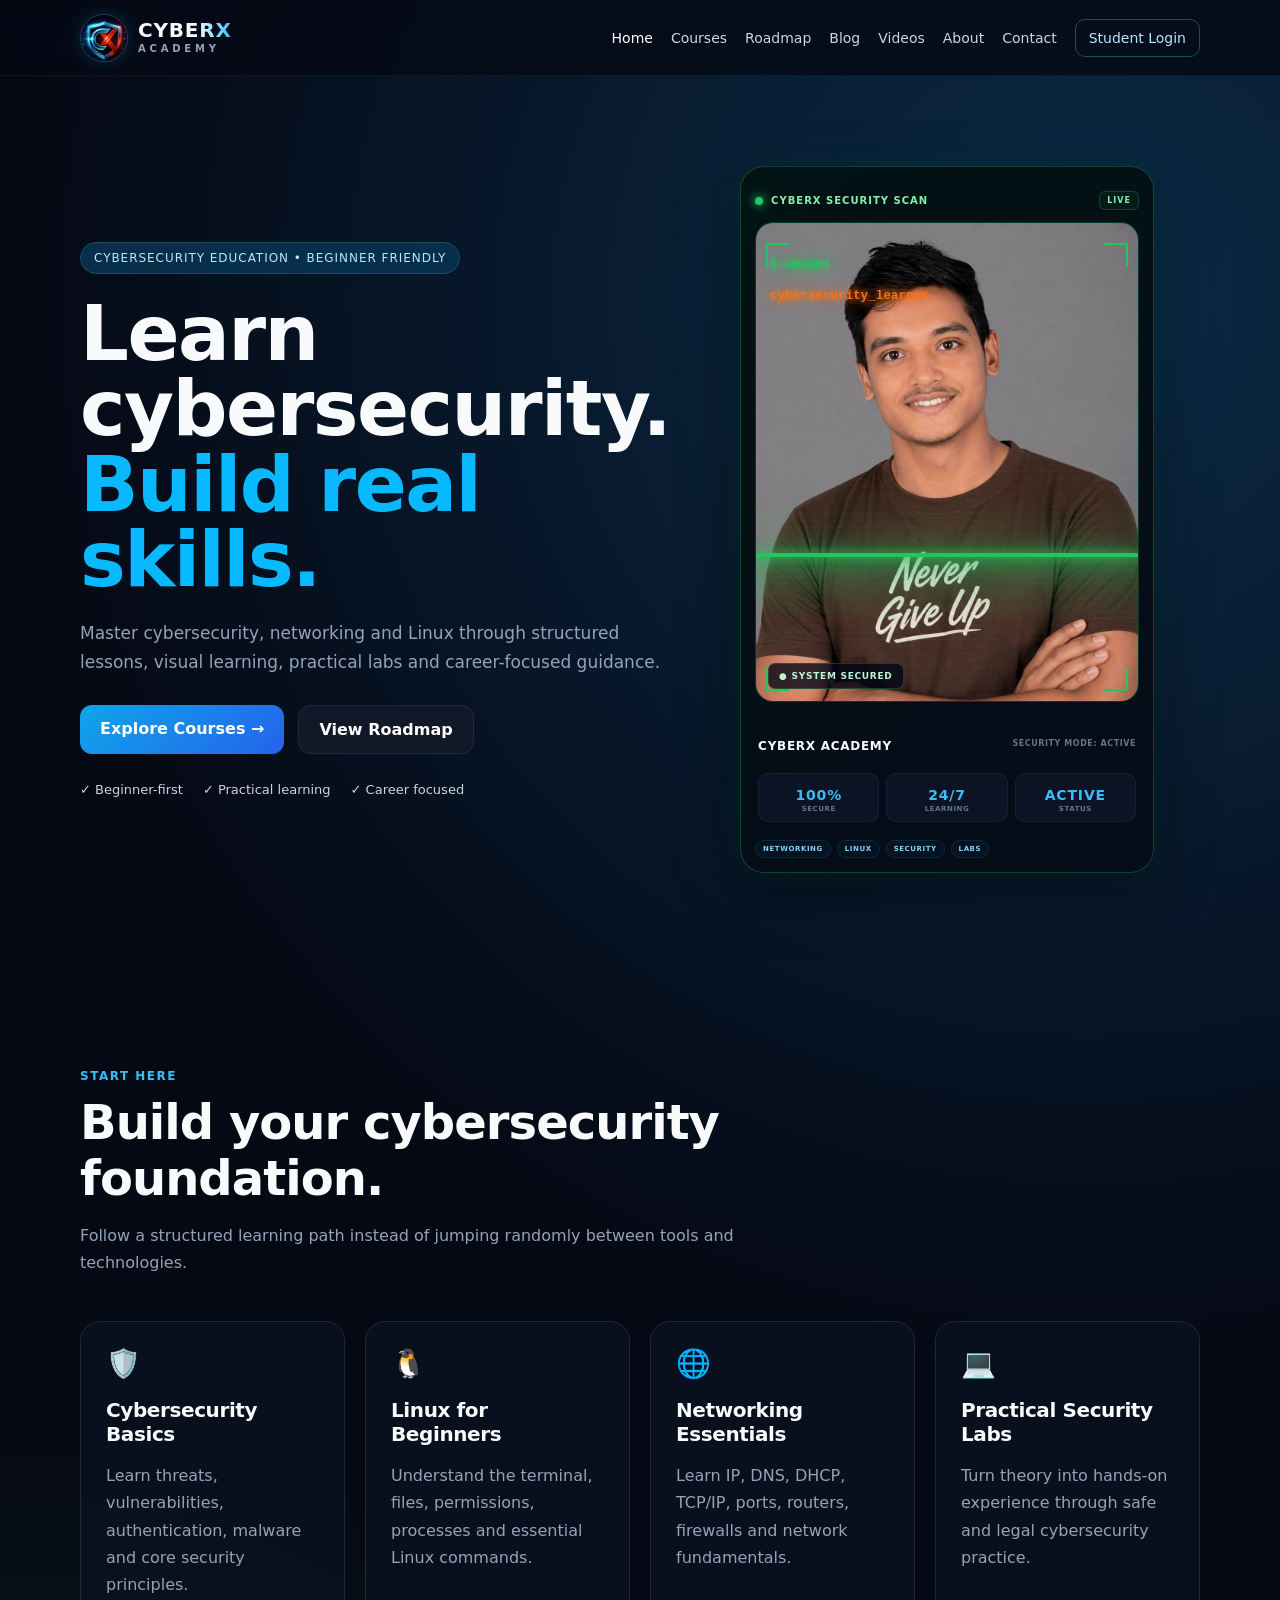
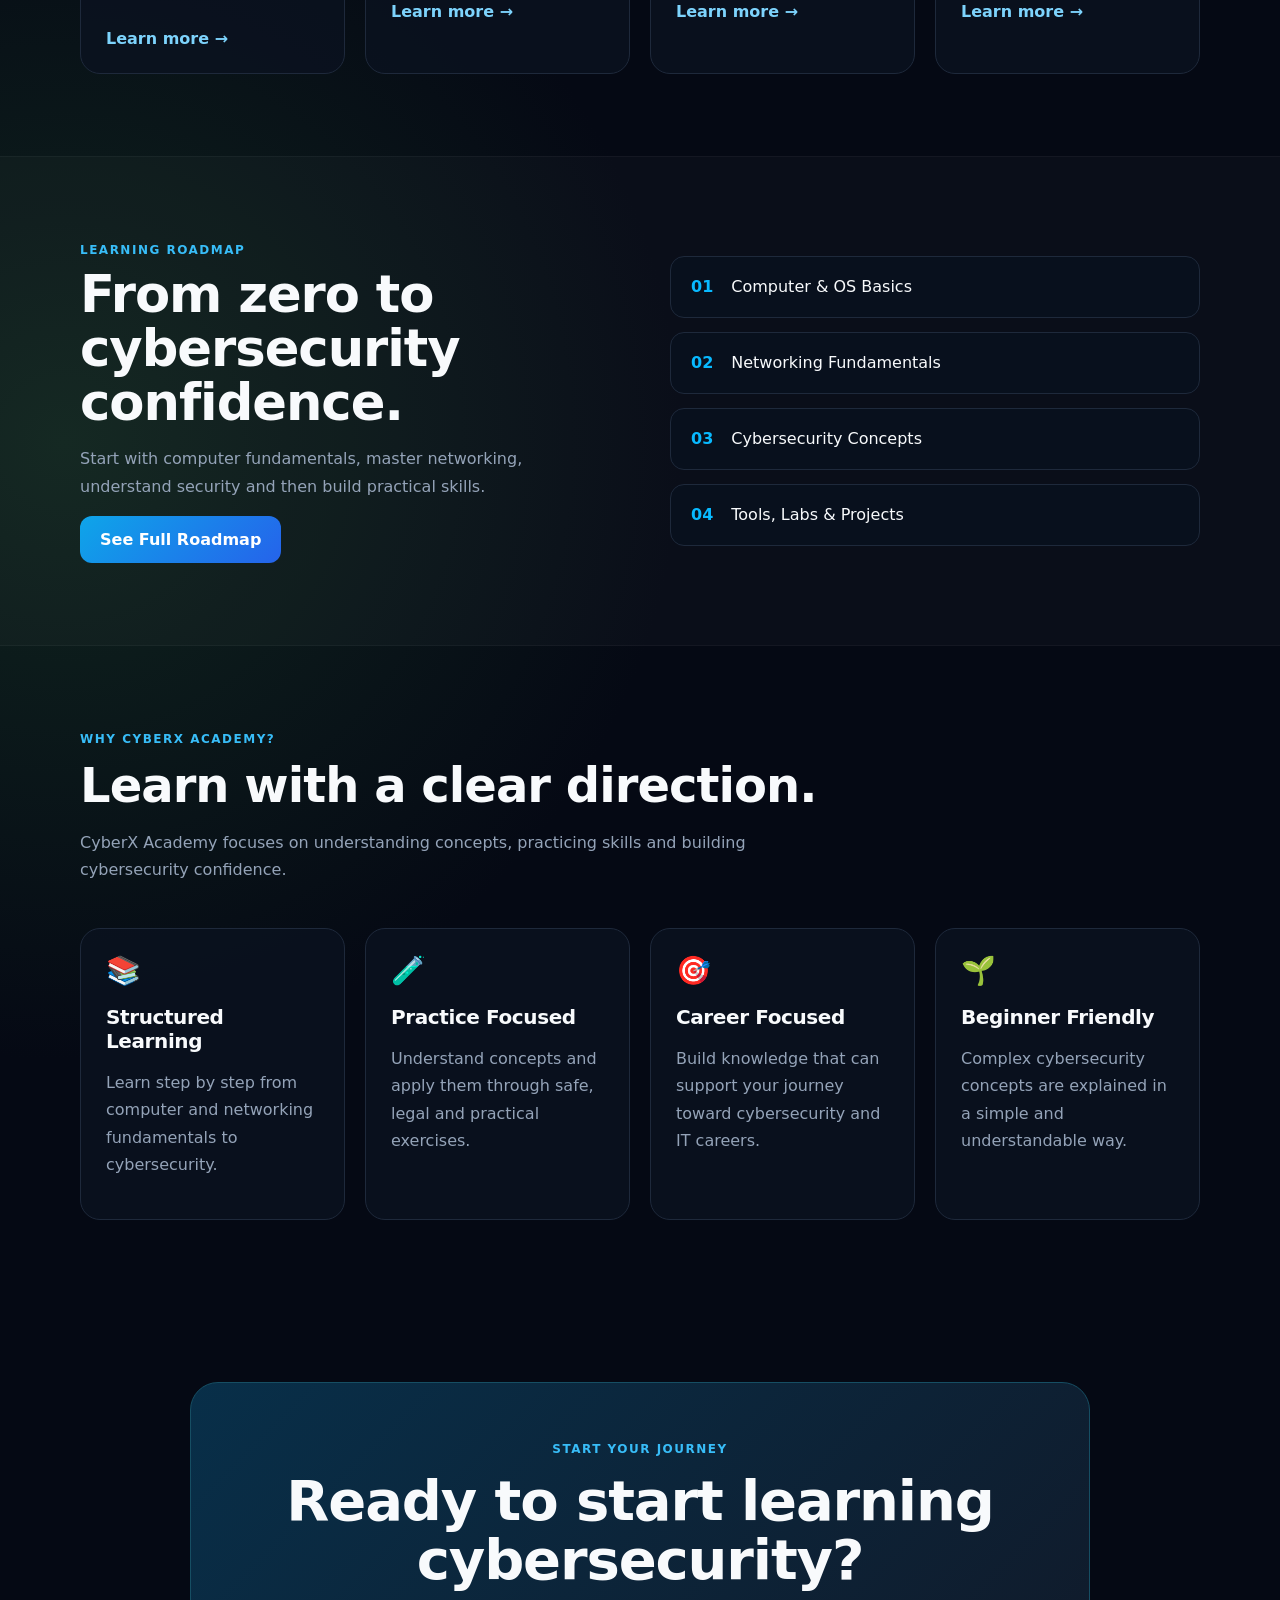
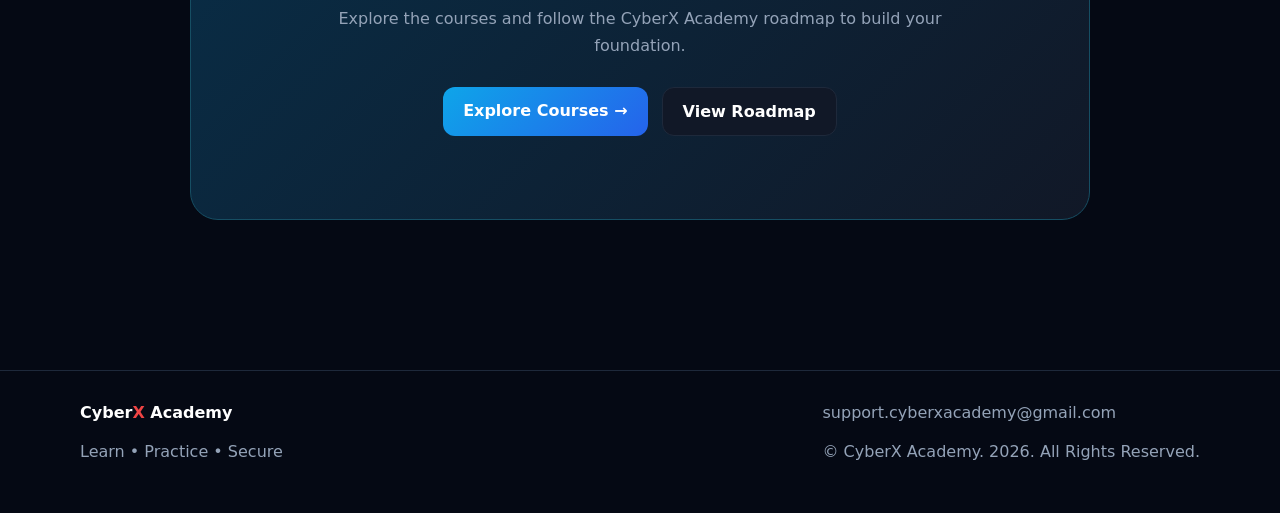
==== commit 0015ac0b: "Update index.html" ====
--- a/index.html
+++ b/index.html
@@ -1,1156 +1,304 @@
 <!doctype html>
 <html lang="en">
-
 <head>
-
-  <meta charset="utf-8">
-
-  <meta
-    name="viewport"
-    content="width=device-width, initial-scale=1"
-  >
-
-  <meta
-    name="description"
-    content="CyberX Academy — Learn cybersecurity, networking and Linux through beginner-friendly courses, practical labs, visual learning and career-focused guidance."
-  >
-
-  <meta
-    name="keywords"
-    content="CyberX Academy, cybersecurity, cybersecurity courses, ethical hacking, networking, Linux, cyber security training, cybersecurity roadmap"
-  >
-
-  <meta
-    name="author"
-    content="CyberX Academy"
-  >
-
-  <meta
-    name="robots"
-    content="index, follow"
-  >
-
-  <meta
-    name="theme-color"
-    content="#06111f"
-  >
-
-  <meta
-    property="og:title"
-    content="CyberX Academy — Learn • Practice • Secure"
-  >
-
-  <meta
-    property="og:description"
-    content="Learn cybersecurity, networking and Linux through structured lessons, practical labs and career-focused learning."
-  >
-
-  <meta
-    property="og:type"
-    content="website"
-  >
-
-  <title>
-    CyberX Academy | Cybersecurity Education & Practical Labs
-  </title>
-
-  <link
-    rel="stylesheet"
-    href="styles.css"
-  >
-
-  <style>
-
-    /* =========================================
-       CYBERX BRAND
-       ========================================= */
-
-    .brand-logo {
-      display: inline-flex;
-      align-items: center;
-      gap: 10px;
-      min-width: max-content;
+<meta charset="utf-8">
+<meta name="viewport" content="width=device-width, initial-scale=1">
+<meta name="description" content="CyberX Academy — Learn cybersecurity, networking and Linux through beginner-friendly courses, practical labs, visual learning and career-focused guidance.">
+<meta name="keywords" content="CyberX Academy, cybersecurity, cybersecurity courses, ethical hacking, networking, Linux, cyber security training, cybersecurity roadmap">
+<meta name="author" content="CyberX Academy">
+<meta name="robots" content="index, follow">
+<meta name="theme-color" content="#06111f">
+<meta property="og:title" content="CyberX Academy — Learn • Practice • Secure">
+<meta property="og:description" content="Learn cybersecurity, networking and Linux through structured lessons, practical labs and career-focused learning.">
+<meta property="og:type" content="website">
+<title>CyberX Academy | Cybersecurity Education & Practical Labs</title>
+<link rel="stylesheet" href="styles.css">
+
+<style>
+.brand-logo{display:inline-flex;align-items:center;gap:10px;min-width:max-content}
+.brand-logo img{width:48px;height:48px;object-fit:cover;border-radius:50%;border:1px solid rgba(56,189,248,.35);box-shadow:0 0 18px rgba(56,189,248,.18)}
+.brand-words{display:flex;flex-direction:column;line-height:.95;letter-spacing:.02em}
+.brand-words .cyberx{font-size:20px;font-weight:900;letter-spacing:.04em;background:linear-gradient(90deg,#f8fafc 0%,#f8fafc 62%,#38bdf8 100%);-webkit-background-clip:text;background-clip:text;color:transparent;text-transform:uppercase}
+.brand-words .academy{margin-top:4px;font-size:10px;font-weight:800;letter-spacing:.38em;color:#94a3b8;text-transform:uppercase}
+
+.terminal.cyber-profile{min-height:0!important;overflow:hidden!important}
+.cyber-profile-image{position:relative!important;overflow:hidden!important}
+.cyber-profile-image img{display:block!important;width:100%!important;height:100%!important;object-fit:cover!important}
+
+#scanLine.scan-line-moving{position:absolute!important;left:0!important;right:0!important;top:0!important;width:100%!important;height:4px!important;margin:0!important;padding:0!important;display:block!important;z-index:1000!important;background:#22c55e!important;box-shadow:0 0 8px #22c55e,0 0 20px #22c55e,0 0 40px #22c55e,0 0 70px rgba(34,197,94,.8)!important;animation:none!important;transform:translate3d(0,0,0);pointer-events:none!important}
+#scanLine.scan-line-moving::after{content:"";position:absolute;left:0;right:0;top:0;height:70px;background:linear-gradient(to bottom,rgba(34,197,94,.30),rgba(34,197,94,.10),transparent);pointer-events:none}
+
+.cyber-profile-image .image-terminal{position:absolute!important;top:14px!important;left:14px!important;width:auto!important;max-width:92%!important;margin:0!important;padding:0!important;z-index:950!important;background:transparent!important;border:none!important;box-shadow:none!important;backdrop-filter:none!important;pointer-events:none!important}
+.code-stream{display:flex;flex-direction:column;align-items:flex-start;gap:4px;font-family:"Courier New",Consolas,Monaco,monospace;font-size:12px;font-weight:800;line-height:1.45;letter-spacing:.03em;text-shadow:0 0 6px currentColor,0 0 14px currentColor}
+.code-line{white-space:nowrap;min-height:16px;animation:cyberCodeAppear .15s ease-out}
+@keyframes cyberCodeAppear{from{opacity:0;transform:translateY(-2px)}to{opacity:1;transform:translateY(0)}}
+
+@media(max-width:600px){
+.brand-logo img{width:42px;height:42px}
+.brand-words .cyberx{font-size:17px}
+.brand-words .academy{font-size:8px;letter-spacing:.28em}
+.cyber-profile-image .image-terminal{top:10px!important;left:10px!important;max-width:92%!important}
+.code-stream{font-size:9px;gap:2px}
+}
+</style>
+</head>
+
+<body>
+<header class="nav">
+<div class="wrap navin">
+<a class="brand-logo" href="index.html" aria-label="CyberX Academy Home">
+<img src="cyberx-logo-mark.png" alt="CyberX Academy shield logo">
+<span class="brand-words"><span class="cyberx">CyberX</span><span class="academy">Academy</span></span>
+</a>
+<nav>
+<a class="active" href="index.html">Home</a>
+<a href="courses.html">Courses</a>
+<a href="roadmap.html">Roadmap</a>
+<a href="blog.html">Blog</a>
+<a href="videos.html">Videos</a>
+<a href="about.html">About</a>
+<a href="contact.html">Contact</a>
+<a class="login" href="login.html">Student Login</a>
+</nav>
+<button class="menu" onclick="toggleNav()" aria-label="Open menu">☰</button>
+</div>
+</header>
+
+<main>
+<section class="hero">
+<div class="wrap hero-grid">
+
+<div>
+<span class="badge">CYBERSECURITY EDUCATION • BEGINNER FRIENDLY</span>
+<h1>Learn cybersecurity.<br><span>Build real skills.</span></h1>
+<p>Master cybersecurity, networking and Linux through structured lessons, visual learning, practical labs and career-focused guidance.</p>
+<div class="actions">
+<a class="btn" href="courses.html">Explore Courses →</a>
+<a class="btn ghost" href="roadmap.html">View Roadmap</a>
+</div>
+<div class="trust">
+<span>✓ Beginner-first</span>
+<span>✓ Practical learning</span>
+<span>✓ Career focused</span>
+</div>
+</div>
+
+<div class="terminal cyber-profile">
+<div class="cyber-profile-header">
+<span class="scanner-dot"></span>
+<span>CYBERX SECURITY SCAN</span>
+<span class="live-tag">LIVE</span>
+</div>
+
+<div class="cyber-profile-image">
+<img src="profile.jpg" alt="CyberX Academy Profile">
+<div class="cyber-grid"></div>
+
+<div id="scanLine" class="scan-line-moving" aria-hidden="true"></div>
+
+<div class="image-terminal" aria-hidden="true">
+<div id="codeStream" class="code-stream"></div>
+</div>
+
+<div class="scan-label">● SYSTEM SECURED</div>
+<div class="corner top-left"></div>
+<div class="corner top-right"></div>
+<div class="corner bottom-left"></div>
+<div class="corner bottom-right"></div>
+</div>
+
+<div class="cyber-profile-info">
+<div>
+<strong>CYBERX ACADEMY</strong>
+<span>SECURITY MODE: ACTIVE</span>
+</div>
+<div class="cyber-stats">
+<div><strong>100%</strong><small>SECURE</small></div>
+<div><strong>24/7</strong><small>LEARNING</small></div>
+<div><strong>ACTIVE</strong><small>STATUS</small></div>
+</div>
+</div>
+
+<div class="cyber-tags">
+<span>NETWORKING</span>
+<span>LINUX</span>
+<span>SECURITY</span>
+<span>LABS</span>
+</div>
+</div>
+
+</div>
+</section>
+
+<section>
+<div class="wrap">
+<div class="head">
+<span class="eyebrow">START HERE</span>
+<h2>Build your cybersecurity foundation.</h2>
+<p>Follow a structured learning path instead of jumping randomly between tools and technologies.</p>
+</div>
+<div class="cards">
+<article><div class="icon">🛡️</div><h3>Cybersecurity Basics</h3><p>Learn threats, vulnerabilities, authentication, malware and core security principles.</p><a href="courses.html">Learn more →</a></article>
+<article><div class="icon">🐧</div><h3>Linux for Beginners</h3><p>Understand the terminal, files, permissions, processes and essential Linux commands.</p><a href="courses.html">Learn more →</a></article>
+<article><div class="icon">🌐</div><h3>Networking Essentials</h3><p>Learn IP, DNS, DHCP, TCP/IP, ports, routers, firewalls and network fundamentals.</p><a href="courses.html">Learn more →</a></article>
+<article><div class="icon">💻</div><h3>Practical Security Labs</h3><p>Turn theory into hands-on experience through safe and legal cybersecurity practice.</p><a href="courses.html">Learn more →</a></article>
+</div>
+</div>
+</section>
+
+<section class="band">
+<div class="wrap split">
+<div>
+<span class="eyebrow">LEARNING ROADMAP</span>
+<h2>From zero to cybersecurity confidence.</h2>
+<p>Start with computer fundamentals, master networking, understand security and then build practical skills.</p>
+<a class="btn" href="roadmap.html">See Full Roadmap</a>
+</div>
+<div class="timeline">
+<div><span>01</span> Computer &amp; OS Basics</div>
+<div><span>02</span> Networking Fundamentals</div>
+<div><span>03</span> Cybersecurity Concepts</div>
+<div><span>04</span> Tools, Labs &amp; Projects</div>
+</div>
+</div>
+</section>
+
+<section>
+<div class="wrap">
+<div class="head">
+<span class="eyebrow">WHY CYBERX ACADEMY?</span>
+<h2>Learn with a clear direction.</h2>
+<p>CyberX Academy focuses on understanding concepts, practicing skills and building cybersecurity confidence.</p>
+</div>
+<div class="cards">
+<article><div class="icon">📚</div><h3>Structured Learning</h3><p>Learn step by step from computer and networking fundamentals to cybersecurity.</p></article>
+<article><div class="icon">🧪</div><h3>Practice Focused</h3><p>Understand concepts and apply them through safe, legal and practical exercises.</p></article>
+<article><div class="icon">🎯</div><h3>Career Focused</h3><p>Build knowledge that can support your journey toward cybersecurity and IT careers.</p></article>
+<article><div class="icon">🌱</div><h3>Beginner Friendly</h3><p>Complex cybersecurity concepts are explained in a simple and understandable way.</p></article>
+</div>
+</div>
+</section>
+
+<section class="cta-wrap">
+<div class="wrap cta">
+<span class="eyebrow">START YOUR JOURNEY</span>
+<h2>Ready to start learning cybersecurity?</h2>
+<p>Explore the courses and follow the CyberX Academy roadmap to build your foundation.</p>
+<div class="actions">
+<a class="btn" href="courses.html">Explore Courses →</a>
+<a class="btn ghost" href="roadmap.html">View Roadmap</a>
+</div>
+</div>
+</section>
+</main>
+
+<footer>
+<div class="wrap foot">
+<div>
+<strong>Cyber<span>X</span> Academy</strong>
+<p>Learn • Practice • Secure</p>
+</div>
+<div>
+<a href="mailto:support.cyberxacademy@gmail.com">support.cyberxacademy@gmail.com</a>
+<p>© CyberX Academy. 2026. All Rights Reserved.</p>
+</div>
+</div>
+</footer>
+
+<script src="script.js"></script>
+<script src="footer.js"></script>
+
+<script>
+(function(){
+  const stream=document.getElementById("codeStream");
+  if(!stream)return;
+
+  const lines=[
+    {text:"$ whoami",color:"#22c55e"},
+    {text:"cybersecurity_learner",color:"#f97316"},
+    {text:"$ skills --learn",color:"#ef4444"},
+    {text:"Networking ✓",color:"#22c55e"},
+    {text:"Linux ✓",color:"#f97316"},
+    {text:"Security ✓",color:"#ef4444"},
+    {text:"Practical Labs ✓",color:"#22c55e"},
+    {text:"$ status",color:"#f97316"},
+    {text:"Ready to learn_",color:"#22c55e"}
+  ];
+
+  let index=0;
+
+  function typeLine(){
+    if(index>=lines.length){
+      setTimeout(function(){
+        stream.innerHTML="";
+        index=0;
+        typeLine();
+      },2500);
+      return;
     }
 
-    .brand-logo img {
-      width: 48px;
-      height: 48px;
-      object-fit: cover;
-      border-radius: 50%;
-      border: 1px solid rgba(56,189,248,.35);
-
-      box-shadow:
-        0 0 18px rgba(56,189,248,.18);
+    const item=lines[index];
+    const line=document.createElement("div");
+    line.className="code-line";
+    line.style.color=item.color;
+    stream.appendChild(line);
+
+    let charIndex=0;
+
+    function typeCharacter(){
+      line.textContent=item.text.slice(0,charIndex+1);
+      charIndex++;
+
+      if(charIndex<item.text.length){
+        window.setTimeout(typeCharacter,55);
+      }else{
+        index++;
+        window.setTimeout(typeLine,450);
+      }
     }
 
-    .brand-words {
-      display: flex;
-      flex-direction: column;
-      line-height: .95;
-      letter-spacing: .02em;
-    }
-
-    .brand-words .cyberx {
-      font-size: 20px;
-      font-weight: 900;
-      letter-spacing: .04em;
-
-      background:
-        linear-gradient(
-          90deg,
-          #f8fafc 0%,
-          #f8fafc 62%,
-          #38bdf8 100%
-        );
-
-      -webkit-background-clip: text;
-      background-clip: text;
-      color: transparent;
-
-      text-transform: uppercase;
-    }
-
-    .brand-words .academy {
-      margin-top: 4px;
-      font-size: 10px;
-      font-weight: 800;
-      letter-spacing: .38em;
-      color: #94a3b8;
-      text-transform: uppercase;
-    }
-
-    @media (max-width: 600px) {
-
-      .brand-logo img {
-        width: 42px;
-        height: 42px;
-      }
-
-      .brand-words .cyberx {
-        font-size: 17px;
-      }
-
-      .brand-words .academy {
-        font-size: 8px;
-        letter-spacing: .28em;
-      }
-
-    }
-
-  </style>
-
-</head>
-
-
-<body>
-
-
-  <!-- =========================================
-       HEADER
-       ========================================= -->
-
-  <header class="nav">
-
-    <div class="wrap navin">
-
-      <a
-        class="brand-logo"
-        href="index.html"
-        aria-label="CyberX Academy Home"
-      >
-
-        <img
-          src="cyberx-logo-mark.png"
-          alt="CyberX Academy shield logo"
-        >
-
-        <span class="brand-words">
-
-          <span class="cyberx">
-            CyberX
-          </span>
-
-          <span class="academy">
-            Academy
-          </span>
-
-        </span>
-
-      </a>
-
-
-      <nav>
-
-        <a
-          class="active"
-          href="index.html"
-        >
-          Home
-        </a>
-
-        <a href="courses.html">
-          Courses
-        </a>
-
-        <a href="roadmap.html">
-          Roadmap
-        </a>
-
-        <a href="blog.html">
-          Blog
-        </a>
-
-        <a href="videos.html">
-          Videos
-        </a>
-
-        <a href="about.html">
-          About
-        </a>
-
-        <a href="contact.html">
-          Contact
-        </a>
-
-        <a
-          class="login"
-          href="login.html"
-        >
-          Student Login
-        </a>
-
-      </nav>
-
-
-      <button
-        class="menu"
-        onclick="toggleNav()"
-        aria-label="Open menu"
-      >
-        ☰
-      </button>
-
-    </div>
-
-  </header>
-
-
-
-  <!-- =========================================
-       MAIN
-       ========================================= -->
-
-  <main>
-
-
-    <!-- =========================================
-         HERO
-         ========================================= -->
-
-    <section class="hero">
-
-      <div class="wrap hero-grid">
-
-
-        <!-- LEFT -->
-
-        <div>
-
-          <span class="badge">
-            CYBERSECURITY EDUCATION • BEGINNER FRIENDLY
-          </span>
-
-
-          <h1>
-
-            Learn cybersecurity.
-
-            <br>
-
-            <span>
-              Build real skills.
-            </span>
-
-          </h1>
-
-
-          <p>
-            Master cybersecurity, networking and Linux through
-            structured lessons, visual learning, practical labs
-            and career-focused guidance.
-          </p>
-
-
-          <div class="actions">
-
-            <a
-              class="btn"
-              href="courses.html"
-            >
-              Explore Courses →
-            </a>
-
-            <a
-              class="btn ghost"
-              href="roadmap.html"
-            >
-              View Roadmap
-            </a>
-
-          </div>
-
-
-          <div class="trust">
-
-            <span>
-              ✓ Beginner-first
-            </span>
-
-            <span>
-              ✓ Practical learning
-            </span>
-
-            <span>
-              ✓ Career focused
-            </span>
-
-          </div>
-
-        </div>
-
-
-
-        <!-- RIGHT / CYBER PROFILE -->
-
-        <div class="terminal cyber-profile">
-
-
-          <!-- SCANNER HEADER -->
-
-          <div class="cyber-profile-header">
-
-            <span class="scanner-dot"></span>
-
-            <span>
-              CYBERX SECURITY SCAN
-            </span>
-
-            <span class="live-tag">
-              LIVE
-            </span>
-
-          </div>
-
-
-          <!-- PHOTO AREA -->
-
-          <div class="cyber-profile-image">
-
-
-            <img
-              src="profile.jpg"
-              alt="CyberX Academy Profile"
-            >
-
-
-            <div class="cyber-grid"></div>
-
-
-            <!-- REAL-TIME JAVASCRIPT SCANNER -->
-
-            <div
-              id="scanLine"
-              class="scan-line-moving"
-            ></div>
-
-
-            <!-- TRANSPARENT CODE STREAM -->
-
-            <div class="image-terminal">
-
-              <div
-                id="codeStream"
-                class="code-stream"
-              ></div>
-
-            </div>
-
-
-            <!-- SYSTEM STATUS -->
-
-            <div class="scan-label">
-              ● SYSTEM SECURED
-            </div>
-
-
-            <!-- HUD CORNERS -->
-
-            <div class="corner top-left"></div>
-
-            <div class="corner top-right"></div>
-
-            <div class="corner bottom-left"></div>
-
-            <div class="corner bottom-right"></div>
-
-
-          </div>
-
-
-          <!-- PROFILE INFO -->
-
-          <div class="cyber-profile-info">
-
-
-            <div>
-
-              <strong>
-                CYBERX ACADEMY
-              </strong>
-
-              <span>
-                SECURITY MODE: ACTIVE
-              </span>
-
-            </div>
-
-
-            <div class="cyber-stats">
-
-
-              <div>
-
-                <strong>
-                  100%
-                </strong>
-
-                <small>
-                  SECURE
-                </small>
-
-              </div>
-
-
-              <div>
-
-                <strong>
-                  24/7
-                </strong>
-
-                <small>
-                  LEARNING
-                </small>
-
-              </div>
-
-
-              <div>
-
-                <strong>
-                  ACTIVE
-                </strong>
-
-                <small>
-                  STATUS
-                </small>
-
-              </div>
-
-
-            </div>
-
-          </div>
-
-
-          <!-- TAGS -->
-
-          <div class="cyber-tags">
-
-            <span>
-              NETWORKING
-            </span>
-
-            <span>
-              LINUX
-            </span>
-
-            <span>
-              SECURITY
-            </span>
-
-            <span>
-              LABS
-            </span>
-
-          </div>
-
-
-        </div>
-
-      </div>
-
-    </section>
-
-
-
-    <!-- =========================================
-         FOUNDATION
-         ========================================= -->
-
-    <section>
-
-      <div class="wrap">
-
-
-        <div class="head">
-
-          <span class="eyebrow">
-            START HERE
-          </span>
-
-          <h2>
-            Build your cybersecurity foundation.
-          </h2>
-
-          <p>
-            Follow a structured learning path instead of
-            jumping randomly between tools and technologies.
-          </p>
-
-        </div>
-
-
-        <div class="cards">
-
-
-          <article>
-
-            <div class="icon">
-              🛡️
-            </div>
-
-            <h3>
-              Cybersecurity Basics
-            </h3>
-
-            <p>
-              Learn threats, vulnerabilities, authentication,
-              malware and core security principles.
-            </p>
-
-            <a href="courses.html">
-              Learn more →
-            </a>
-
-          </article>
-
-
-          <article>
-
-            <div class="icon">
-              🐧
-            </div>
-
-            <h3>
-              Linux for Beginners
-            </h3>
-
-            <p>
-              Understand the terminal, files, permissions,
-              processes and essential Linux commands.
-            </p>
-
-            <a href="courses.html">
-              Learn more →
-            </a>
-
-          </article>
-
-
-          <article>
-
-            <div class="icon">
-              🌐
-            </div>
-
-            <h3>
-              Networking Essentials
-            </h3>
-
-            <p>
-              Learn IP, DNS, DHCP, TCP/IP, ports, routers,
-              firewalls and network fundamentals.
-            </p>
-
-            <a href="courses.html">
-              Learn more →
-            </a>
-
-          </article>
-
-
-          <article>
-
-            <div class="icon">
-              💻
-            </div>
-
-            <h3>
-              Practical Security Labs
-            </h3>
-
-            <p>
-              Turn theory into hands-on experience through
-              safe and legal cybersecurity practice.
-            </p>
-
-            <a href="courses.html">
-              Learn more →
-            </a>
-
-          </article>
-
-
-        </div>
-
-      </div>
-
-    </section>
-
-
-
-    <!-- =========================================
-         ROADMAP
-         ========================================= -->
-
-    <section class="band">
-
-      <div class="wrap split">
-
-
-        <div>
-
-          <span class="eyebrow">
-            LEARNING ROADMAP
-          </span>
-
-          <h2>
-            From zero to cybersecurity confidence.
-          </h2>
-
-          <p>
-            Start with computer fundamentals, master networking,
-            understand security and then build practical skills.
-          </p>
-
-          <a
-            class="btn"
-            href="roadmap.html"
-          >
-            See Full Roadmap
-          </a>
-
-        </div>
-
-
-        <div class="timeline">
-
-
-          <div>
-            <span>01</span>
-            Computer &amp; OS Basics
-          </div>
-
-
-          <div>
-            <span>02</span>
-            Networking Fundamentals
-          </div>
-
-
-          <div>
-            <span>03</span>
-            Cybersecurity Concepts
-          </div>
-
-
-          <div>
-            <span>04</span>
-            Tools, Labs &amp; Projects
-          </div>
-
-
-        </div>
-
-      </div>
-
-    </section>
-
-
-
-    <!-- =========================================
-         WHY CYBERX
-         ========================================= -->
-
-    <section>
-
-      <div class="wrap">
-
-
-        <div class="head">
-
-          <span class="eyebrow">
-            WHY CYBERX ACADEMY?
-          </span>
-
-          <h2>
-            Learn with a clear direction.
-          </h2>
-
-          <p>
-            CyberX Academy focuses on understanding concepts,
-            practicing skills and building cybersecurity confidence.
-          </p>
-
-        </div>
-
-
-        <div class="cards">
-
-
-          <article>
-
-            <div class="icon">
-              📚
-            </div>
-
-            <h3>
-              Structured Learning
-            </h3>
-
-            <p>
-              Learn step by step from computer and networking
-              fundamentals to cybersecurity.
-            </p>
-
-          </article>
-
-
-          <article>
-
-            <div class="icon">
-              🧪
-            </div>
-
-            <h3>
-              Practice Focused
-            </h3>
-
-            <p>
-              Understand concepts and apply them through safe,
-              legal and practical exercises.
-            </p>
-
-          </article>
-
-
-          <article>
-
-            <div class="icon">
-              🎯
-            </div>
-
-            <h3>
-              Career Focused
-            </h3>
-
-            <p>
-              Build knowledge that can support your journey
-              toward cybersecurity and IT careers.
-            </p>
-
-          </article>
-
-
-          <article>
-
-            <div class="icon">
-              🌱
-            </div>
-
-            <h3>
-              Beginner Friendly
-            </h3>
-
-            <p>
-              Complex cybersecurity concepts are explained
-              in a simple and understandable way.
-            </p>
-
-          </article>
-
-
-        </div>
-
-      </div>
-
-    </section>
-
-
-
-    <!-- =========================================
-         CTA
-         ========================================= -->
-
-    <section class="cta-wrap">
-
-      <div class="wrap cta">
-
-
-        <span class="eyebrow">
-          START YOUR JOURNEY
-        </span>
-
-
-        <h2>
-          Ready to start learning cybersecurity?
-        </h2>
-
-
-        <p>
-          Explore the courses and follow the CyberX Academy
-          roadmap to build your foundation.
-        </p>
-
-
-        <div class="actions">
-
-          <a
-            class="btn"
-            href="courses.html"
-          >
-            Explore Courses →
-          </a>
-
-          <a
-            class="btn ghost"
-            href="roadmap.html"
-          >
-            View Roadmap
-          </a>
-
-        </div>
-
-
-      </div>
-
-    </section>
-
-
-  </main>
-
-
-
-  <!-- =========================================
-       FOOTER
-       ========================================= -->
-
-  <footer>
-
-    <div class="wrap foot">
-
-      <div>
-
-        <strong>
-          Cyber<span>X</span> Academy
-        </strong>
-
-        <p>
-          Learn • Practice • Secure
-        </p>
-
-      </div>
-
-
-      <div>
-
-        <a
-          href="mailto:support.cyberxacademy@gmail.com"
-        >
-          support.cyberxacademy@gmail.com
-        </a>
-
-        <p>
-          © CyberX Academy. 2026. All Rights Reserved.
-        </p>
-
-      </div>
-
-    </div>
-
-  </footer>
-
-
-
-  <!-- =========================================
-       EXISTING JS
-       ========================================= -->
-
-  <script src="script.js"></script>
-
-  <script src="footer.js"></script>
-
-
-
-  <!-- =========================================
-       SEQUENTIAL TYPEWRITER CODE
-       ========================================= -->
-
-  <script>
-
-    (function () {
-
-      const stream =
-        document.getElementById("codeStream");
-
-      if (!stream) {
-        return;
-      }
-
-
-      const lines = [
-
-        {
-          text: "$ whoami",
-          color: "#22c55e"
-        },
-
-        {
-          text: "cybersecurity_learner",
-          color: "#f97316"
-        },
-
-        {
-          text: "$ skills --learn",
-          color: "#ef4444"
-        },
-
-        {
-          text: "Networking ✓",
-          color: "#22c55e"
-        },
-
-        {
-          text: "Linux ✓",
-          color: "#f97316"
-        },
-
-        {
-          text: "Security ✓",
-          color: "#ef4444"
-        },
-
-        {
-          text: "Practical Labs ✓",
-          color: "#22c55e"
-        },
-
-        {
-          text: "$ status",
-          color: "#f97316"
-        },
-
-        {
-          text: "Ready to learn_",
-          color: "#22c55e"
-        }
-
-      ];
-
-
-      let lineIndex = 0;
-
-
-      function typeLine() {
-
-        if (
-          lineIndex >=
-          lines.length
-        ) {
-
-          setTimeout(
-            function () {
-
-              stream.innerHTML = "";
-
-              lineIndex = 0;
-
-              typeLine();
-
-            },
-            2500
-          );
-
-          return;
-        }
-
-
-        const item =
-          lines[lineIndex];
-
-
-        const line =
-          document.createElement("div");
-
-
-        line.className =
-          "code-line";
-
-
-        line.style.color =
-          item.color;
-
-
-        stream.appendChild(line);
-
-
-        let charIndex = 0;
-
-
-        function typeCharacter() {
-
-          line.textContent =
-            item.text.substring(
-              0,
-              charIndex + 1
-            );
-
-
-          charIndex++;
-
-
-          if (
-            charIndex <
-            item.text.length
-          ) {
-
-            setTimeout(
-              typeCharacter,
-              55
-            );
-
-          }
-
-          else {
-
-            lineIndex++;
-
-            setTimeout(
-              typeLine,
-              450
-            );
-
-          }
-
-        }
-
-
-        typeCharacter();
-
-      }
-
-
-      typeLine();
-
-    })();
-
-  </script>
-
-
-
-  <!-- =========================================
-       REAL-TIME TOP → BOTTOM SCANNER
-       ========================================= -->
-
-  <script>
-
-    (function () {
-
-      const scanner =
-        document.getElementById("scanLine");
-
-      const photo =
-        document.querySelector(
-          ".cyber-profile-image"
-        );
-
-
-      if (
-        !scanner ||
-        !photo
-      ) {
-        return;
-      }
-
-
-      let startTime =
-        null;
-
-
-      const duration =
-        2800;
-
-
-      function animateScan(timestamp) {
-
-        if (!startTime) {
-
-          startTime =
-            timestamp;
-
-        }
-
-
-        const elapsed =
-          (timestamp - startTime)
-          % duration;
-
-
-        const progress =
-          elapsed / duration;
-
-
-        const maxMove =
-          photo.clientHeight -
-          scanner.offsetHeight;
-
-
-        const y =
-          progress * maxMove;
-
-
-        scanner.style.transform =
-          "translateY("
-          + y
-          + "px)";
-
-
-        requestAnimationFrame(
-          animateScan
-        );
-
-      }
-
-
-      requestAnimationFrame(
-        animateScan
-      );
-
-    })();
-
-  </script>
-
+    typeCharacter();
+  }
+
+  typeLine();
+})();
+</script>
+
+<script>
+(function(){
+  const scanner=document.getElementById("scanLine");
+  const photo=document.querySelector(".cyber-profile-image");
+
+  if(!scanner || !photo)return;
+
+  const duration=2800;
+  let startTime=null;
+
+  function animate(timestamp){
+    if(startTime===null)startTime=timestamp;
+
+    const elapsed=(timestamp-startTime)%duration;
+    const progress=elapsed/duration;
+
+    const maxMove=Math.max(
+      0,
+      photo.clientHeight-scanner.offsetHeight
+    );
+
+    const y=progress*maxMove;
+
+    scanner.style.transform=`translate3d(0,${y}px,0)`;
+
+    requestAnimationFrame(animate);
+  }
+
+  requestAnimationFrame(animate);
+
+  window.addEventListener("resize",function(){
+    scanner.style.transform="translate3d(0,0,0)";
+  });
+})();
+</script>
 
 </body>
-
 </html>
--- a/styles.css
+++ b/styles.css
@@ -1575,3 +1575,60 @@
     transparent
   );
 }
+/* FINAL SCANNER OVERRIDE */
+
+.cyber-profile-image {
+  position: relative !important;
+  overflow: hidden !important;
+}
+
+#scanLine.scan-line-moving {
+  position: absolute !important;
+  display: block !important;
+
+  left: 0 !important;
+  right: 0 !important;
+  top: 0 !important;
+
+  width: 100% !important;
+  height: 4px !important;
+
+  z-index: 9999 !important;
+
+  margin: 0 !important;
+  padding: 0 !important;
+
+  transform: translate3d(0, 0, 0);
+
+  background: #22c55e !important;
+
+  box-shadow:
+    0 0 8px #22c55e,
+    0 0 20px #22c55e,
+    0 0 40px #22c55e !important;
+
+  animation: none !important;
+
+  pointer-events: none !important;
+}
+
+#scanLine.scan-line-moving::after {
+  content: "";
+
+  position: absolute;
+
+  left: 0;
+  right: 0;
+  top: 0;
+
+  height: 70px;
+
+  background: linear-gradient(
+    to bottom,
+    rgba(34,197,94,.28),
+    rgba(34,197,94,.10),
+    transparent
+  );
+
+  pointer-events: none;
+}
